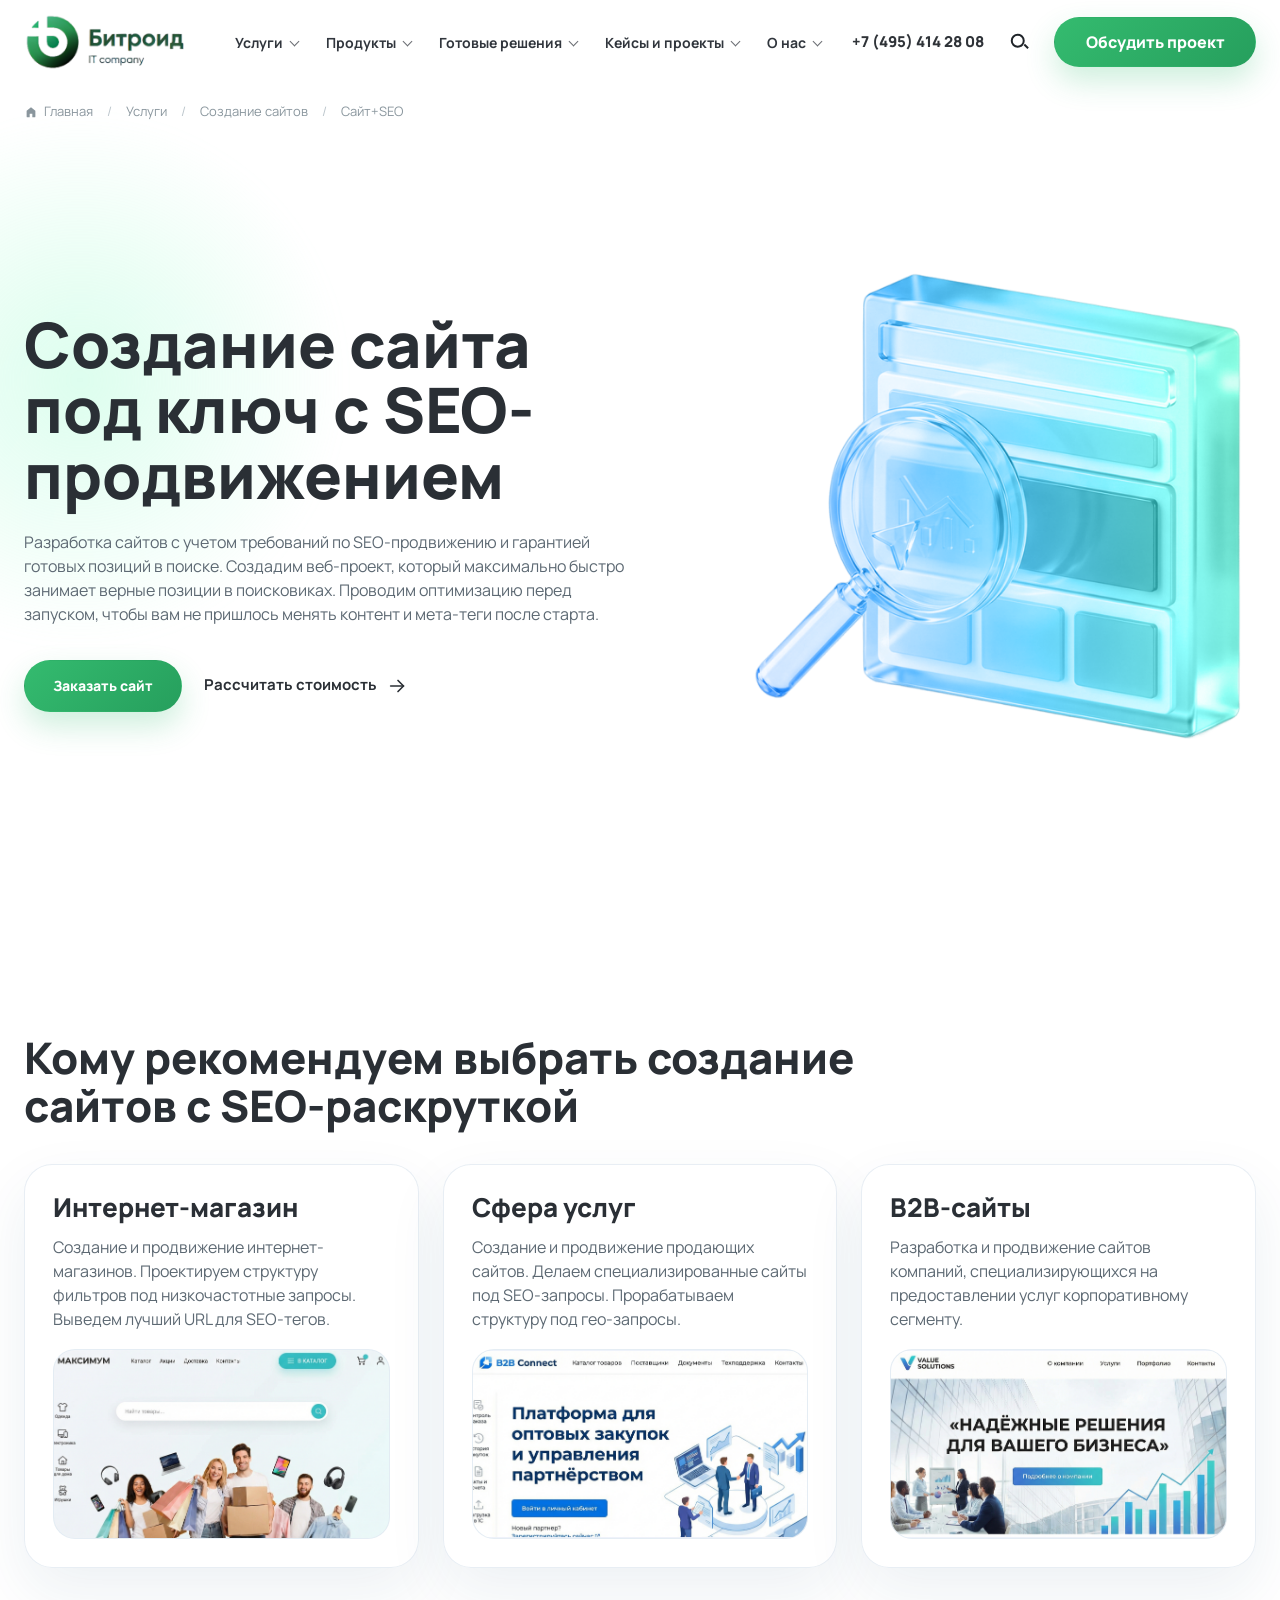
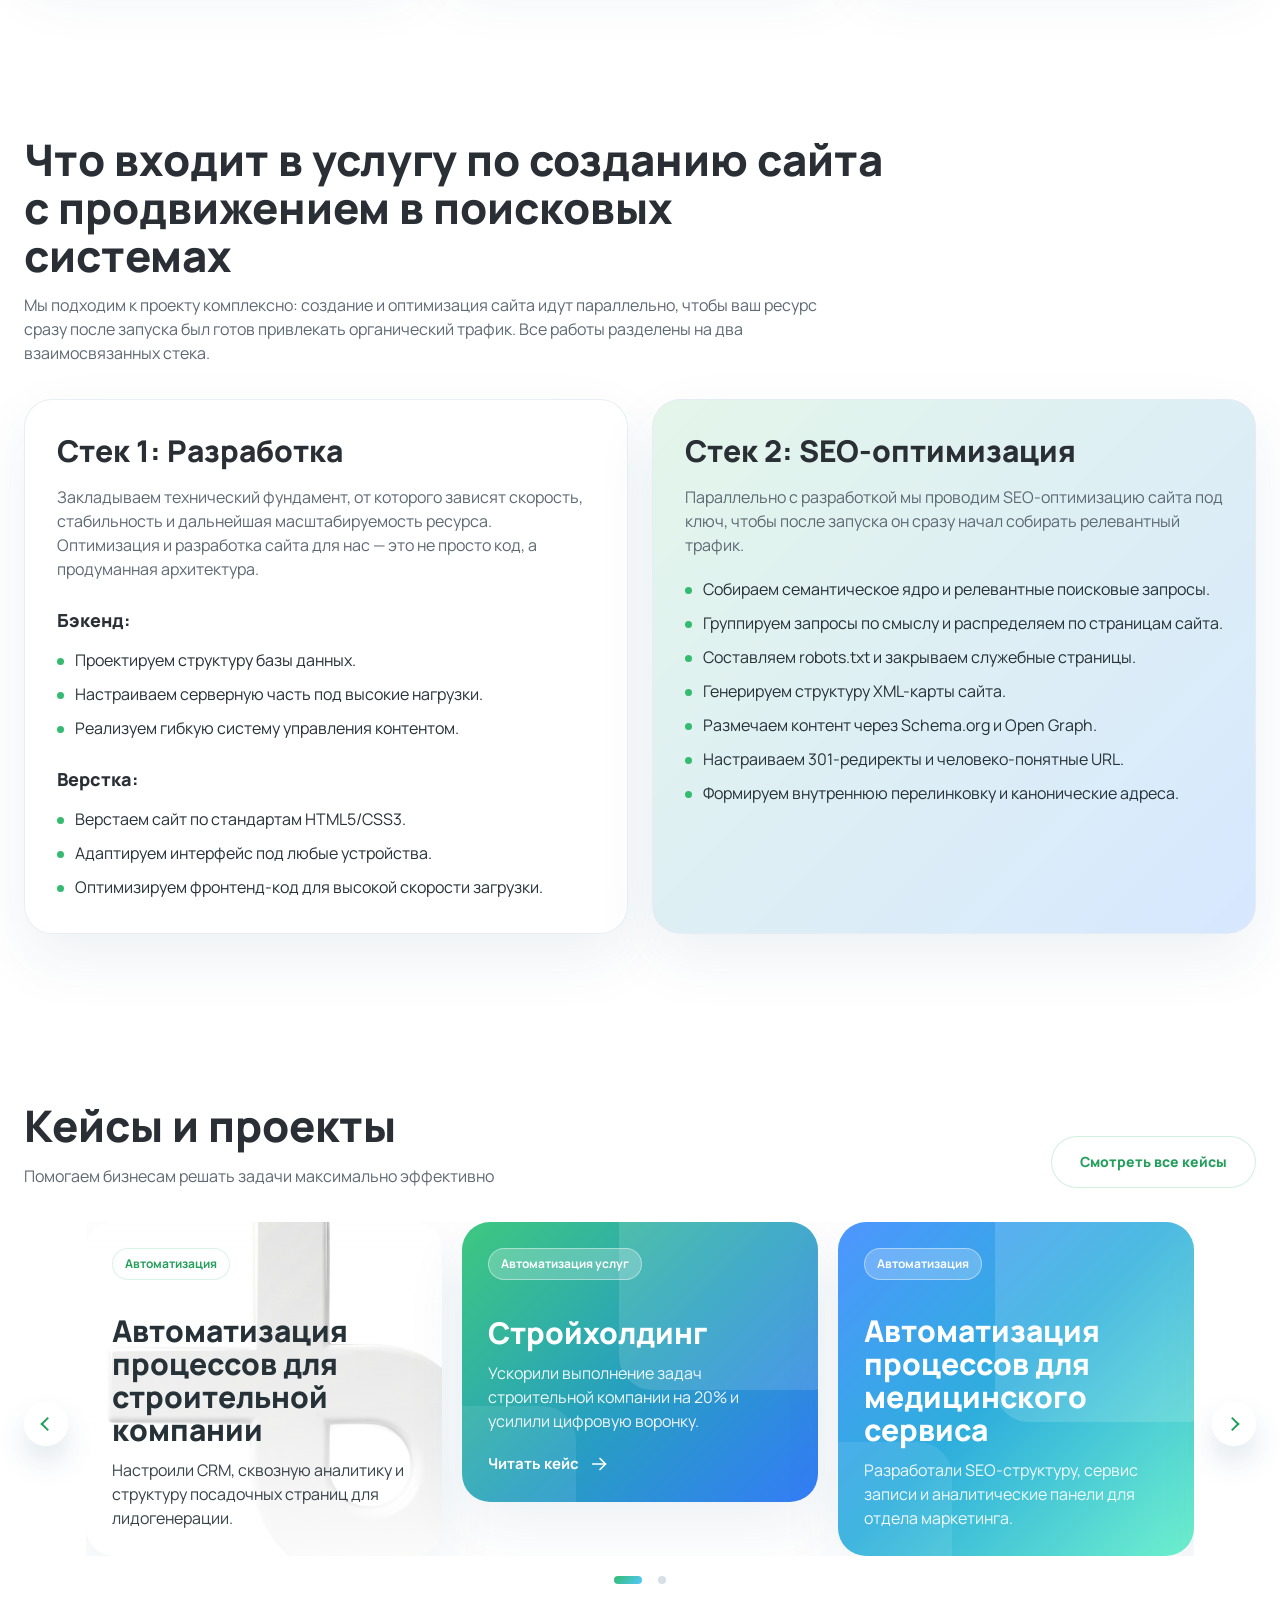
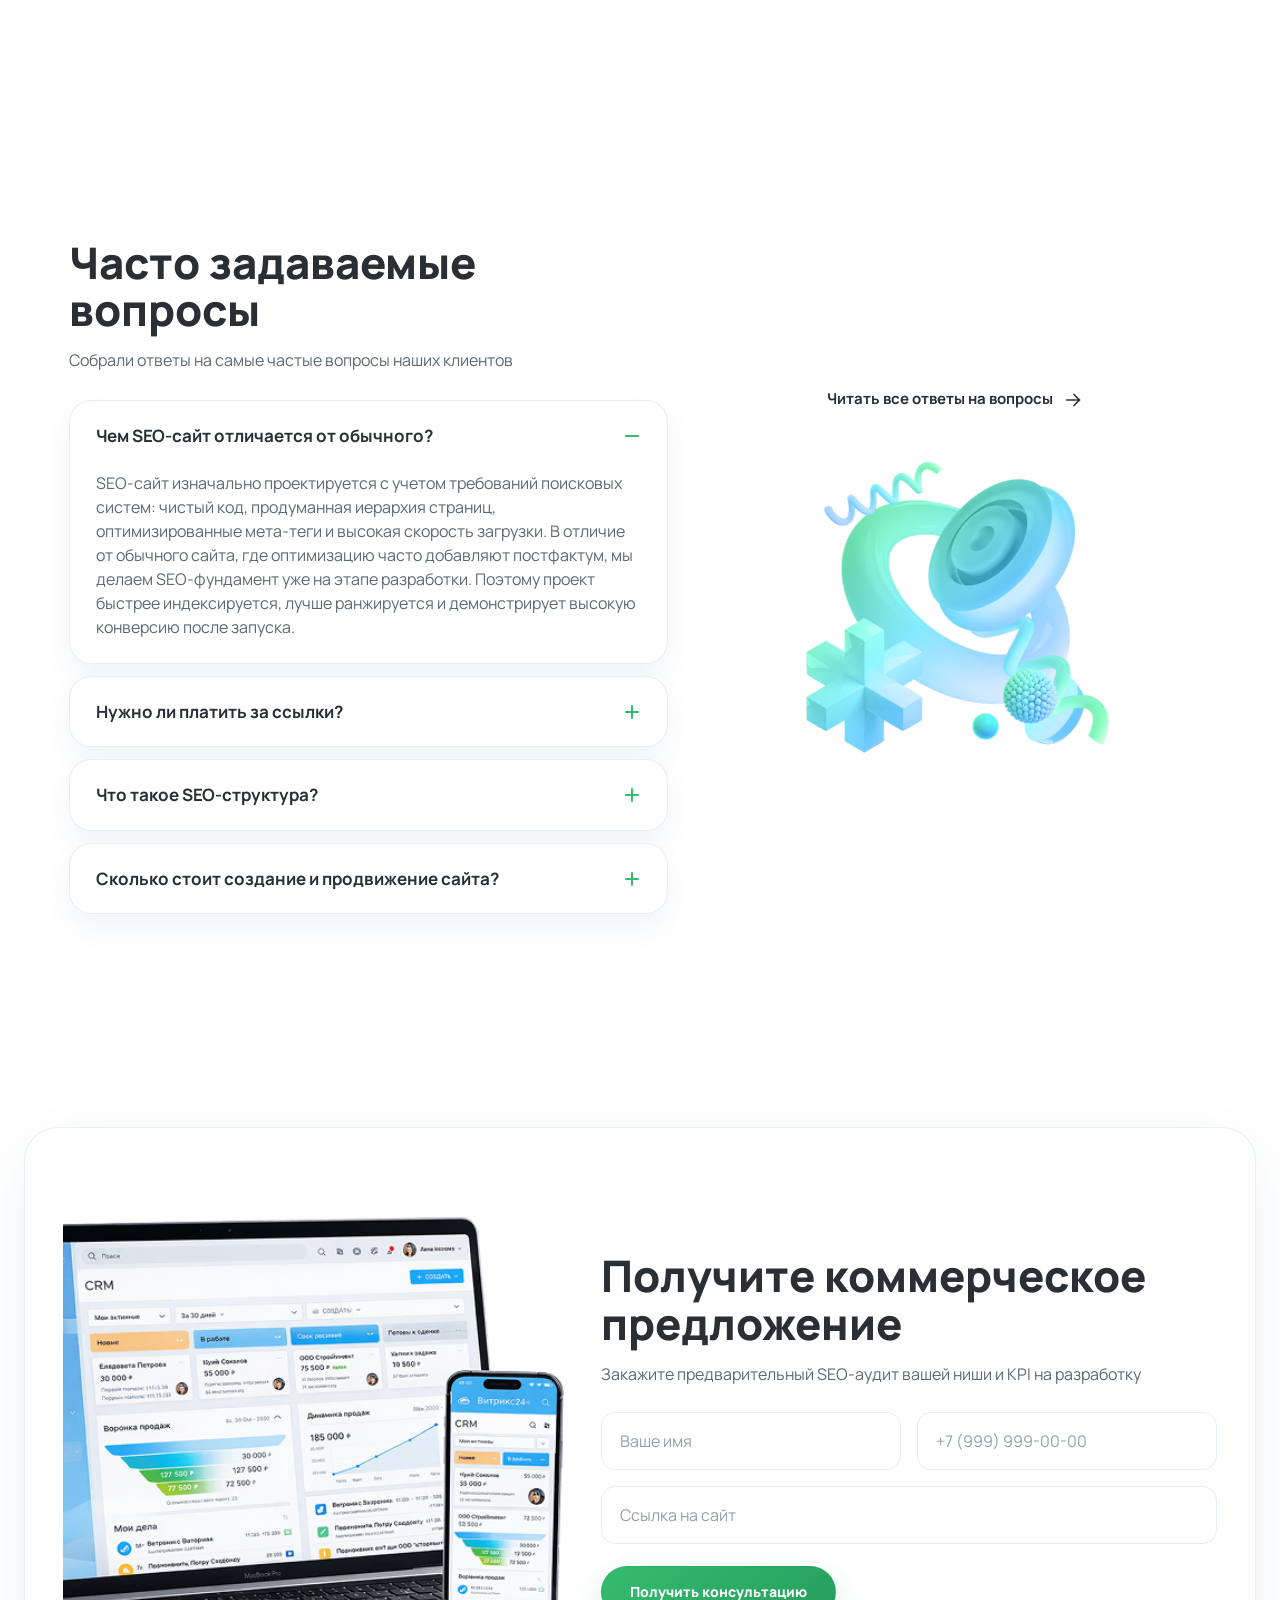
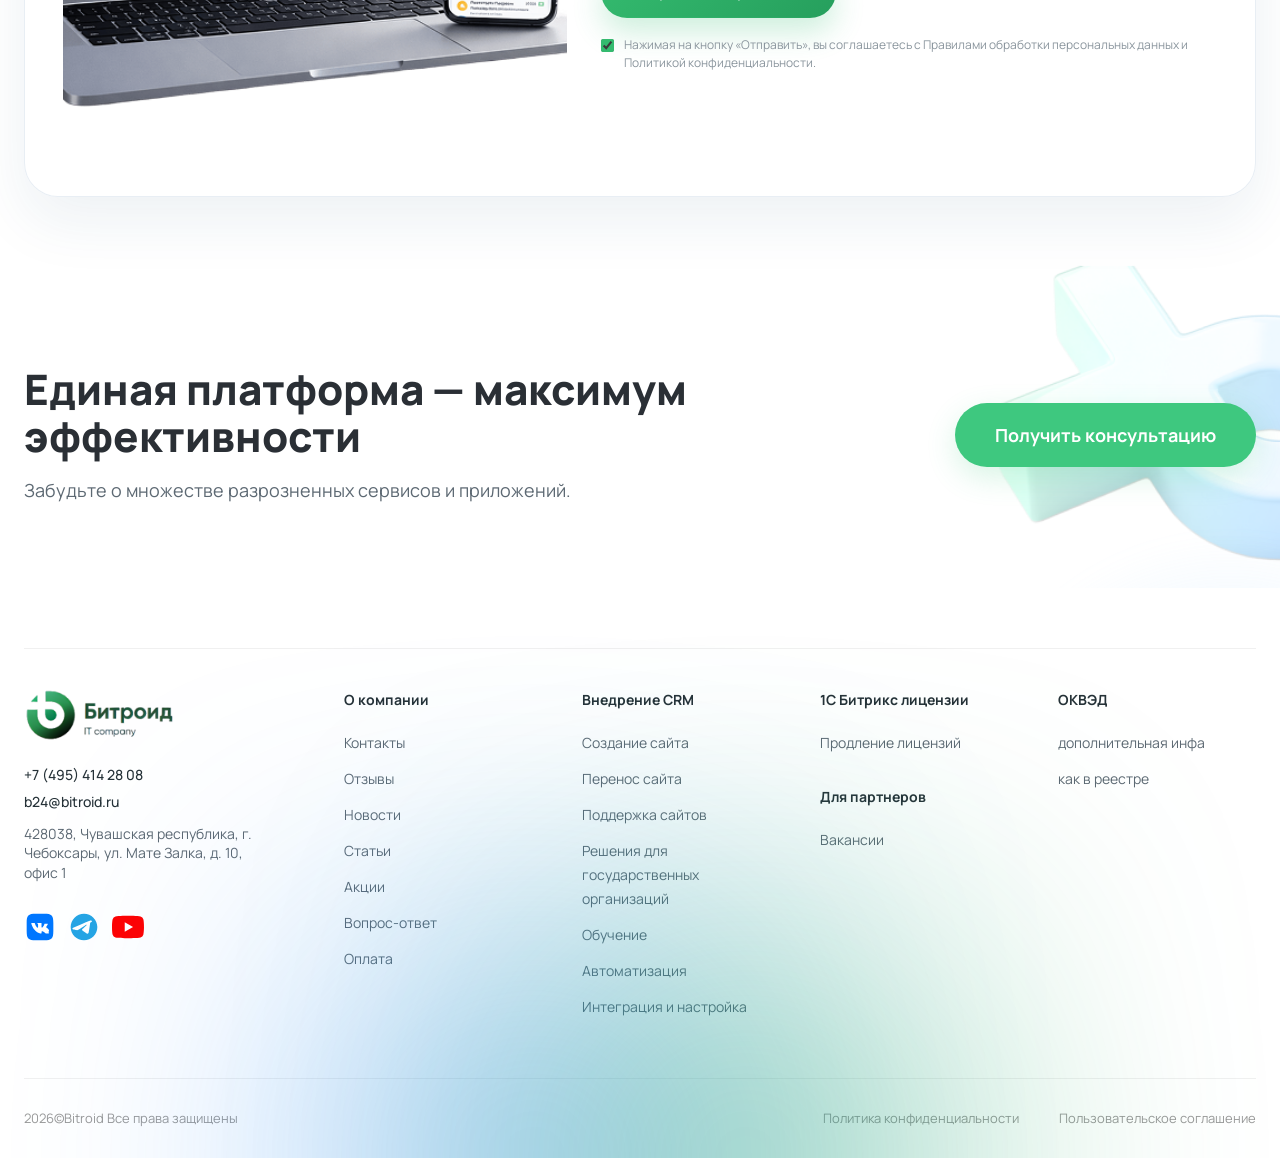
==== index.html @ 9ab9f888 "feat: redesign footer, platform section, and update decorative assets" ====
<!DOCTYPE html>
<html lang="ru">
<head>
  <meta charset="UTF-8">
  <meta http-equiv="X-UA-Compatible" content="IE=edge">
  <meta name="viewport" content="width=device-width, initial-scale=1.0">
  <meta name="description" content="Создание сайта под ключ с SEO-продвижением: аналитика, разработка, структура, контент и запуск проекта с учетом поисковой оптимизации.">
  <title>Создание сайта под ключ с SEO-продвижением</title>
  <link rel="preconnect" href="https://fonts.googleapis.com">
  <link rel="preconnect" href="https://fonts.gstatic.com" crossorigin>
  <link href="https://fonts.googleapis.com/css2?family=Manrope:wght@400;500;600;700;800&display=swap" rel="stylesheet">
  <link rel="stylesheet" href="css/normalize.css">
  <link rel="stylesheet" href="https://cdn.jsdelivr.net/npm/swiper@11/swiper-bundle.min.css">
  <link rel="stylesheet" href="css/main.css">
  <script type="application/ld+json">
    {
      "@context": "https://schema.org",
      "@type": "WebSite",
      "name": "Битроид",
      "url": "https://example.com/",
      "description": "Разработка сайтов под ключ с SEO-продвижением, аналитикой и последующей поддержкой.",
      "publisher": {
        "@type": "Organization",
        "name": "Битроид"
      }
    }
  </script>
  <script type="application/ld+json">
    {
      "@context": "https://schema.org",
      "@type": "Organization",
      "name": "Битроид",
      "url": "https://example.com/",
      "logo": "https://example.com/images/logo-bitroid.png",
      "telephone": "+7-495-414-28-08",
      "email": "b24@bitroid.ru",
      "sameAs": [
        "https://vk.com/",
        "https://t.me/",
        "https://www.youtube.com/"
      ],
      "contactPoint": [
        {
          "@type": "ContactPoint",
          "telephone": "+7-495-414-28-08",
          "contactType": "sales",
          "availableLanguage": [
            "Russian"
          ]
        }
      ]
    }
  </script>
</head>
<body>
  <div class="site-shell">
    <!-- Header -->
    <header class="site-header" id="top">
      <div class="container">
        <div class="site-header__inner">
          <a class="brand" href="#top" aria-label="Битроид">
            <img class="brand__image" src="images/logo-bitroid.png" alt="Битроид IT company">
          </a>

          <nav class="site-header__nav" aria-label="Основная навигация">
            <ul class="site-menu">
              <li class="site-menu__item"><a class="site-menu__link site-menu__link--dropdown" href="#services">Услуги</a></li>
              <li class="site-menu__item"><a class="site-menu__link site-menu__link--dropdown" href="#included">Продукты</a></li>
              <li class="site-menu__item"><a class="site-menu__link site-menu__link--dropdown" href="#included">Готовые решения</a></li>
              <li class="site-menu__item"><a class="site-menu__link site-menu__link--dropdown" href="#cases">Кейсы и проекты</a></li>
              <li class="site-menu__item"><a class="site-menu__link site-menu__link--dropdown" href="#faq">О нас</a></li>
            </ul>
          </nav>

          <div class="site-header__actions">
            <a class="site-header__phone" href="tel:+74954142808">+7 (495) 414 28 08</a>

            <button class="site-header__icon-button js-search-toggle" type="button" aria-label="Открыть поиск" aria-expanded="false" aria-controls="mobile-search">
              <svg viewBox="0 0 20 20" aria-hidden="true">
                <path d="M8.75 3.75a5 5 0 1 0 0 10a5 5 0 0 0 0-10Zm0-2a7 7 0 1 1 0 14a7 7 0 0 1 0-14Zm9.66 15.24l-3.84-3.84l1.42-1.42l3.84 3.84l-1.42 1.42Z"></path>
              </svg>
            </button>

            <a class="button button--primary site-header__cta" href="#contact">Обсудить проект</a>

            <button class="site-header__burger js-burger-toggle" type="button" aria-label="Открыть меню" aria-expanded="false" aria-controls="site-header-drawer">
              <span></span>
              <span></span>
              <span></span>
            </button>
          </div>
        </div>
      </div>

      <div class="site-header__mobile-search" id="mobile-search">
        <div class="container">
          <form class="site-header__search-form site-header__search-form--mobile" action="#" method="get">
            <label class="visually-hidden" for="mobile-search-field">Поиск по сайту</label>
            <input class="site-header__search-input" id="mobile-search-field" type="search" name="q" placeholder="Поиск по сайту" autocomplete="off">
            <button class="site-header__search-button" type="submit" aria-label="Найти">
              <svg viewBox="0 0 20 20" aria-hidden="true">
                <path d="M8.75 3.75a5 5 0 1 0 0 10a5 5 0 0 0 0-10Zm0-2a7 7 0 1 1 0 14a7 7 0 0 1 0-14Zm9.66 15.24l-3.84-3.84l1.42-1.42l3.84 3.84l-1.42 1.42Z"></path>
              </svg>
            </button>
          </form>
        </div>
      </div>

      <div class="site-header__overlay"></div>

      <div class="site-header__drawer" id="site-header-drawer">
        <div class="site-header__drawer-inner">
          <nav class="site-header__drawer-nav" aria-label="Мобильная навигация">
            <ul class="site-header__drawer-menu">
              <li><a href="#services">Услуги</a></li>
              <li><a href="#included">Продукты</a></li>
              <li><a href="#included">Готовые решения</a></li>
              <li><a href="#cases">Кейсы</a></li>
              <li><a href="#faq">FAQ</a></li>
              <li><a href="#contact">Контакты</a></li>
            </ul>
          </nav>

          <div class="site-header__drawer-bottom">
            <a class="site-header__drawer-phone" href="tel:+74954142808">+7 (495) 414 28 08</a>
            <a class="button button--primary button--full" href="#contact">Обсудить проект</a>
          </div>
        </div>
      </div>
    </header>

    <!-- Main content -->
    <main class="site-main">
      <!-- Breadcrumbs -->
      <div class="breadcrumbs">
        <div class="container">
          <ol class="breadcrumbs__list">
            <li class="breadcrumbs__item">
              <a class="breadcrumbs__link" href="#top">
                <svg viewBox="0 0 16 16" aria-hidden="true">
                  <path d="M8 2.5l5 4V13a1 1 0 0 1-1 1H9.5V10h-3v4H4a1 1 0 0 1-1-1V6.5l5-4Z"></path>
                </svg>
                Главная
              </a>
            </li>
            <li class="breadcrumbs__item"><a class="breadcrumbs__link" href="#services">Услуги</a></li>
            <li class="breadcrumbs__item"><a class="breadcrumbs__link" href="#hero">Создание сайтов</a></li>
            <li class="breadcrumbs__item"><span>Сайт+SEO</span></li>
          </ol>
        </div>
      </div>

      <!-- Hero -->
      <section class="hero section" id="hero">
        <div class="container">
          <div class="hero__grid">
            <div class="hero__content">
              <h1 class="hero__title">Создание сайта под ключ с SEO-продвижением</h1>
              <p class="hero__description">
                Разработка сайтов с учетом требований по SEO-продвижению и гарантией готовых позиций в поиске.
                Создадим веб-проект, который максимально быстро занимает верные позиции в поисковиках.
                Проводим оптимизацию перед запуском, чтобы вам не пришлось менять контент и мета-теги после старта.
              </p>
              <div class="hero__actions">
                <a class="button button--primary" href="#contact">Заказать сайт</a>
                <a class="text-link" href="#contact">
                  Рассчитать стоимость
                  <svg viewBox="0 0 24 24" aria-hidden="true">
                    <path d="M4 12h14"></path>
                    <path d="m12 6 6 6-6 6"></path>
                  </svg>
                </a>
              </div>
            </div>

            <div class="hero__visual">
              <img src="images/main.png" alt="Website showcase" class="hero__image">
            </div>
          </div>
          <div class="hero__ellipse hero__ellipse--1"></div>
          <div class="hero__ellipse hero__ellipse--2"></div>
        </div>
      </section>

      <!-- Audience -->
      <section class="audience section" id="services">
        <div class="container">
          <div class="section-heading">
            <h2 class="section-heading__title">Кому рекомендуем выбрать создание сайтов с SEO-раскруткой</h2>
          </div>

          <div class="audience__grid">
            <article class="audience-card audience-card--shop">
              <div class="audience-card__body">
                <h3 class="audience-card__title">Интернет-магазин</h3>
                <p class="audience-card__text">
                  Создание и продвижение интернет-магазинов. Проектируем структуру фильтров под
                  низкочастотные запросы. Выведем лучший URL для SEO-тегов.
                </p>
              </div>
              <div class="audience-card__screen audience-card__screen--shop"></div>
            </article>

            <article class="audience-card audience-card--service">
              <div class="audience-card__body">
                <h3 class="audience-card__title">Сфера услуг</h3>
                <p class="audience-card__text">
                  Создание и продвижение продающих сайтов. Делаем специализированные сайты под SEO-запросы.
                  Прорабатываем структуру под гео-запросы.
                </p>
              </div>
              <div class="audience-card__screen audience-card__screen--service"></div>
            </article>

            <article class="audience-card audience-card--b2b">
              <div class="audience-card__body">
                <h3 class="audience-card__title">B2B-сайты</h3>
                <p class="audience-card__text">
                  Разработка и продвижение сайтов компаний, специализирующихся на предоставлении услуг
                  корпоративному сегменту.
                </p>
              </div>
              <div class="audience-card__screen audience-card__screen--b2b"></div>
            </article>
          </div>
        </div>
      </section>

      <!-- Included -->
      <section class="included section" id="included">
        <div class="container">
          <div class="section-heading section-heading--wide">
            <h2 class="section-heading__title">Что входит в услугу по созданию сайта с продвижением в поисковых системах</h2>
            <p class="section-heading__text">
              Мы подходим к проекту комплексно: создание и оптимизация сайта идут параллельно, чтобы ваш
              ресурс сразу после запуска был готов привлекать органический трафик. Все работы разделены на два
              взаимосвязанных стека.
            </p>
          </div>

          <div class="included__grid">
            <article class="included-card">
              <h3 class="included-card__title">Стек 1: Разработка</h3>
              <p class="included-card__text">
                Закладываем технический фундамент, от которого зависят скорость, стабильность и дальнейшая
                масштабируемость ресурса. Оптимизация и разработка сайта для нас — это не просто код, а продуманная архитектура.
              </p>

              <div class="included-card__group">
                <h4 class="included-card__subtitle">Бэкенд:</h4>
                <ul class="included-card__list">
                  <li>Проектируем структуру базы данных.</li>
                  <li>Настраиваем серверную часть под высокие нагрузки.</li>
                  <li>Реализуем гибкую систему управления контентом.</li>
                </ul>
              </div>

              <div class="included-card__group">
                <h4 class="included-card__subtitle">Верстка:</h4>
                <ul class="included-card__list">
                  <li>Верстаем сайт по стандартам HTML5/CSS3.</li>
                  <li>Адаптируем интерфейс под любые устройства.</li>
                  <li>Оптимизируем фронтенд-код для высокой скорости загрузки.</li>
                </ul>
              </div>
            </article>

            <article class="included-card included-card--accent">
              <h3 class="included-card__title">Стек 2: SEO-оптимизация</h3>
              <p class="included-card__text">
                Параллельно с разработкой мы проводим SEO-оптимизацию сайта под ключ, чтобы после запуска он сразу
                начал собирать релевантный трафик.
              </p>

              <ul class="included-card__list included-card__list--dense">
                <li>Собираем семантическое ядро и релевантные поисковые запросы.</li>
                <li>Группируем запросы по смыслу и распределяем по страницам сайта.</li>
                <li>Составляем robots.txt и закрываем служебные страницы.</li>
                <li>Генерируем структуру XML-карты сайта.</li>
                <li>Размечаем контент через Schema.org и Open Graph.</li>
                <li>Настраиваем 301-редиректы и человеко-понятные URL.</li>
                <li>Формируем внутреннюю перелинковку и канонические адреса.</li>
              </ul>
            </article>
          </div>
        </div>
      </section>

      <!-- Cases -->
      <section class="cases section" id="cases">
        <div class="container">
          <div class="cases__top">
            <div class="section-heading section-heading--compact">
              <h2 class="section-heading__title">Кейсы и проекты</h2>
              <p class="section-heading__text">Помогаем бизнесам решать задачи максимально эффективно</p>
            </div>
            <a class="button button--outline cases__button" href="#contact">Смотреть все кейсы</a>
          </div>

          <div class="cases__slider-wrap">
            <button class="cases__arrow cases__arrow--prev" type="button" aria-label="Предыдущий слайд"></button>

            <div class="swiper cases-slider">
              <div class="swiper-wrapper">
                <div class="swiper-slide">
                  <article class="case-card case-card--light case-card--bg-1">
                    <span class="case-card__label">Автоматизация</span>
                    <h3 class="case-card__title">Автоматизация процессов для строительной компании</h3>
                    <p class="case-card__text">Настроили CRM, сквозную аналитику и структуру посадочных страниц для лидогенерации.</p>
                  </article>
                </div>

                <div class="swiper-slide">
                  <article class="case-card case-card--green">
                    <span class="case-card__label">Автоматизация услуг</span>
                    <h3 class="case-card__title">Стройхолдинг</h3>
                    <p class="case-card__text">Ускорили выполнение задач строительной компании на 20% и усилили цифровую воронку.</p>
                    <a class="text-link text-link--light" href="#contact">
                      Читать кейс
                      <svg viewBox="0 0 24 24" aria-hidden="true">
                        <path d="M4 12h14"></path>
                        <path d="m12 6 6 6-6 6"></path>
                      </svg>
                    </a>
                  </article>
                </div>

                <div class="swiper-slide">
                  <article class="case-card case-card--blue">
                    <span class="case-card__label">Автоматизация</span>
                    <h3 class="case-card__title">Автоматизация процессов для медицинского сервиса</h3>
                    <p class="case-card__text">Разработали SEO-структуру, сервис записи и аналитические панели для отдела маркетинга.</p>
                  </article>
                </div>

                <div class="swiper-slide">
                  <article class="case-card case-card--white">
                    <span class="case-card__label">B2B</span>
                    <h3 class="case-card__title">Корпоративный сайт для производственной компании</h3>
                    <p class="case-card__text">Объединили каталог, посадочные страницы и CRM-интеграцию в единую платформу.</p>
                  </article>
                </div>
              </div>
            </div>

            <button class="cases__arrow cases__arrow--next" type="button" aria-label="Следующий слайд"></button>
            <div class="cases__pagination"></div>
          </div>
        </div>
      </section>

      <!-- FAQ -->
      <section class="faq section" id="faq">
        <div class="container">
          <div class="faq__panel">
            <div class="faq__content">
              <div class="faq__head">
                <div class="section-heading section-heading--compact">
                  <h2 class="section-heading__title">Часто задаваемые вопросы</h2>
                  <p class="section-heading__text">Собрали ответы на самые частые вопросы наших клиентов</p>
                </div>
              </div>

              <div class="faq-list">
                <article class="faq-item is-active">
                  <button class="faq-item__question" type="button" aria-expanded="true">
                    <span>Чем SEO-сайт отличается от обычного?</span>
                    <span class="faq-item__icon" aria-hidden="true"></span>
                  </button>
                  <div class="faq-item__answer">
                    <p>
                      SEO-сайт изначально проектируется с учетом требований поисковых систем: чистый код,
                      продуманная иерархия страниц, оптимизированные мета-теги и высокая скорость загрузки.
                      В отличие от обычного сайта, где оптимизацию часто добавляют постфактум, мы делаем SEO-фундамент
                      уже на этапе разработки. Поэтому проект быстрее индексируется, лучше ранжируется и демонстрирует
                      высокую конверсию после запуска.
                    </p>
                  </div>
                </article>

                <article class="faq-item">
                  <button class="faq-item__question" type="button" aria-expanded="false">
                    <span>Нужно ли платить за ссылки?</span>
                    <span class="faq-item__icon" aria-hidden="true"></span>
                  </button>
                  <div class="faq-item__answer">
                    <p>
                      На старте мы фокусируемся на технической оптимизации, структуре, контенте и внутренней перелинковке.
                      Покупка ссылок рассматривается отдельно и только после анализа конкурентной среды и потенциала ниши.
                    </p>
                  </div>
                </article>

                <article class="faq-item">
                  <button class="faq-item__question" type="button" aria-expanded="false">
                    <span>Что такое SEO-структура?</span>
                    <span class="faq-item__icon" aria-hidden="true"></span>
                  </button>
                  <div class="faq-item__answer">
                    <p>
                      Это карта будущего сайта, где каждая страница создается под отдельную группу запросов.
                      Такая структура помогает охватить больше поискового спроса и повысить релевантность каждой посадочной страницы.
                    </p>
                  </div>
                </article>

                <article class="faq-item">
                  <button class="faq-item__question" type="button" aria-expanded="false">
                    <span>Сколько стоит создание и продвижение сайта?</span>
                    <span class="faq-item__icon" aria-hidden="true"></span>
                  </button>
                  <div class="faq-item__answer">
                    <p>
                      Стоимость зависит от объема семантики, числа шаблонов, сложности интеграций и логики каталога.
                      Мы формируем коммерческое предложение после короткого брифа и предварительного аудита ниши.
                    </p>
                  </div>
                </article>
              </div>
            </div>

            <div class="faq__art">
              <a class="text-link faq__link" href="#contact">
                Читать все ответы на вопросы
                <svg viewBox="0 0 24 24" aria-hidden="true">
                  <path d="M4 12h14"></path>
                  <path d="m12 6 6 6-6 6"></path>
                </svg>
              </a>
              <img src="images/questions.png" alt="" class="faq__image" aria-hidden="true">
            </div>
          </div>
        </div>
      </section>

      <!-- Contact -->
      <section class="contact section" id="contact">
        <div class="container">
          <div class="contact__panel">
            <div class="contact__visual" aria-hidden="true">
              <img src="images/laptop.png" alt="" class="contact__image">
            </div>

            <div class="contact__content">
              <div class="section-heading section-heading--compact">
                <h2 class="section-heading__title">Получите коммерческое предложение</h2>
                <p class="section-heading__text">Закажите предварительный SEO-аудит вашей ниши и KPI на разработку</p>
              </div>

              <form class="contact-form" action="#" method="post">
                <div class="contact-form__grid">
                  <div class="contact-form__field">
                    <label class="visually-hidden" for="contact-name">Ваше имя</label>
                    <input class="contact-form__input" id="contact-name" type="text" name="name" placeholder="Ваше имя" autocomplete="name" required>
                  </div>

                  <div class="contact-form__field">
                    <label class="visually-hidden" for="contact-phone">Телефон</label>
                    <input class="contact-form__input" id="contact-phone" type="tel" name="phone" placeholder="+7 (999) 999-00-00" autocomplete="tel" required>
                  </div>

                  <div class="contact-form__field contact-form__field--full">
                    <label class="visually-hidden" for="contact-site">Ссылка на сайт</label>
                    <input class="contact-form__input" id="contact-site" type="url" name="site" placeholder="Ссылка на сайт" autocomplete="url">
                  </div>
                </div>

                <button class="button button--primary" type="submit">Получить консультацию</button>

                <label class="contact-form__agree">
                  <input class="contact-form__checkbox" type="checkbox" name="agree" checked>
                  <span>Нажимая на кнопку «Отправить», вы соглашаетесь с Правилами обработки персональных данных и Политикой конфиденциальности.</span>
                </label>
              </form>
            </div>
          </div>
        </div>
      </section>

      <!-- Platform CTA -->
      <section class="platform section">
        <div class="container">
          <div class="platform__grid">
            <div class="platform__content">
              <h2 class="platform__title">Единая платформа — максимум эффективности</h2>
              <p class="platform__text">Забудьте о множестве разрозненных сервисов и приложений.</p>
            </div>

            <div class="platform__action">
              <a class="button button--primary" href="#contact">Получить консультацию</a>
              <div class="platform__art" aria-hidden="true">
                <img src="images/logotp.png" alt="" class="platform__graphic">
              </div>
            </div>
          </div>
        </div>
      </section>
    </main>

    <!-- Footer -->
    <footer class="site-footer" id="contacts">
      <div class="container">
        <div class="site-footer__top">
          <div class="site-footer__info">
            <a class="brand" href="#top" aria-label="Битроид">
              <img class="brand__image" src="images/logo-bitroid.png" alt="Битроид IT company">
            </a>

            <div class="site-footer__contacts">
              <a href="tel:+74954142808">+7 (495) 414 28 08</a>
              <a href="mailto:b24@bitroid.ru">b24@bitroid.ru</a>
              <p>428038, Чувашская республика, г. Чебоксары, ул. Мате Залка, д. 10, офис 1</p>
            </div>

            <div class="socials" aria-label="Социальные сети">
              <a class="socials__link socials__link--vk" href="https://vk.com/" target="_blank" rel="noopener noreferrer">
                <img src="images/vk.svg" alt="VK">
              </a>
              <a class="socials__link socials__link--tg" href="https://t.me/" target="_blank" rel="noopener noreferrer">
                <img src="images/tg.svg" alt="Telegram">
              </a>
              <a class="socials__link socials__link--yt" href="https://youtube.com/" target="_blank" rel="noopener noreferrer">
                <img src="images/yt.svg" alt="YouTube">
              </a>
            </div>
          </div>

          <div class="site-footer__nav">
            <div class="site-footer__column">
              <h3 class="site-footer__title">О компании</h3>
              <ul class="site-footer__list">
                <li><a href="#top">Контакты</a></li>
                <li><a href="#hero">Отзывы</a></li>
                <li><a href="#cases">Новости</a></li>
                <li><a href="#faq">Статьи</a></li>
                <li><a href="#contact">Акции</a></li>
                <li><a href="#faq">Вопрос-ответ</a></li>
                <li><a href="#contact">Оплата</a></li>
              </ul>
            </div>

            <div class="site-footer__column">
              <h3 class="site-footer__title">Внедрение CRM</h3>
              <ul class="site-footer__list">
                <li><a href="#hero">Создание сайта</a></li>
                <li><a href="#included">Перенос сайта</a></li>
                <li><a href="#included">Поддержка сайтов</a></li>
                <li><a href="#included">Решения для государственных организаций</a></li>
                <li><a href="#included">Обучение</a></li>
                <li><a href="#included">Автоматизация</a></li>
                <li><a href="#included">Интеграция и настройка</a></li>
              </ul>
            </div>

            <div class="site-footer__column">
              <div class="site-footer__group">
                <h3 class="site-footer__title">1С Битрикс лицензии</h3>
                <ul class="site-footer__list">
                  <li><a href="#services">Продление лицензий</a></li>
                </ul>
              </div>
              <div class="site-footer__group" style="margin-top: 32px;">
                <h3 class="site-footer__title">Для партнеров</h3>
                <ul class="site-footer__list">
                  <li><a href="#contact">Вакансии</a></li>
                </ul>
              </div>
            </div>

            <div class="site-footer__column">
              <h3 class="site-footer__title">ОКВЭД</h3>
              <ul class="site-footer__list">
                <li><a href="#services">дополнительная инфа</a></li>
                <li><a href="#services">как в реестре</a></li>
              </ul>
            </div>
          </div>
        </div>

        <div class="site-footer__bottom">
          <p>2026©Bitroid Все права защищены</p>
          <div class="site-footer__legal">
            <a href="#contact">Политика конфиденциальности</a>
            <a href="#contact">Пользовательское соглашение</a>
          </div>
        </div>
      </div>
      <div class="footer__ellipse footer__ellipse--1"></div>
      <div class="footer__ellipse footer__ellipse--2"></div>
    </footer>
  </div>

  <!-- Scripts -->
  <script src="https://code.jquery.com/jquery-3.7.1.min.js" defer></script>
  <script src="https://cdn.jsdelivr.net/npm/bootstrap@5.3.3/dist/js/bootstrap.bundle.min.js" defer></script>
  <script src="https://cdn.jsdelivr.net/npm/swiper@11/swiper-bundle.min.js" defer></script>
  <script src="js/main.js" defer></script>
</body>
</html>
---- css/main.css ----
/* Base */
:root {
  --color-text: #263238;
  --color-title: #2a2f35;
  --color-muted: #5d6973;
  --color-line: #e6edf3;
  --color-white: #ffffff;
  --color-primary: #34bb6f;
  --color-primary-dark: #269f5d;
  --color-primary-soft: #dff8e8;
  --color-blue-soft: #deefff;
  --color-blue: #3f8cff;
  --color-shadow: 0 24px 60px rgba(30, 78, 118, 0.08);
  --radius-xs: 12px;
  --radius-sm: 18px;
  --radius-md: 24px;
  --radius-lg: 32px;
  --radius-xl: 40px;
  --container: 1240px;
  --transition: 0.25s ease;
}

*,
*::before,
*::after {
  box-sizing: border-box;
}

html {
  scroll-behavior: smooth;
}

body {
  min-width: 320px;
  font-family: "Manrope", "Segoe UI", Arial, sans-serif;
  font-size: 16px;
  line-height: 1.5;
  color: var(--color-text);
  background: #ffffff;
}

body.body--menu-open {
  overflow: hidden;
}

img,
svg {
  display: block;
  max-width: 100%;
}

a {
  color: inherit;
  text-decoration: none;
}

button,
input,
textarea {
  font: inherit;
}

button {
  cursor: pointer;
}

ul,
ol {
  margin: 0;
  padding: 0;
  list-style: none;
}

p,
h2,
h3,
h4 {
  margin: 0;
}

.site-shell {
  position: relative;
  overflow: hidden;
}

.site-shell::before,
.site-shell::after {
  content: "";
  position: absolute;
  z-index: -2;
  border-radius: 50%;
  filter: blur(10px);
  pointer-events: none;
}

.site-shell::before {
  top: 120px;
  left: -180px;
  width: 520px;
  height: 520px;
  background: radial-gradient(circle, rgba(161, 252, 207, 0.38) 0%, rgba(161, 252, 207, 0) 72%);
}

.site-shell::after {
  right: -220px;
  bottom: 80px;
  width: 540px;
  height: 540px;
  background: radial-gradient(circle, rgba(155, 207, 255, 0.34) 0%, rgba(155, 207, 255, 0) 72%);
}

.container {
  width: min(calc(100% - 48px), var(--container));
  margin: 0 auto;
}

.section {
  position: relative;
  padding: 84px 0;
}

.visually-hidden {
  position: absolute;
  width: 1px;
  height: 1px;
  padding: 0;
  margin: -1px;
  overflow: hidden;
  clip: rect(0, 0, 0, 0);
  white-space: nowrap;
  border: 0;
}

.button {
  display: inline-flex;
  align-items: center;
  justify-content: center;
  gap: 10px;
  min-height: 52px;
  padding: 13px 28px;
  border: 1px solid transparent;
  border-radius: 999px;
  font-size: 14px;
  font-weight: 800;
  line-height: 1;
  transition: transform var(--transition), box-shadow var(--transition), background-color var(--transition), border-color var(--transition), color var(--transition);
}

.button:hover {
  transform: translateY(-1px);
}

.button--primary {
  color: var(--color-white);
  background: linear-gradient(135deg, var(--color-primary) 0%, var(--color-primary-dark) 100%);
  box-shadow: 0 14px 30px rgba(52, 187, 111, 0.24);
}

.button--primary:hover {
  box-shadow: 0 18px 32px rgba(52, 187, 111, 0.3);
}

.button--outline {
  color: var(--color-primary-dark);
  background: rgba(255, 255, 255, 0.8);
  border-color: rgba(52, 187, 111, 0.22);
}

.button--outline:hover {
  background: rgba(223, 248, 232, 0.82);
}

.button--full {
  width: 100%;
}

.text-link {
  display: inline-flex;
  align-items: center;
  gap: 10px;
  font-size: 15px;
  font-weight: 700;
  color: var(--color-title);
  transition: color var(--transition), transform var(--transition);
}

.text-link svg {
  width: 22px;
  height: 22px;
  fill: none;
  stroke: currentColor;
  stroke-width: 1.8;
  stroke-linecap: round;
  stroke-linejoin: round;
}

.text-link:hover {
  color: var(--color-primary-dark);
}

.text-link--light {
  color: var(--color-white);
}

.section-heading {
  margin-bottom: 34px;
}

.section-heading--compact {
  margin-bottom: 0;
}

.section-heading--wide {
  max-width: 880px;
}

.section-heading__title {
  max-width: 860px;
  font-size: clamp(32px, 3.4vw, 52px);
  font-weight: 800;
  line-height: 1.1;
  color: var(--color-title);
}

.section-heading__text {
  margin-top: 14px;
  max-width: 820px;
  color: var(--color-muted);
}

/* Brand */
.brand {
  display: inline-flex;
  align-items: center;
  gap: 0;
  flex-shrink: 0;
  max-width: 100%;
}

.brand__image {
  display: block;
  width: auto;
  max-width: 100%;
  height: 56px;
  object-fit: contain;
}

.site-header .brand__image {
  height: 56px;
}

.site-footer .brand__image {
  height: 68px;
}

/* Header */
.site-header {
  position: sticky;
  top: 0;
  z-index: 50;
  background: rgba(255, 255, 255, 0.97);
  -webkit-backdrop-filter: blur(14px);
  backdrop-filter: blur(14px);
}

.site-header__inner {
  display: flex;
  align-items: center;
  gap: 28px;
  min-height: 84px;
}

.site-header__nav {
  margin-left: 10px;
}

.site-menu {
  display: flex;
  align-items: center;
  gap: 28px;
}

.site-menu__link {
  position: relative;
  display: inline-flex;
  align-items: center;
  gap: 8px;
  font-size: 14px;
  font-weight: 700;
  color: #31363d;
  transition: color var(--transition);
}

.site-menu__link::after {
  content: "";
  position: absolute;
  left: 0;
  bottom: -6px;
  width: 100%;
  height: 2px;
  border-radius: 999px;
  background: var(--color-primary);
  transform: scaleX(0);
  transform-origin: center;
  transition: transform var(--transition);
}

.site-menu__link--dropdown::before {
  content: "";
  width: 7px;
  height: 7px;
  margin-top: -3px;
  border-right: 1.8px solid currentColor;
  border-bottom: 1.8px solid currentColor;
  transform: rotate(45deg);
  order: 2;
  opacity: 0.72;
  transition: transform var(--transition), opacity var(--transition);
}

.site-menu__link:hover {
  color: var(--color-primary-dark);
}

.site-menu__link:hover::after {
  transform: scaleX(1);
}

.site-menu__link--dropdown:hover::before {
  opacity: 1;
  transform: rotate(45deg) translateY(1px);
}

.site-header__actions {
  display: flex;
  align-items: center;
  gap: 18px;
  margin-left: auto;
}

.site-header__phone {
  font-size: 15px;
  font-weight: 800;
  color: #2f3338;
  white-space: nowrap;
  transition: color var(--transition);
}

.site-header__search-form {
  position: relative;
  width: 100%;
}

.site-header__search-input {
  width: 100%;
  height: 46px;
  padding: 0 48px 0 16px;
  border: 1px solid var(--color-line);
  border-radius: 999px;
  background: rgba(255, 255, 255, 0.92);
  transition: border-color var(--transition), box-shadow var(--transition);
}

.site-header__search-input:focus,
.contact-form__input:focus {
  outline: none;
  border-color: rgba(52, 187, 111, 0.54);
  box-shadow: 0 0 0 4px rgba(52, 187, 111, 0.12);
}

.site-header__search-input::placeholder,
.contact-form__input::placeholder {
  color: #94a0a8;
}

.site-header__search-button,
.site-header__icon-button {
  display: inline-flex;
  align-items: center;
  justify-content: center;
  border: 0;
  background: transparent;
}

.site-header__search-button {
  position: absolute;
  top: 50%;
  right: 8px;
  width: 32px;
  height: 32px;
  transform: translateY(-50%);
  color: var(--color-title);
}

.site-header__search-button svg,
.site-header__icon-button svg {
  width: 20px;
  height: 20px;
  fill: currentColor;
}

.site-header__icon-button {
  display: inline-flex;
  width: 34px;
  height: 34px;
  padding: 0;
  border-radius: 0;
  color: #1f2429;
  background: transparent;
  transition: color var(--transition), transform var(--transition);
}

.site-header__icon-button:hover,
.site-header__phone:hover {
  color: var(--color-primary-dark);
}

.site-header__burger {
  display: none;
  width: 44px;
  height: 44px;
  padding: 0;
  border: 0;
  border-radius: 50%;
  background: rgba(245, 248, 250, 0.9);
}

.site-header__burger span {
  display: block;
  width: 18px;
  height: 2px;
  margin: 4px auto;
  border-radius: 999px;
  background: var(--color-title);
  transition: transform var(--transition), opacity var(--transition);
}

.site-header__mobile-search {
  display: none;
  padding-bottom: 16px;
}

.site-header__search-form--mobile {
  min-width: 100%;
}

.site-header__overlay {
  position: fixed;
  inset: 0;
  z-index: 39;
  background: rgba(26, 41, 53, 0.32);
  opacity: 0;
  visibility: hidden;
  transition: opacity var(--transition), visibility var(--transition);
}

.site-header__drawer {
  position: fixed;
  top: 0;
  right: -100%;
  z-index: 40;
  width: min(88vw, 390px);
  height: 100vh;
  padding: 112px 28px 28px;
  background: rgba(255, 255, 255, 0.98);
  box-shadow: -18px 0 50px rgba(39, 70, 99, 0.14);
  transition: right var(--transition);
}

.site-header__drawer-inner {
  display: flex;
  flex-direction: column;
  justify-content: space-between;
  gap: 40px;
  height: 100%;
}

.site-header__drawer-menu {
  display: grid;
  gap: 18px;
}

.site-header__drawer-menu a,
.site-header__drawer-phone {
  font-size: 18px;
  font-weight: 700;
  color: var(--color-title);
}

.site-header__cta {
  min-width: 202px;
  min-height: 50px;
  padding-inline: 28px;
  font-size: 16px;
}

.site-header__drawer-bottom {
  display: grid;
  gap: 18px;
}

.site-header.is-open .site-header__overlay {
  opacity: 1;
  visibility: visible;
}

.site-header.is-open .site-header__drawer {
  right: 0;
}

.site-header.is-open .site-header__burger span:nth-child(1) {
  transform: translateY(6px) rotate(45deg);
}

.site-header.is-open .site-header__burger span:nth-child(2) {
  opacity: 0;
}

.site-header.is-open .site-header__burger span:nth-child(3) {
  transform: translateY(-6px) rotate(-45deg);
}

/* Breadcrumbs */
.breadcrumbs {
  padding-top: 18px;
}

.breadcrumbs__list {
  display: flex;
  flex-wrap: wrap;
  gap: 10px 14px;
  color: #8a959d;
}

.breadcrumbs__item {
  display: inline-flex;
  align-items: center;
  gap: 14px;
  font-size: 13px;
}

.breadcrumbs__item:not(:last-child)::after {
  content: "/";
  color: #bcc5cc;
}

.breadcrumbs__link {
  display: inline-flex;
  align-items: center;
  gap: 6px;
  transition: color var(--transition);
}

.breadcrumbs__link:hover {
  color: var(--color-primary-dark);
}

.breadcrumbs__link svg {
  width: 14px;
  height: 14px;
  fill: currentColor;
}

/* Hero */
.hero {
  position: relative;
  padding-top: 44px;
  padding-bottom: 92px;
}

.hero__grid {
  position: relative;
  z-index: 2;
  display: grid;
  grid-template-columns: minmax(0, 1.05fr) minmax(360px, 0.95fr);
  align-items: center;
  gap: 36px;
}

.hero__title {
  max-width: 720px;
  font-size: clamp(42px, 4.9vw, 72px);
  font-weight: 800;
  line-height: 1.04;
  color: var(--color-title);
}

.hero__description {
  max-width: 620px;
  margin-top: 22px;
  color: var(--color-muted);
}

.hero__actions {
  display: flex;
  flex-wrap: wrap;
  align-items: center;
  gap: 22px;
  margin-top: 34px;
}

.hero__visual {
  display: flex;
  justify-content: flex-end;
}

.glass-figure {
  position: relative;
  width: min(100%, 540px);
  aspect-ratio: 1 / 0.9;
}

.hero__ellipse {
  position: absolute;
  border-radius: 50%;
  z-index: 0;
  pointer-events: none;
  mix-blend-mode: screen;
  opacity: 0.3;
}

.hero__ellipse--1 {
  width: 300px;
  height: 300px;
  top: 473px;
  left: 440px;
  opacity: 1;
  transform: rotate(0deg);
  background: rgba(37, 135, 249, 1);
  filter: blur(150px);
}

.hero__ellipse--2 {
  width: 300px;
  height: 300px;
  top: 273px;
  left: 105px;
  opacity: 1;
  transform: rotate(0deg);
  background: rgba(43, 172, 104, 1);
  filter: blur(150px);
}

.glass-figure__panel {
  position: absolute;
  inset: 8% 7% 16% 18%;
  border: 1px solid rgba(255, 255, 255, 0.68);
  border-radius: 48px;
  background: linear-gradient(135deg, rgba(234, 251, 255, 0.98) 0%, rgba(120, 210, 255, 0.4) 58%, rgba(115, 255, 213, 0.42) 100%);
  box-shadow: 0 26px 60px rgba(64, 170, 255, 0.2), inset 0 0 0 1px rgba(255, 255, 255, 0.26);
  transform: rotate(6deg);
  overflow: hidden;
}

.glass-figure__panel::before,
.glass-figure__panel::after {
  content: "";
  position: absolute;
  inset: 12%;
  border-radius: 28px;
}

.glass-figure__panel::before {
  background:
    linear-gradient(to bottom, rgba(255, 255, 255, 0.78) 0 17%, transparent 17% 100%),
    linear-gradient(to right, rgba(255, 255, 255, 0.24) 1px, transparent 1px),
    linear-gradient(to bottom, rgba(255, 255, 255, 0.24) 1px, transparent 1px),
    linear-gradient(135deg, rgba(255, 255, 255, 0.34), rgba(255, 255, 255, 0) 66%);
  background-size: 100% 100%, 22% 100%, 100% 23%, 100% 100%;
}

.glass-figure__panel::after {
  inset: auto auto 10% 10%;
  width: 34%;
  height: 12%;
  border-radius: 999px;
  background: rgba(255, 255, 255, 0.28);
  filter: blur(6px);
}

.glass-figure__lens {
  position: absolute;
  left: 20%;
  top: 27%;
  width: 36%;
  aspect-ratio: 1;
  border: 6px solid rgba(76, 177, 255, 0.48);
  border-radius: 50%;
  background: radial-gradient(circle at 34% 30%, rgba(255, 255, 255, 0.96) 0%, rgba(214, 247, 255, 0.58) 34%, rgba(92, 184, 255, 0.18) 100%);
  box-shadow: inset 0 0 0 1px rgba(255, 255, 255, 0.8), 0 24px 48px rgba(51, 159, 255, 0.18);
  backdrop-filter: blur(8px);
}

.glass-figure__lens::before {
  content: "";
  position: absolute;
  inset: 18%;
  border: 2px solid rgba(255, 255, 255, 0.74);
  border-radius: 50%;
}

.glass-figure__handle {
  position: absolute;
  left: 42%;
  top: 57%;
  width: 12%;
  height: 30%;
  border-radius: 999px;
  background: linear-gradient(180deg, rgba(214, 248, 255, 0.9) 0%, rgba(122, 209, 255, 0.68) 100%);
  box-shadow: inset 0 0 0 1px rgba(255, 255, 255, 0.72);
  transform: rotate(39deg);
}

/* Audience */
.audience__grid {
  display: grid;
  grid-template-columns: repeat(3, minmax(0, 1fr));
  gap: 24px;
}

.audience-card {
  display: flex;
  flex-direction: column;
  gap: 18px;
  min-height: 100%;
  padding: 28px;
  border: 1px solid rgba(230, 237, 243, 0.9);
  border-radius: 28px;
  background: rgba(255, 255, 255, 0.92);
  box-shadow: var(--color-shadow);
}

.audience-card__title {
  font-size: 26px;
  font-weight: 800;
  line-height: 1.15;
  color: var(--color-title);
}

.audience-card__text {
  margin-top: 12px;
  color: var(--color-muted);
}

.audience-card__screen {
  position: relative;
  min-height: 190px;
  margin-top: auto;
  border-radius: 22px;
  border: 1px solid rgba(227, 235, 243, 0.9);
  background: linear-gradient(180deg, rgba(246, 250, 252, 0.98) 0%, rgba(230, 240, 251, 0.9) 100%);
  overflow: hidden;
}

.audience-card__screen::before,
.audience-card__screen::after {
  content: "";
  position: absolute;
}

.audience-card__screen::before {
  top: 18px;
  left: 18px;
  right: 18px;
  height: 10px;
  border-radius: 999px;
  background: linear-gradient(90deg, rgba(110, 183, 255, 0.45) 0 35%, rgba(116, 245, 211, 0.42) 35% 62%, rgba(110, 183, 255, 0.16) 62% 100%);
}

.audience-card__screen::after {
  top: 46px;
  left: 18px;
  right: 18px;
  bottom: 18px;
  border-radius: 18px;
  background:
    linear-gradient(90deg, rgba(255, 255, 255, 0.92) 0 62%, rgba(164, 214, 255, 0.32) 62% 100%),
    linear-gradient(180deg, rgba(205, 230, 255, 0.42) 0 46%, rgba(255, 255, 255, 0) 46% 100%);
  box-shadow: inset 0 0 0 1px rgba(255, 255, 255, 0.6);
}

.audience-card__screen--shop {
  background: url("../images/whom.png") center/cover no-repeat;
}

.audience-card__screen--shop::before,
.audience-card__screen--shop::after {
  display: none;
}

.audience-card__screen--service {
  background: url("../images/services.png") center/cover no-repeat;
}

.audience-card__screen--service::before,
.audience-card__screen--service::after {
  display: none;
}

.audience-card__screen--b2b {
  background: url("../images/b2b.png") center/cover no-repeat;
}

.audience-card__screen--b2b::before,
.audience-card__screen--b2b::after {
  display: none;
}

/* Included */
.included__grid {
  display: grid;
  grid-template-columns: repeat(2, minmax(0, 1fr));
  gap: 24px;
}

.included-card {
  min-height: 100%;
  padding: 34px 32px;
  border: 1px solid rgba(230, 237, 243, 0.9);
  border-radius: 28px;
  background: rgba(255, 255, 255, 0.95);
  box-shadow: var(--color-shadow);
}

.included-card--accent {
  background: linear-gradient(135deg, rgba(226, 245, 232, 0.94) 0%, rgba(214, 231, 255, 0.98) 100%);
}

.included-card__title {
  font-size: 30px;
  font-weight: 800;
  line-height: 1.14;
  color: var(--color-title);
}

.included-card__text {
  margin-top: 16px;
  color: var(--color-muted);
}

.included-card__group {
  margin-top: 26px;
}

.included-card__subtitle {
  font-size: 18px;
  font-weight: 800;
  color: var(--color-title);
}

.included-card__list {
  display: grid;
  gap: 10px;
  margin-top: 14px;
}

.included-card__list--dense {
  margin-top: 20px;
}

.included-card__list li {
  position: relative;
  padding-left: 18px;
  color: var(--color-text);
}

.included-card__list li::before {
  content: "";
  position: absolute;
  top: 10px;
  left: 0;
  width: 7px;
  height: 7px;
  border-radius: 50%;
  background: var(--color-primary);
}

/* Cases */
.cases__top {
  display: flex;
  align-items: flex-end;
  justify-content: space-between;
  gap: 24px;
  margin-bottom: 34px;
}

.cases__slider-wrap {
  position: relative;
  padding: 0 62px 42px;
}

.cases-slider {
  overflow: hidden;
}

.cases-slider .swiper-slide {
  height: auto;
}

.case-card {
  position: relative;
  display: flex;
  flex-direction: column;
  justify-content: flex-end;
  min-height: 280px;
  padding: 26px;
  border-radius: 28px;
  overflow: hidden;
  box-shadow: var(--color-shadow);
}

.case-card::before,
.case-card::after {
  content: "";
  position: absolute;
  border-radius: 34px;
  opacity: 0.72;
}

.case-card::before {
  right: -8%;
  top: -12%;
  width: 64%;
  height: 72%;
}

.case-card::after {
  left: -16%;
  bottom: -20%;
  width: 48%;
  height: 54%;
}

.case-card--light {
  background: linear-gradient(135deg, #ffffff 0%, #eaf7ff 62%, #dffcf1 100%);
}

.case-card--light::before {
  background: linear-gradient(135deg, rgba(120, 237, 221, 0.28), rgba(81, 176, 255, 0.1));
}

.case-card--light::after {
  background: linear-gradient(135deg, rgba(96, 185, 255, 0.24), rgba(111, 255, 221, 0.18));
}

.case-card--bg-1 {
  background: linear-gradient(to bottom, rgba(255, 255, 255, 0) 0%, rgba(255, 255, 255, 0.9) 100%), url("../images/case 1.png") center/cover no-repeat;
}

.case-card--bg-1::before,
.case-card--bg-1::after {
  display: none;
}

.case-card--green {
  color: #ffffff;
  background: linear-gradient(135deg, #3ec87f 0%, #279fc0 52%, #347cf7 100%);
}

.case-card--green::before {
  background: rgba(255, 255, 255, 0.18);
}

.case-card--green::after {
  background: rgba(255, 255, 255, 0.12);
}

.case-card--blue {
  color: #ffffff;
  background: linear-gradient(135deg, #4e96ff 0%, #2eaedc 48%, #6ef0cd 100%);
}

.case-card--blue::before {
  background: rgba(255, 255, 255, 0.2);
}

.case-card--blue::after {
  background: rgba(255, 255, 255, 0.12);
}

.case-card--white {
  background: linear-gradient(135deg, #ffffff 0%, #eff7ff 52%, #e4fff5 100%);
}

.case-card--white::before {
  background: rgba(92, 185, 255, 0.16);
}

.case-card--white::after {
  background: rgba(111, 255, 221, 0.18);
}

.case-card__label {
  position: relative;
  z-index: 1;
  display: inline-flex;
  width: max-content;
  margin-bottom: auto;
  padding: 6px 12px;
  border-radius: 999px;
  border: 1px solid rgba(255, 255, 255, 0.42);
  background: rgba(255, 255, 255, 0.22);
  font-size: 12px;
  font-weight: 700;
}

.case-card--light .case-card__label,
.case-card--white .case-card__label {
  border-color: rgba(52, 187, 111, 0.18);
  background: rgba(255, 255, 255, 0.78);
  color: var(--color-primary-dark);
}

.case-card__title,
.case-card__text,
.case-card .text-link {
  position: relative;
  z-index: 1;
}

.case-card__title {
  max-width: 280px;
  margin-top: 34px;
  font-size: 30px;
  font-weight: 800;
  line-height: 1.1;
}

.case-card__text {
  max-width: 300px;
  margin-top: 12px;
  opacity: 0.92;
}

.case-card .text-link {
  margin-top: 20px;
}

.cases__arrow {
  position: absolute;
  top: 50%;
  z-index: 4;
  width: 44px;
  height: 44px;
  border: 0;
  border-radius: 50%;
  background: rgba(255, 255, 255, 0.95);
  box-shadow: 0 16px 30px rgba(25, 84, 126, 0.14);
  transform: translateY(-50%);
  transition: transform var(--transition), box-shadow var(--transition);
}

.cases__arrow::before {
  content: "";
  position: absolute;
  top: 50%;
  left: 50%;
  width: 10px;
  height: 10px;
  border-top: 2px solid var(--color-primary-dark);
  border-right: 2px solid var(--color-primary-dark);
}

.cases__arrow:hover {
  transform: translateY(-50%) scale(1.04);
  box-shadow: 0 20px 36px rgba(25, 84, 126, 0.18);
}

.cases__arrow--prev {
  left: 0;
}

.cases__arrow--prev::before {
  transform: translate(-35%, -50%) rotate(-135deg);
}

.cases__arrow--next {
  right: 0;
}

.cases__arrow--next::before {
  transform: translate(-65%, -50%) rotate(45deg);
}

.cases__pagination {
  display: flex;
  justify-content: center;
  gap: 8px;
  margin-top: 20px;
}

.cases__pagination .swiper-pagination-bullet {
  width: 8px;
  height: 8px;
  margin: 0;
  border-radius: 999px;
  background: rgba(62, 113, 146, 0.22);
  opacity: 1;
}

.cases__pagination .swiper-pagination-bullet-active {
  width: 28px;
  background: linear-gradient(135deg, var(--color-primary) 0%, #53c9ff 100%);
}

/* FAQ */
.faq__panel {
  position: relative;
  display: grid;
  grid-template-columns: minmax(0, 1.08fr) minmax(260px, 0.92fr);
  gap: 32px;
  padding: 44px;
  border-radius: 40px;
  background: rgba(255, 255, 255, 0.72);
  backdrop-filter: blur(24px);
  border: 1px solid rgba(255, 255, 255, 0.5);
  overflow: hidden;
}



.faq__head {
  display: flex;
  align-items: flex-start;
  justify-content: space-between;
  gap: 24px;
  margin-bottom: 28px;
}

.faq__link {
  flex-shrink: 0;
  margin-top: 10px;
}

.faq-list {
  display: grid;
  gap: 12px;
}

.faq-item {
  border: 1px solid rgba(230, 237, 243, 0.9);
  border-radius: 22px;
  background: rgba(255, 255, 255, 0.9);
  box-shadow: 0 14px 30px rgba(24, 76, 124, 0.06);
  overflow: hidden;
}

.faq-item__question {
  display: flex;
  align-items: center;
  justify-content: space-between;
  gap: 18px;
  width: 100%;
  padding: 22px 26px;
  border: 0;
  background: transparent;
  text-align: left;
  font-size: 17px;
  font-weight: 700;
  color: var(--color-title);
}

.faq-item__icon {
  position: relative;
  width: 18px;
  height: 18px;
  flex-shrink: 0;
}

.faq-item__icon::before,
.faq-item__icon::after {
  content: "";
  position: absolute;
  top: 50%;
  left: 50%;
  border-radius: 999px;
  background: var(--color-primary);
  transform: translate(-50%, -50%);
  transition: transform var(--transition), opacity var(--transition);
}

.faq-item__icon::before {
  width: 14px;
  height: 2px;
}

.faq-item__icon::after {
  width: 2px;
  height: 14px;
}

.faq-item__answer {
  display: none;
  padding: 0 26px 24px;
  color: var(--color-muted);
}

.faq-item.is-active .faq-item__icon::after {
  opacity: 0;
  transform: translate(-50%, -50%) scaleY(0.2);
}

.faq__art {
  display: flex;
  flex-direction: column;
  align-items: center;
  justify-content: center;
  gap: 24px;
}

.faq__image {
  width: min(100%, 340px);
  height: auto;
  display: block;
  object-fit: contain;
}

/* Contact */
.contact__panel {
  display: grid;
  grid-template-columns: minmax(0, 0.9fr) minmax(0, 1.1fr);
  gap: 34px;
  align-items: center;
  padding: 38px;
  margin-bottom: 45px;
  border: 1px solid rgba(230, 237, 243, 0.9);
  border-radius: 34px;
  background: rgba(255, 255, 255, 0.96);
  box-shadow: var(--color-shadow);
}

.contact__visual {
  position: relative;
  min-height: 340px;
}

.contact__image {
  width: 100%;
  height: auto;
  display: block;
  object-fit: contain;
}

.contact-form {
  margin-top: 26px;
}

.contact-form__grid {
  display: grid;
  grid-template-columns: repeat(2, minmax(0, 1fr));
  gap: 16px;
}

.contact-form__field--full {
  grid-column: 1 / -1;
}

.contact-form__input {
  width: 100%;
  height: 58px;
  padding: 0 18px;
  border: 1px solid var(--color-line);
  border-radius: 14px;
  background: #ffffff;
}

.contact-form .button {
  margin-top: 22px;
}

.contact-form__agree {
  display: flex;
  align-items: flex-start;
  gap: 10px;
  margin-top: 18px;
  color: #8a959d;
  font-size: 12px;
}

.contact-form__checkbox {
  margin-top: 3px;
  accent-color: var(--color-primary);
}

/* Platform */
.platform {
  padding-top: 40px;
}

.platform__grid {
  display: grid;
  grid-template-columns: minmax(0, 0.9fr) minmax(260px, 0.8fr);
  align-items: center;
  gap: 24px;
}

.platform__title {
  max-width: 680px;
  font-size: clamp(32px, 3vw, 48px);
  font-weight: 800;
  line-height: 1.1;
  color: var(--color-title);
}

.platform__text {
  margin-top: 14px;
  color: var(--color-muted);
}

.platform__grid {
  display: flex;
  align-items: center;
  justify-content: space-between;
  gap: 60px;
}

.platform__content {
  flex: 1;
}

.platform__title {
  font-size: 42px;
  font-weight: 800;
  line-height: 1.1;
  color: var(--color-title);
}

.platform__text {
  margin-top: 18px;
  font-size: 18px;
  color: var(--color-muted);
}

.platform__action {
  position: relative;
  display: flex;
  flex-direction: column;
  align-items: center;
  gap: 24px;
  justify-content: center;
}

.platform__action .button {
  position: relative;
  z-index: 5;
  min-width: 280px;
  height: 64px;
  padding: 0 40px;
  border-radius: 999px;
  background: #3ec87f;
  font-size: 18px;
  font-weight: 700;
  color: #fff;
  border: none;
  box-shadow: 0 10px 30px rgba(62, 200, 127, 0.2);
}



.platform__art {
  position: absolute;
  left: 80%;
  top: 50%;
  transform: translate(-30%, -55%);
  /* Fine-tuned vertical alignment */
  width: 680px;
  /* Made it significantly larger */
  z-index: 1;
  pointer-events: none;
}

.platform__graphic {
  width: 60%;
  height: auto;
  display: block;
}

/* Footer */
.site-footer {
  position: relative;
  padding: 60px 0 30px;
  background: #ffffff;
  overflow: hidden;
}

.footer__ellipse {
  position: absolute;
  width: 300px;
  height: 300px;
  border-radius: 50%;
  z-index: 0;
  pointer-events: none;
  filter: blur(150px);
  opacity: 1;
}

.footer__ellipse--1 {
  background: rgba(37, 135, 249, 1);
  bottom: -150px;
  left: 30%;
}

.footer__ellipse--2 {
  background: rgba(43, 172, 104, 1);
  bottom: -150px;
  right: 30%;
}

.site-footer__top {
  display: flex;
  gap: 80px;
  padding-top: 40px;
  border-top: 1px solid #f0f0f0;
}

.site-footer__info {
  flex: 0 0 240px;
  display: flex;
  flex-direction: column;
  gap: 24px;
}

.site-footer .brand__image {
  height: 52px;
}

.site-footer__contacts {
  display: flex;
  flex-direction: column;
  gap: 8px;
  font-size: 14px;
  line-height: 1.4;
  color: var(--color-muted);
}

.site-footer__contacts a {
  font-weight: 500;
  color: var(--color-text);
  transition: color var(--transition);
}

.site-footer__contacts p {
  margin-top: 4px;
}

.socials {
  display: flex;
  gap: 12px;
  margin-top: 4px;
}

.socials__link {
  display: flex;
  align-items: center;
  justify-content: center;
  width: 32px;
  height: 32px;
  transition: transform var(--transition);
}

.socials__link:hover {
  transform: translateY(-2px);
}

.socials__link img {
  width: 100%;
  height: 100%;
  object-fit: contain;
}

.site-footer__nav {
  flex: 1;
  display: grid;
  grid-template-columns: repeat(4, 1fr);
  gap: 40px;
}

.site-footer__title {
  margin-bottom: 20px;
  font-size: 14px;
  font-weight: 700;
  color: var(--color-text);
}

.site-footer__list {
  display: flex;
  flex-direction: column;
  gap: 12px;
}

.site-footer__list a {
  font-size: 14px;
  color: var(--color-muted);
  transition: color var(--transition);
}

.site-footer__list a:hover {
  color: var(--color-primary);
}

.site-footer__bottom {
  display: flex;
  justify-content: space-between;
  align-items: center;
  margin-top: 60px;
  padding-top: 30px;
  border-top: 1px solid #f0f0f0;
  font-size: 13px;
  color: #999;
}

.site-footer__legal {
  display: flex;
  gap: 40px;
}

.site-footer__legal a {
  color: #999;
  transition: color var(--transition);
}

.site-footer__legal a:hover {
  color: var(--color-text);
}

/* Responsive */
@media (max-width: 1180px) {

  .site-header__phone,
  .site-header__cta,
  .site-header__nav {
    display: none;
  }

  .site-header__burger {
    display: inline-flex;
  }

  .site-header__actions {
    margin-left: auto;
  }

  .hero__grid,
  .faq__panel,
  .contact__panel,
  .platform__grid {
    grid-template-columns: 1fr;
  }

  .hero__visual {
    justify-content: center;
  }

  .audience__grid,
  .included__grid {
    grid-template-columns: 1fr;
  }

  .site-footer__top {
    grid-template-columns: 1fr;
  }

  .site-footer__nav {
    grid-template-columns: repeat(2, minmax(0, 1fr));
  }
}

@media (max-width: 640px) {
  .container {
    width: min(calc(100% - 32px), var(--container));
  }

  .section {
    padding: 60px 0;
  }

  .site-header__inner {
    min-height: 76px;
    gap: 14px;
  }

  .site-header .brand__image {
    height: 50px;
  }

  .site-footer .brand__image {
    height: 62px;
  }

  .breadcrumbs {
    padding-top: 12px;
  }

  .breadcrumbs__list {
    gap: 6px 10px;
  }

  .breadcrumbs__item {
    gap: 10px;
    font-size: 12px;
  }

  .hero {
    padding-top: 26px;
    padding-bottom: 48px;
  }

  .hero__title {
    font-size: clamp(34px, 11vw, 52px);
  }

  .hero__description {
    margin-top: 16px;
    font-size: 14px;
  }

  .hero__actions {
    gap: 16px;
    margin-top: 24px;
  }

  .glass-figure {
    max-width: 420px;
  }

  .section-heading {
    margin-bottom: 24px;
  }

  .section-heading__title,
  .platform__title {
    font-size: clamp(28px, 9vw, 38px);
  }

  .audience-card {
    display: grid;
    grid-template-columns: minmax(0, 1fr) 118px;
    align-items: center;
    gap: 16px;
    padding: 20px;
  }

  .audience-card__screen {
    min-height: 96px;
  }

  .audience-card__title {
    font-size: 22px;
  }

  .included-card,
  .faq__panel,
  .contact__panel {
    padding: 24px 20px;
  }

  .included-card__title,
  .case-card__title {
    font-size: 24px;
  }

  .cases__top,
  .faq__head {
    align-items: flex-start;
    flex-direction: column;
  }

  .cases__slider-wrap {
    padding: 0 0 36px;
  }

  .cases__arrow {
    display: none;
  }

  .case-card {
    min-height: 240px;
    padding: 22px;
  }

  .faq__art {
    order: -1;
    min-height: 220px;
  }

  .faq__image {
    width: 230px;
  }

  .contact__visual {
    min-height: 240px;
  }

  .contact-form__grid {
    grid-template-columns: 1fr;
  }

  .contact-form__field--full {
    grid-column: auto;
  }

  .platform {
    padding-top: 16px;
  }

  .platform__action {
    position: relative;
    z-index: 1;
  }

  .platform__art {
    position: absolute;
    top: 50%;
    left: 50%;
    transform: translate(-50%, -50%);
    z-index: -1;
    width: 100%;
    display: flex;
    justify-content: center;
  }

  .platform__graphic {
    width: 400px;
    max-width: 100%;
  }

  .platform-figure {
    width: 220px;
  }

  .site-footer__nav {
    grid-template-columns: 1fr 1fr;
  }

  .site-footer__bottom {
    justify-content: flex-start;
  }
}

@media (max-width: 320px) {
  .container {
    width: calc(100% - 24px);
  }

  .button,
  .text-link {
    width: 100%;
    justify-content: center;
  }

  .hero__actions {
    flex-direction: column;
    align-items: stretch;
  }

  .audience-card {
    grid-template-columns: 1fr;
  }

  .site-footer__nav {
    grid-template-columns: 1fr;
  }
}
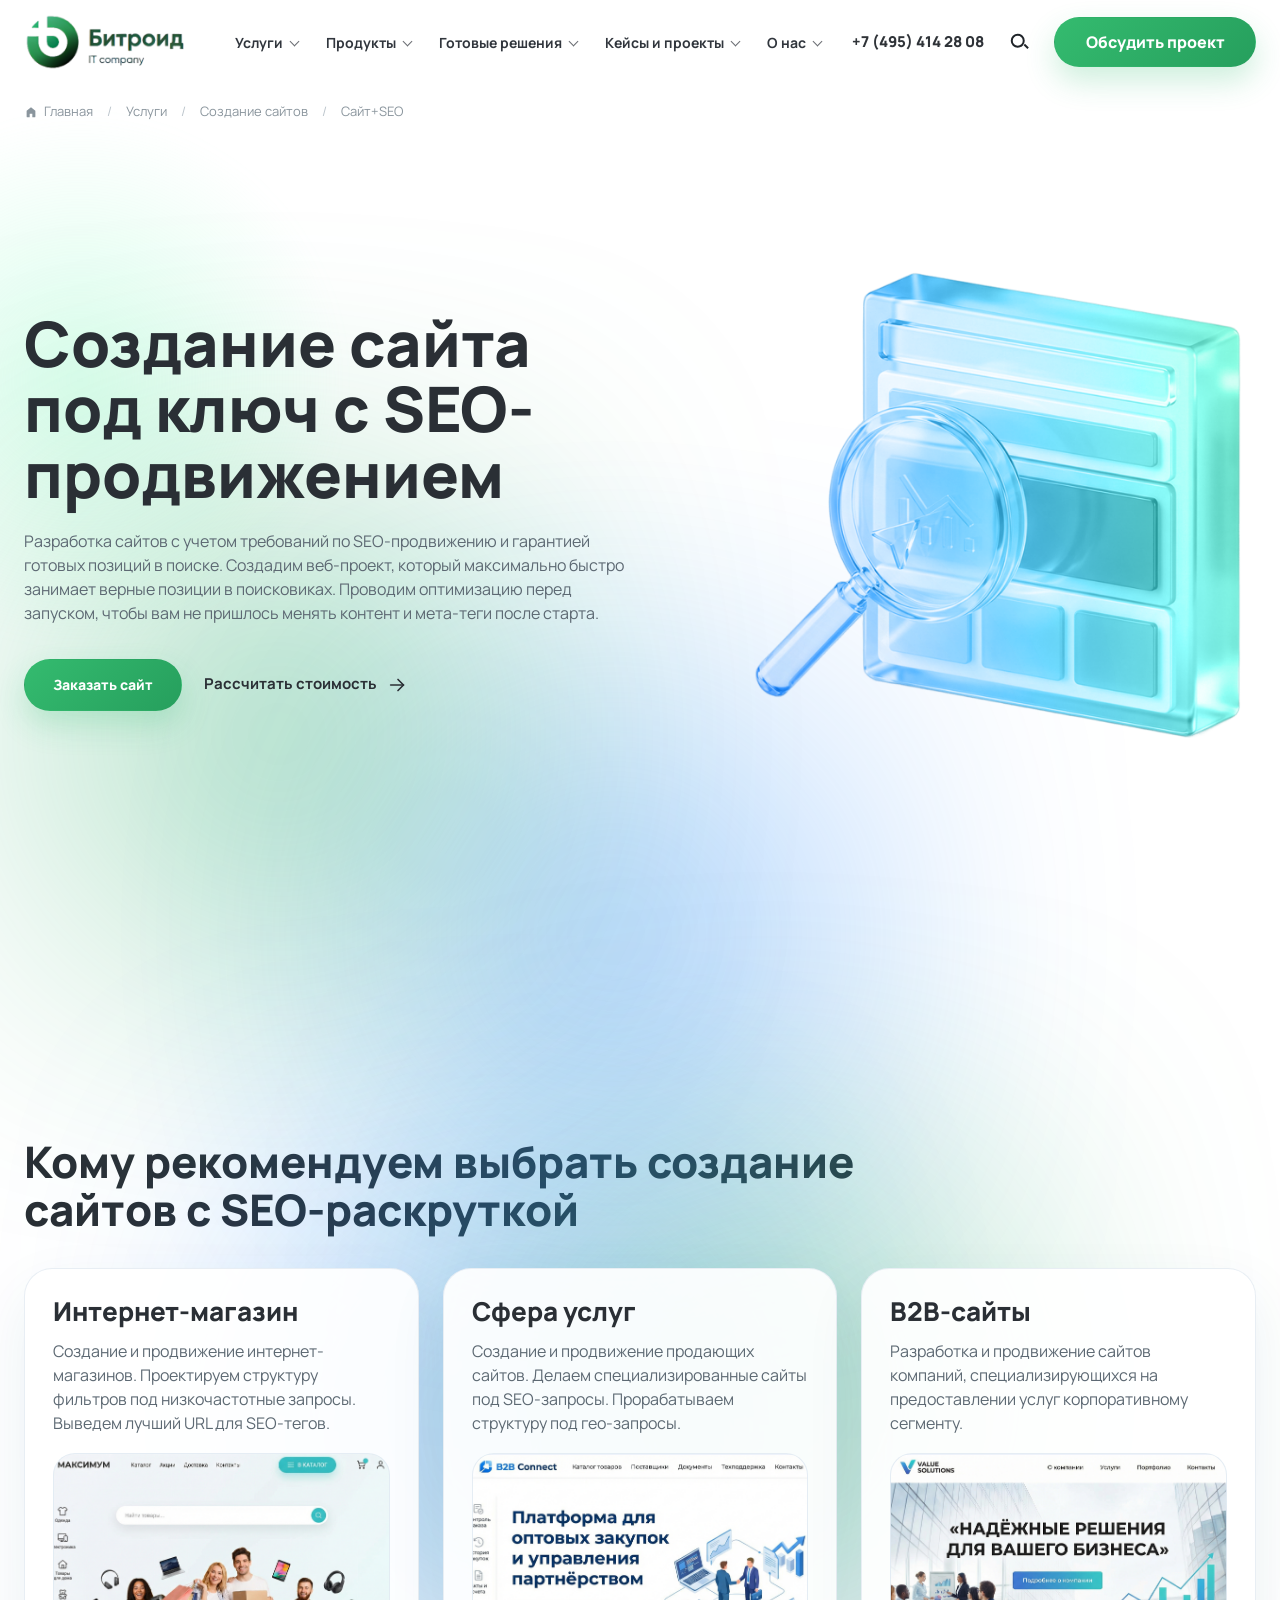
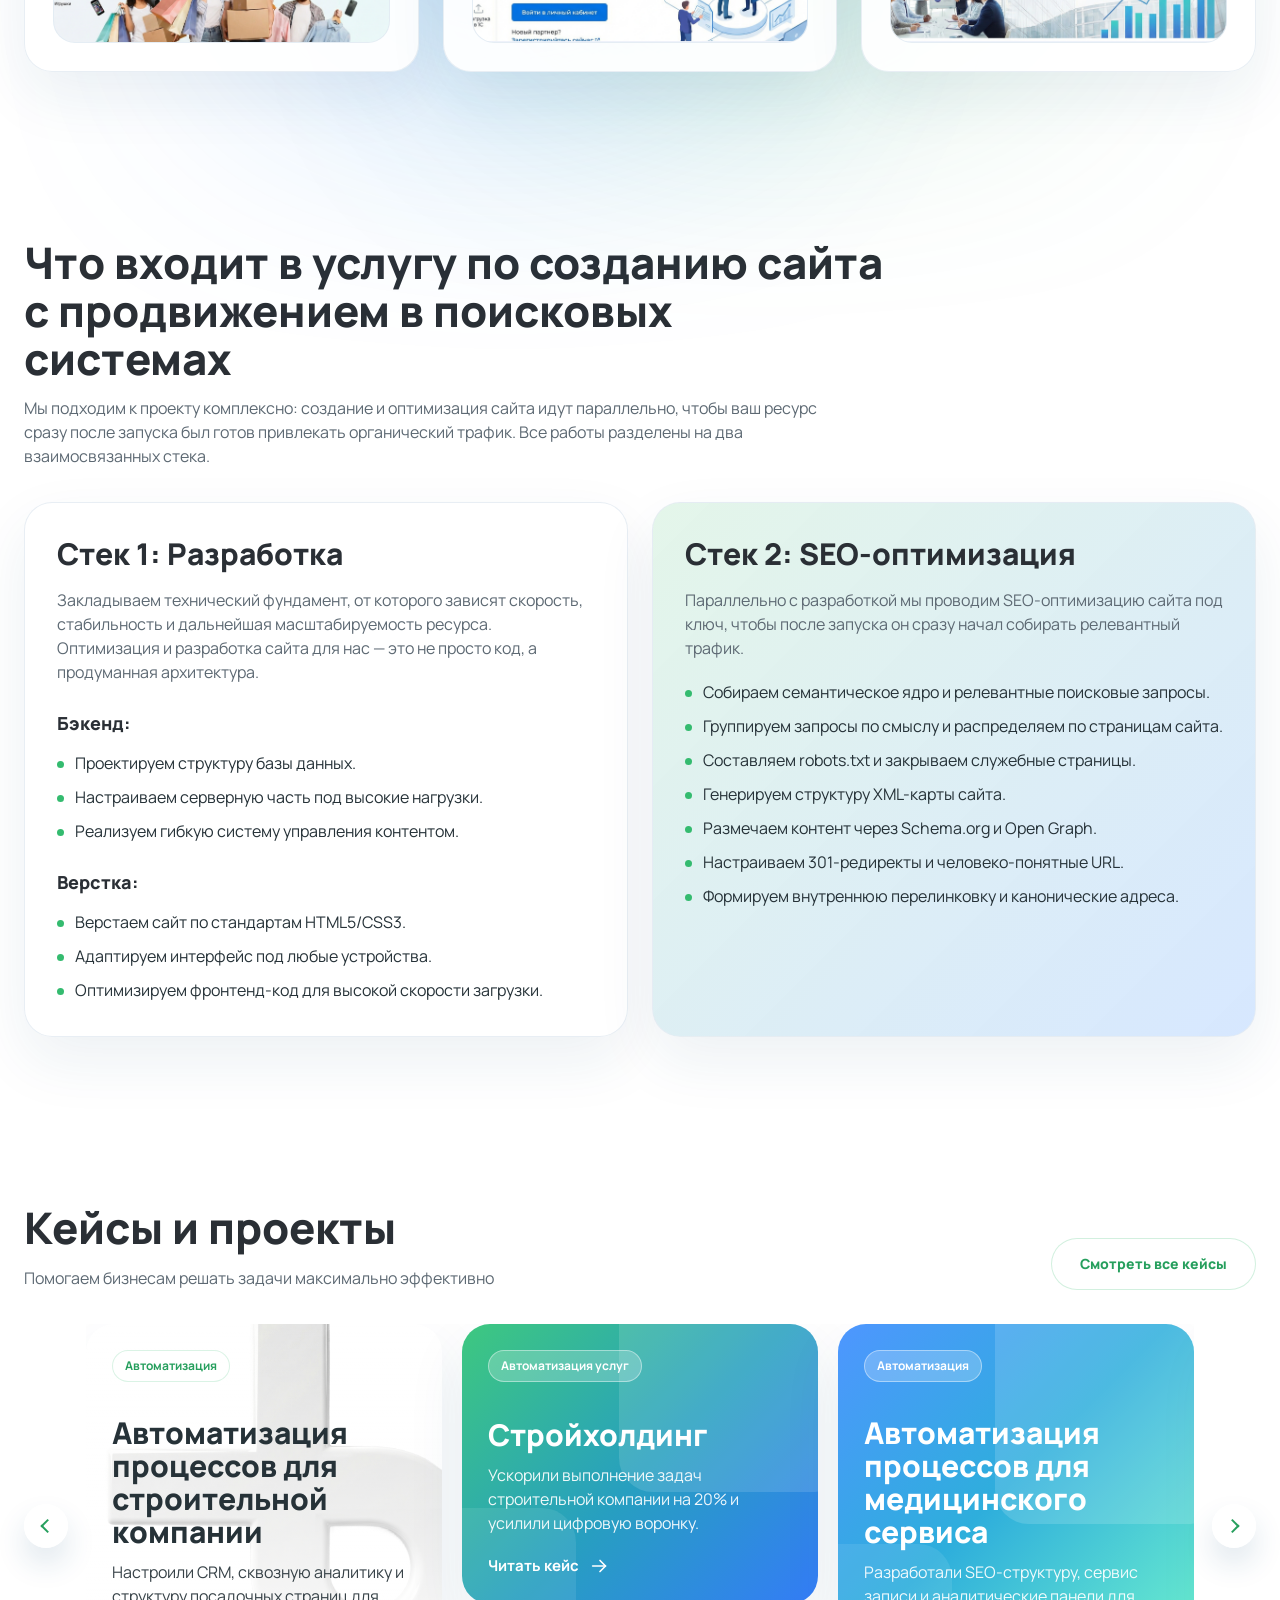
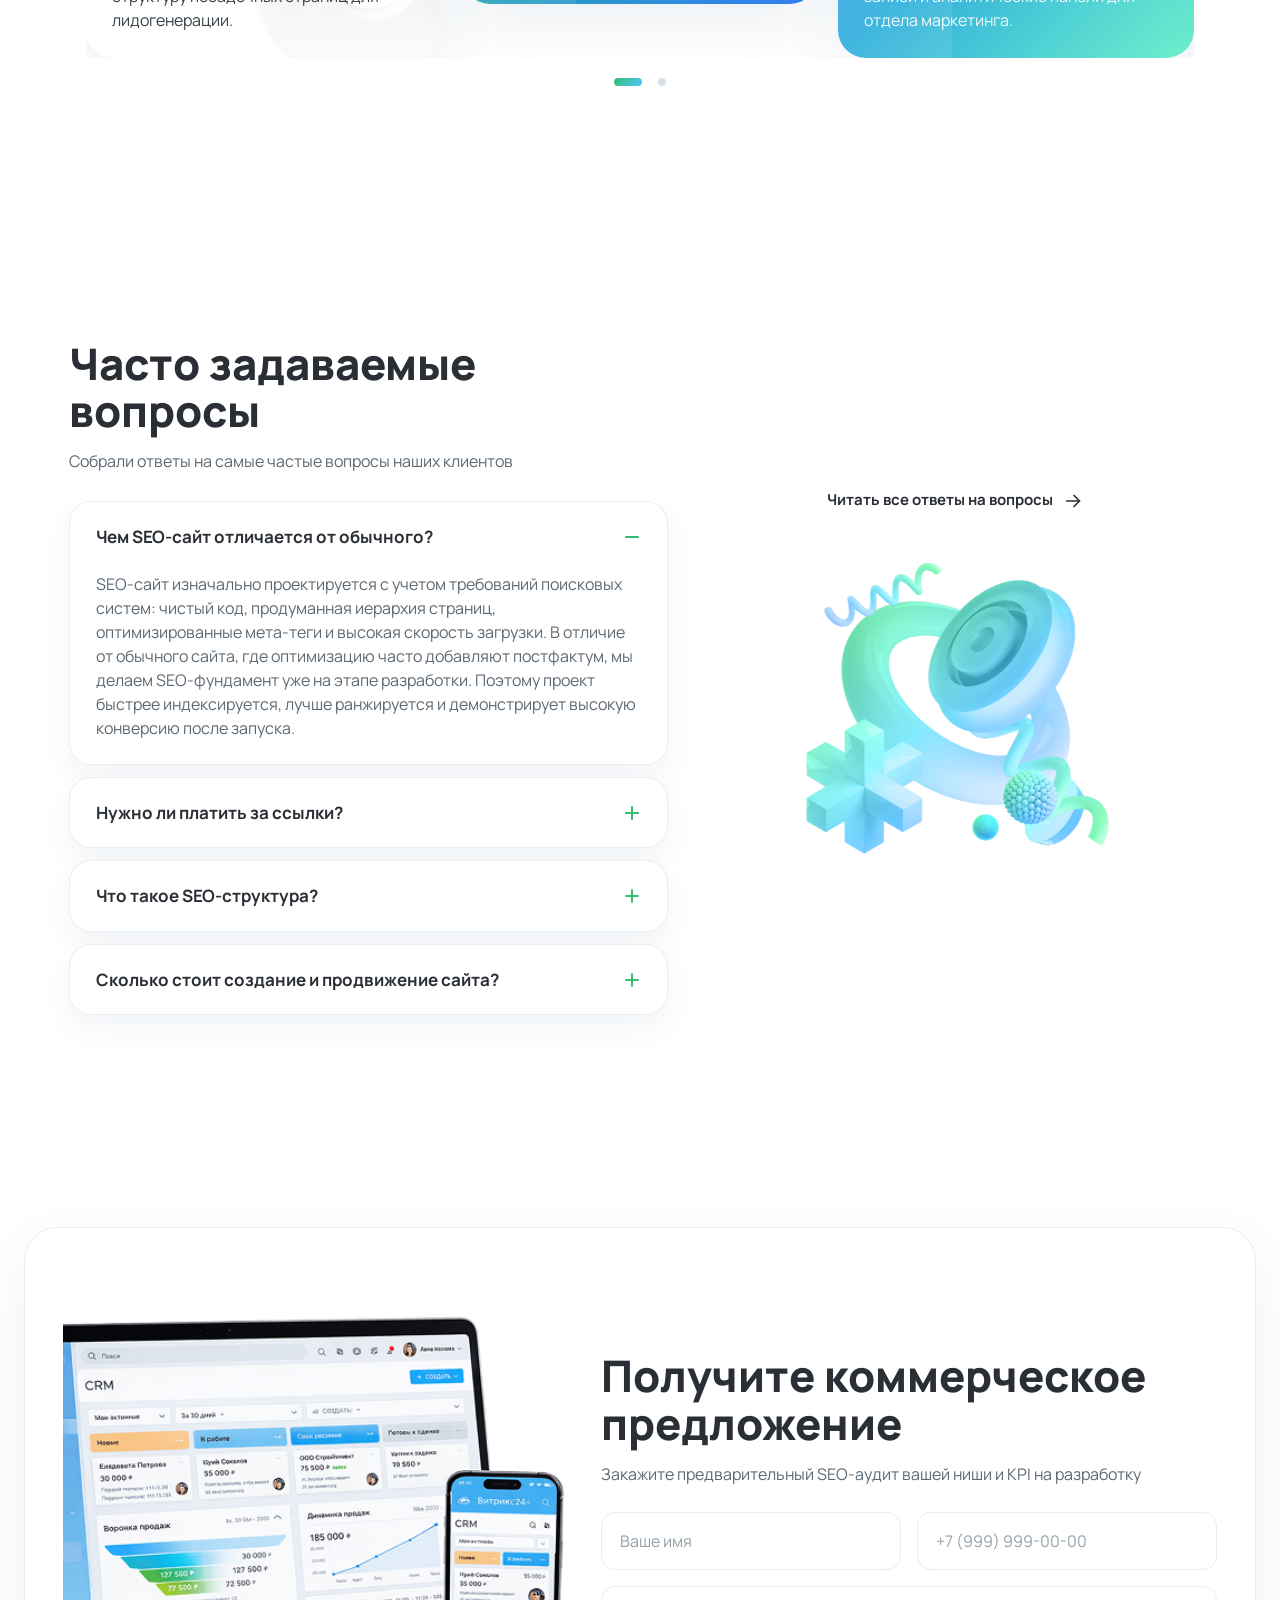
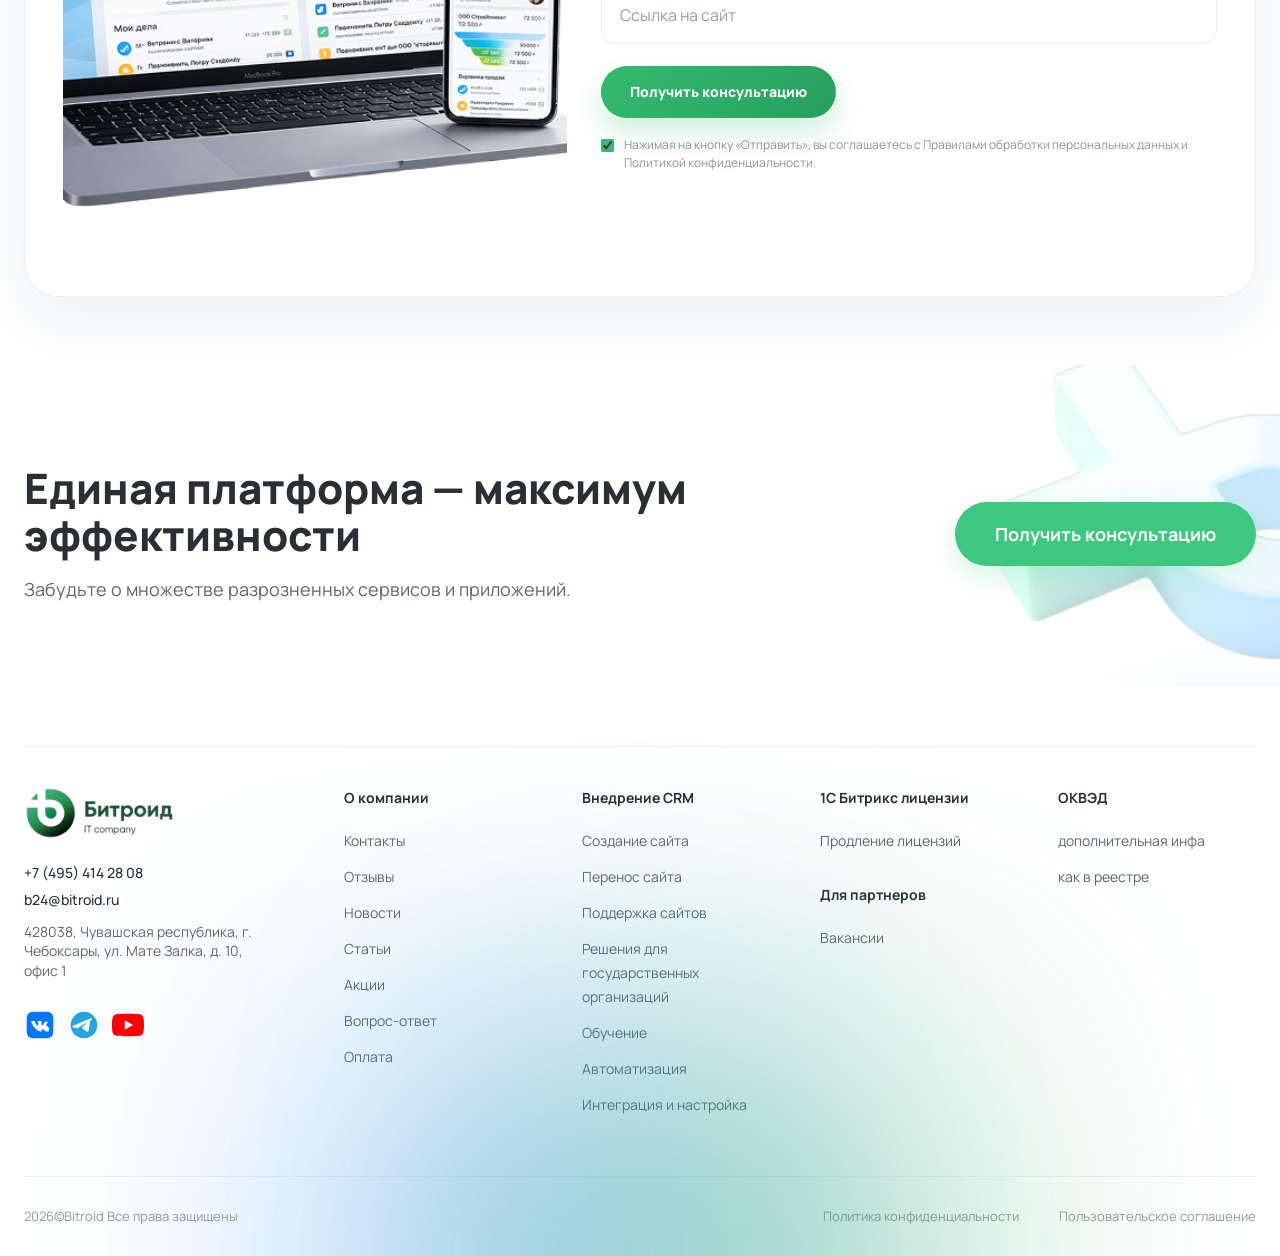
==== commit dfa8d1f3: "feat: refine glowing blobs, center audience ellipses, and implement subpixel gap fixes" ====
--- a/index.html
+++ b/index.html
@@ -171,14 +171,14 @@
                   </svg>
                 </a>
               </div>
+              <div class="hero__ellipse hero__ellipse--1"></div>
+              <div class="hero__ellipse hero__ellipse--2"></div>
             </div>
 
             <div class="hero__visual">
               <img src="images/main.png" alt="Website showcase" class="hero__image">
             </div>
           </div>
-          <div class="hero__ellipse hero__ellipse--1"></div>
-          <div class="hero__ellipse hero__ellipse--2"></div>
         </div>
       </section>
 
@@ -223,6 +223,8 @@
               <div class="audience-card__screen audience-card__screen--b2b"></div>
             </article>
           </div>
+          <div class="audience__ellipse audience__ellipse--1"></div>
+          <div class="audience__ellipse audience__ellipse--2"></div>
         </div>
       </section>
 
--- a/css/main.css
+++ b/css/main.css
@@ -117,6 +117,10 @@
 .section {
   position: relative;
   padding: 84px 0;
+  margin-top: -1px;
+  background-clip: padding-box;
+  outline: 1px solid transparent;
+  backface-visibility: hidden;
 }
 
 .visually-hidden {
@@ -261,6 +265,7 @@
   background: rgba(255, 255, 255, 0.97);
   -webkit-backdrop-filter: blur(14px);
   backdrop-filter: blur(14px);
+  background-clip: padding-box;
 }
 
 .site-header__inner {
@@ -565,7 +570,7 @@
 .hero {
   position: relative;
   padding-top: 44px;
-  padding-bottom: 92px;
+  padding-bottom: 242px;
 }
 
 .hero__grid {
@@ -599,24 +604,17 @@
   margin-top: 34px;
 }
 
-.hero__visual {
-  display: flex;
-  justify-content: flex-end;
-}
-
-.glass-figure {
-  position: relative;
-  width: min(100%, 540px);
-  aspect-ratio: 1 / 0.9;
+.hero__content {
+  position: relative;
+  z-index: 10;
 }
 
 .hero__ellipse {
   position: absolute;
   border-radius: 50%;
-  z-index: 0;
+  z-index: -1;
   pointer-events: none;
-  mix-blend-mode: screen;
-  opacity: 0.3;
+  opacity: 1;
 }
 
 .hero__ellipse--1 {
@@ -624,8 +622,6 @@
   height: 300px;
   top: 473px;
   left: 440px;
-  opacity: 1;
-  transform: rotate(0deg);
   background: rgba(37, 135, 249, 1);
   filter: blur(150px);
 }
@@ -635,10 +631,13 @@
   height: 300px;
   top: 273px;
   left: 105px;
-  opacity: 1;
-  transform: rotate(0deg);
   background: rgba(43, 172, 104, 1);
   filter: blur(150px);
+}
+
+.hero__visual {
+  display: flex;
+  justify-content: flex-end;
 }
 
 .glass-figure__panel {
@@ -712,13 +711,21 @@
 }
 
 /* Audience */
+.audience {
+  position: relative;
+  padding-top: 40px;
+}
+
 .audience__grid {
+  position: relative;
+  z-index: 2;
   display: grid;
   grid-template-columns: repeat(3, minmax(0, 1fr));
   gap: 24px;
 }
 
 .audience-card {
+  position: relative;
   display: flex;
   flex-direction: column;
   gap: 18px;
@@ -728,6 +735,66 @@
   border-radius: 28px;
   background: rgba(255, 255, 255, 0.92);
   box-shadow: var(--color-shadow);
+  overflow: hidden;
+}
+
+.audience__ellipse {
+  position: absolute;
+  width: 300px;
+  height: 300px;
+  border-radius: 50%;
+  z-index: 1;
+  pointer-events: none;
+  filter: blur(150px);
+}
+
+.audience__ellipse--1 {
+  background: rgba(37, 135, 249, 1);
+  top: 50%;
+  left: 40%;
+  transform: translate(-50%, -50%);
+}
+
+.audience__ellipse--2 {
+  background: rgba(43, 172, 104, 1);
+  top: 45%;
+  left: 60%;
+  transform: translate(-50%, -50%);
+}
+
+.audience-card__body,
+.audience-card__screen {
+  position: relative;
+  z-index: 2;
+}
+
+.audience-blob {
+  position: absolute;
+  width: 240px;
+  height: 240px;
+  border-radius: 50%;
+  filter: blur(100px);
+  z-index: 1;
+  pointer-events: none;
+  opacity: 0.8;
+}
+
+.audience-card--shop .audience-blob {
+  background: rgba(37, 135, 249, 0.3);
+  bottom: -80px;
+  right: -60px;
+}
+
+.audience-card--service .audience-blob {
+  background: rgba(43, 172, 104, 0.3);
+  bottom: -80px;
+  left: -60px;
+}
+
+.audience-card--b2b .audience-blob {
+  background: rgba(37, 135, 249, 0.3);
+  top: -80px;
+  right: -60px;
 }
 
 .audience-card__title {
@@ -743,7 +810,6 @@
 }
 
 .audience-card__screen {
-  position: relative;
   min-height: 190px;
   margin-top: auto;
   border-radius: 22px;
@@ -1381,6 +1447,8 @@
   padding: 60px 0 30px;
   background: #ffffff;
   overflow: hidden;
+  margin-top: -1px;
+  background-clip: padding-box;
 }
 
 .footer__ellipse {
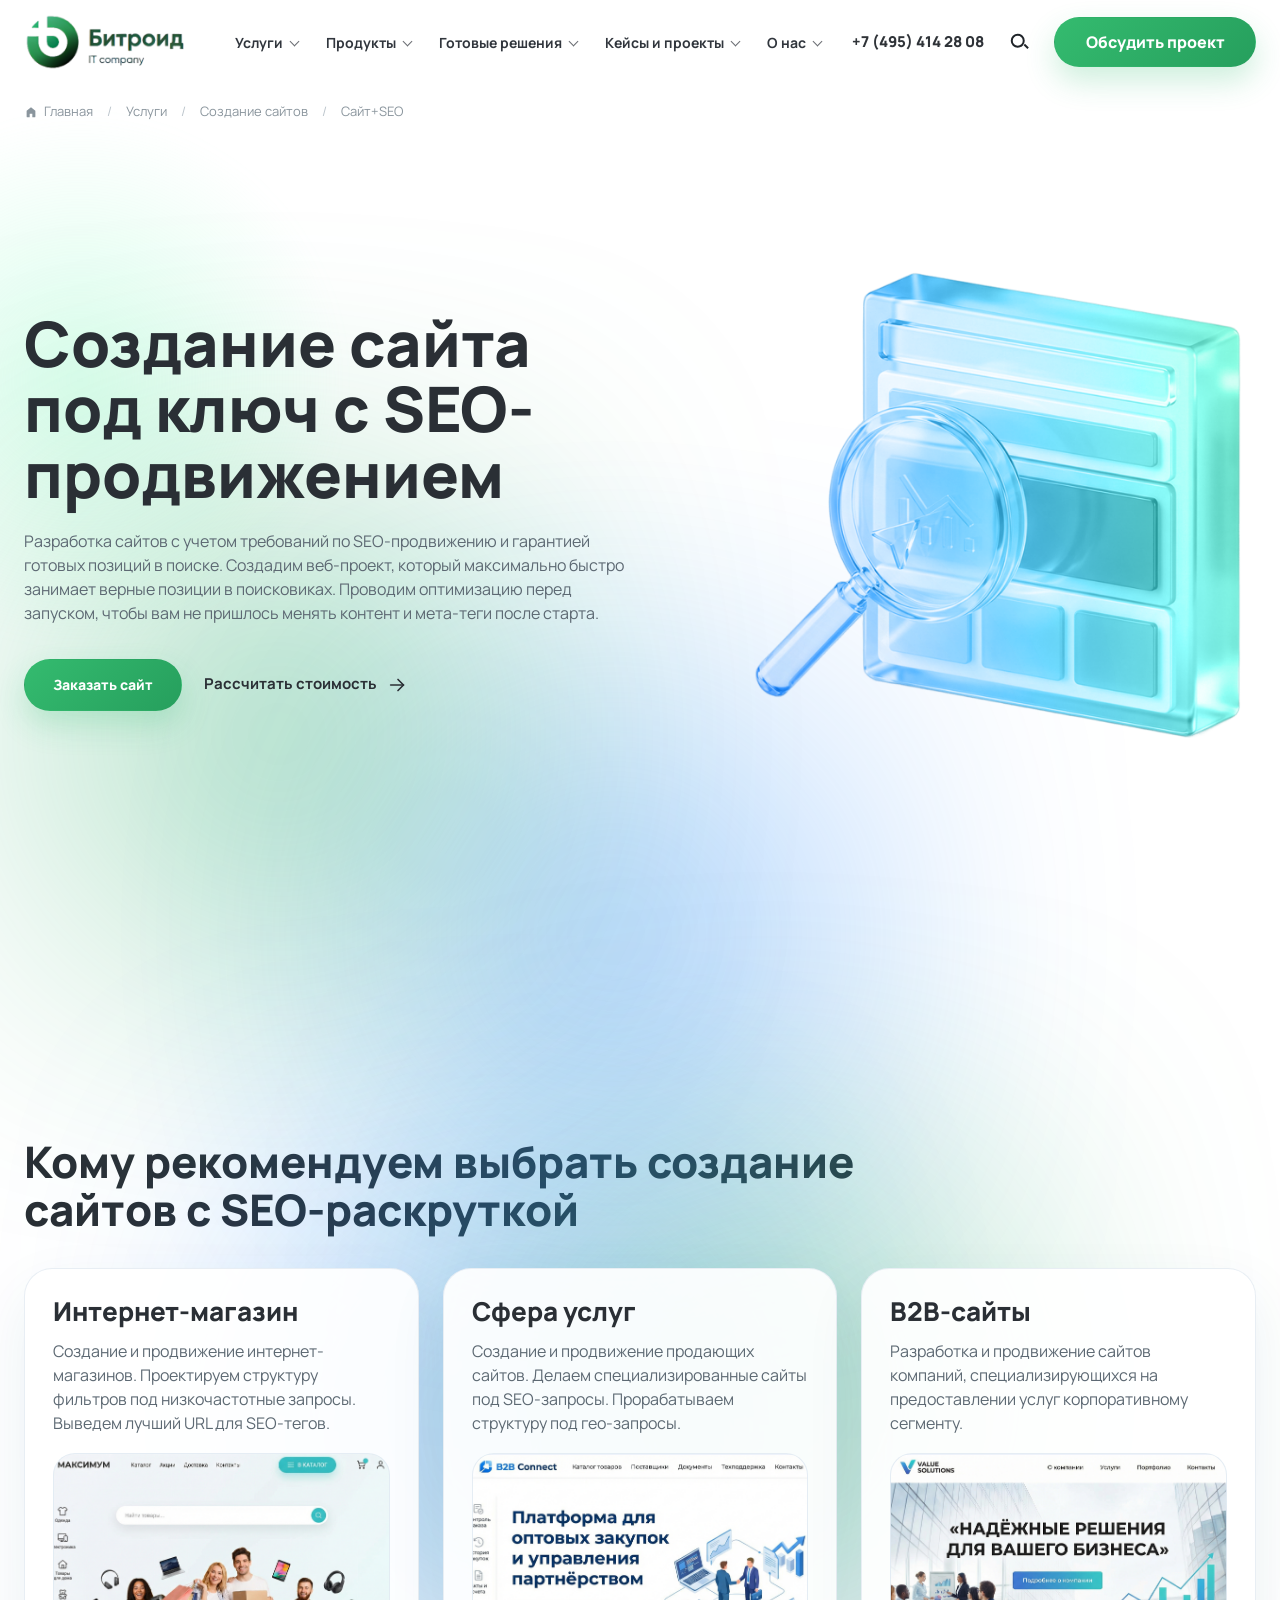
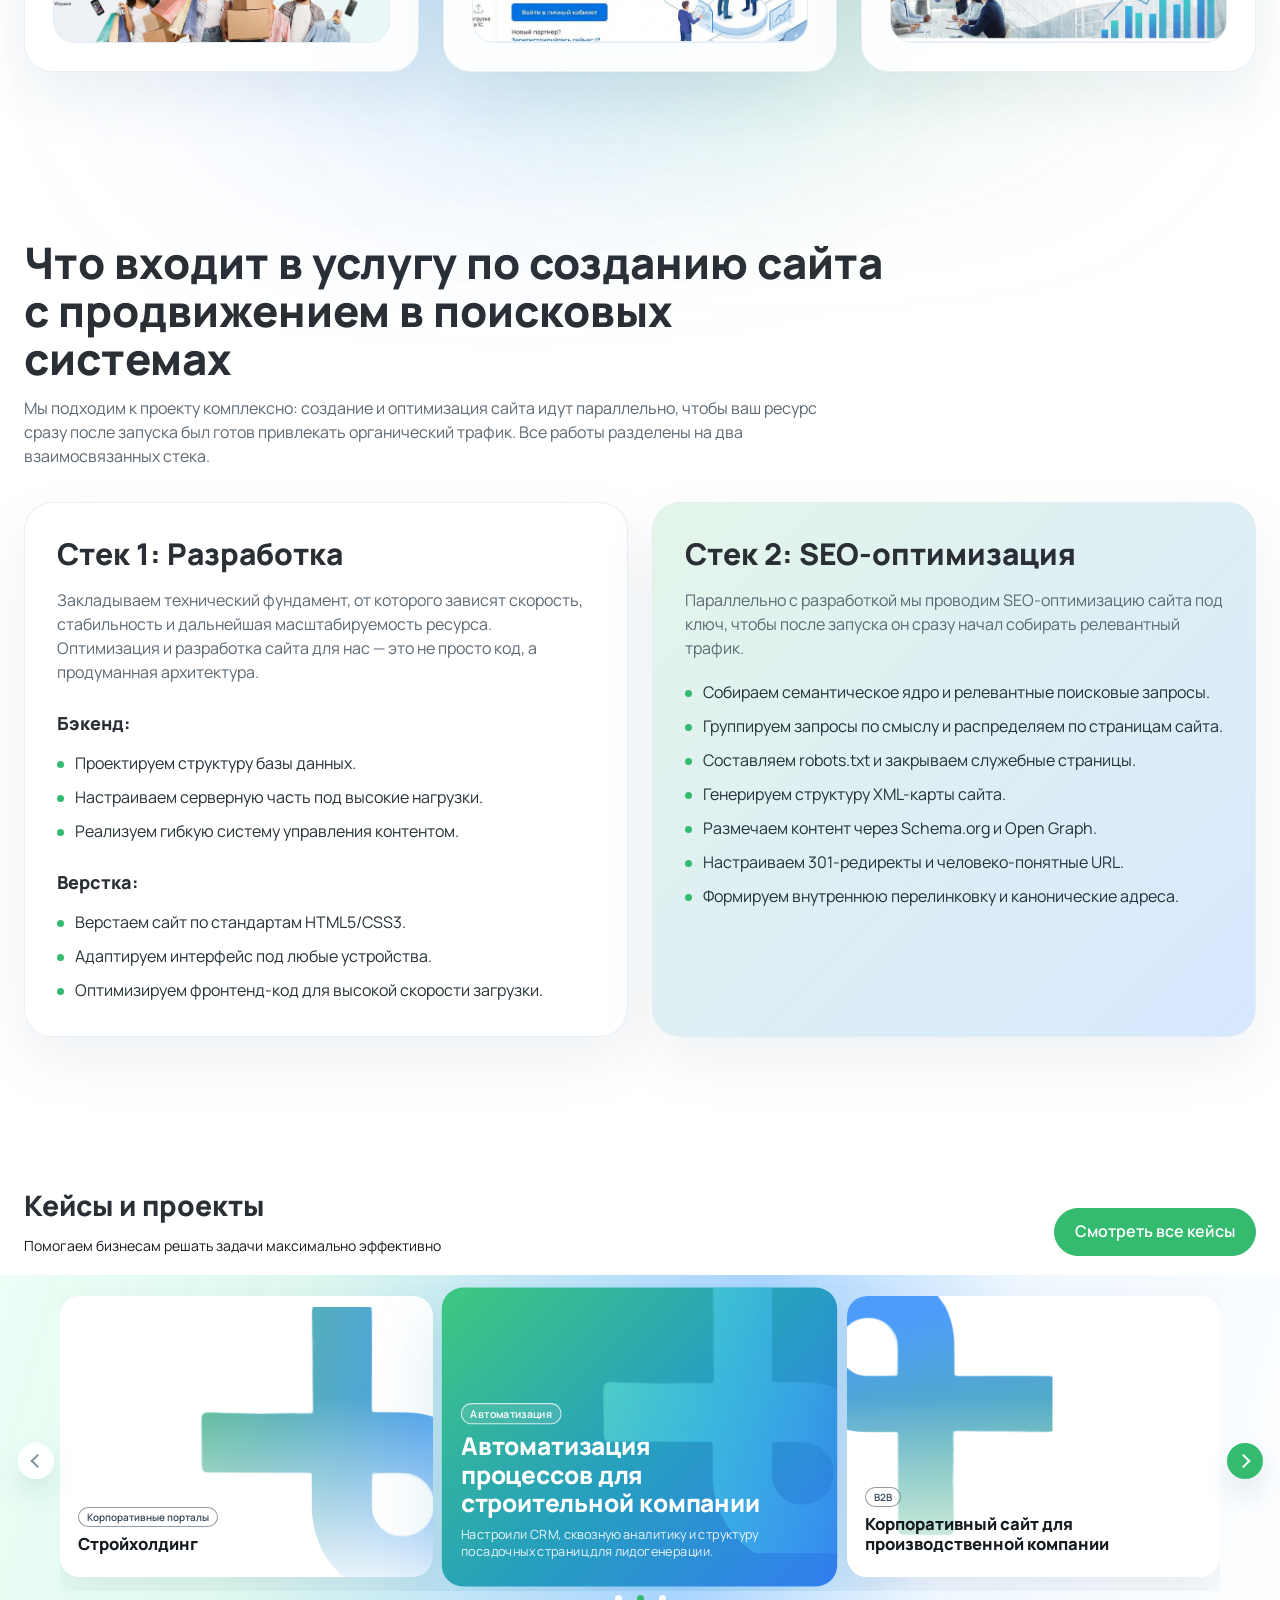
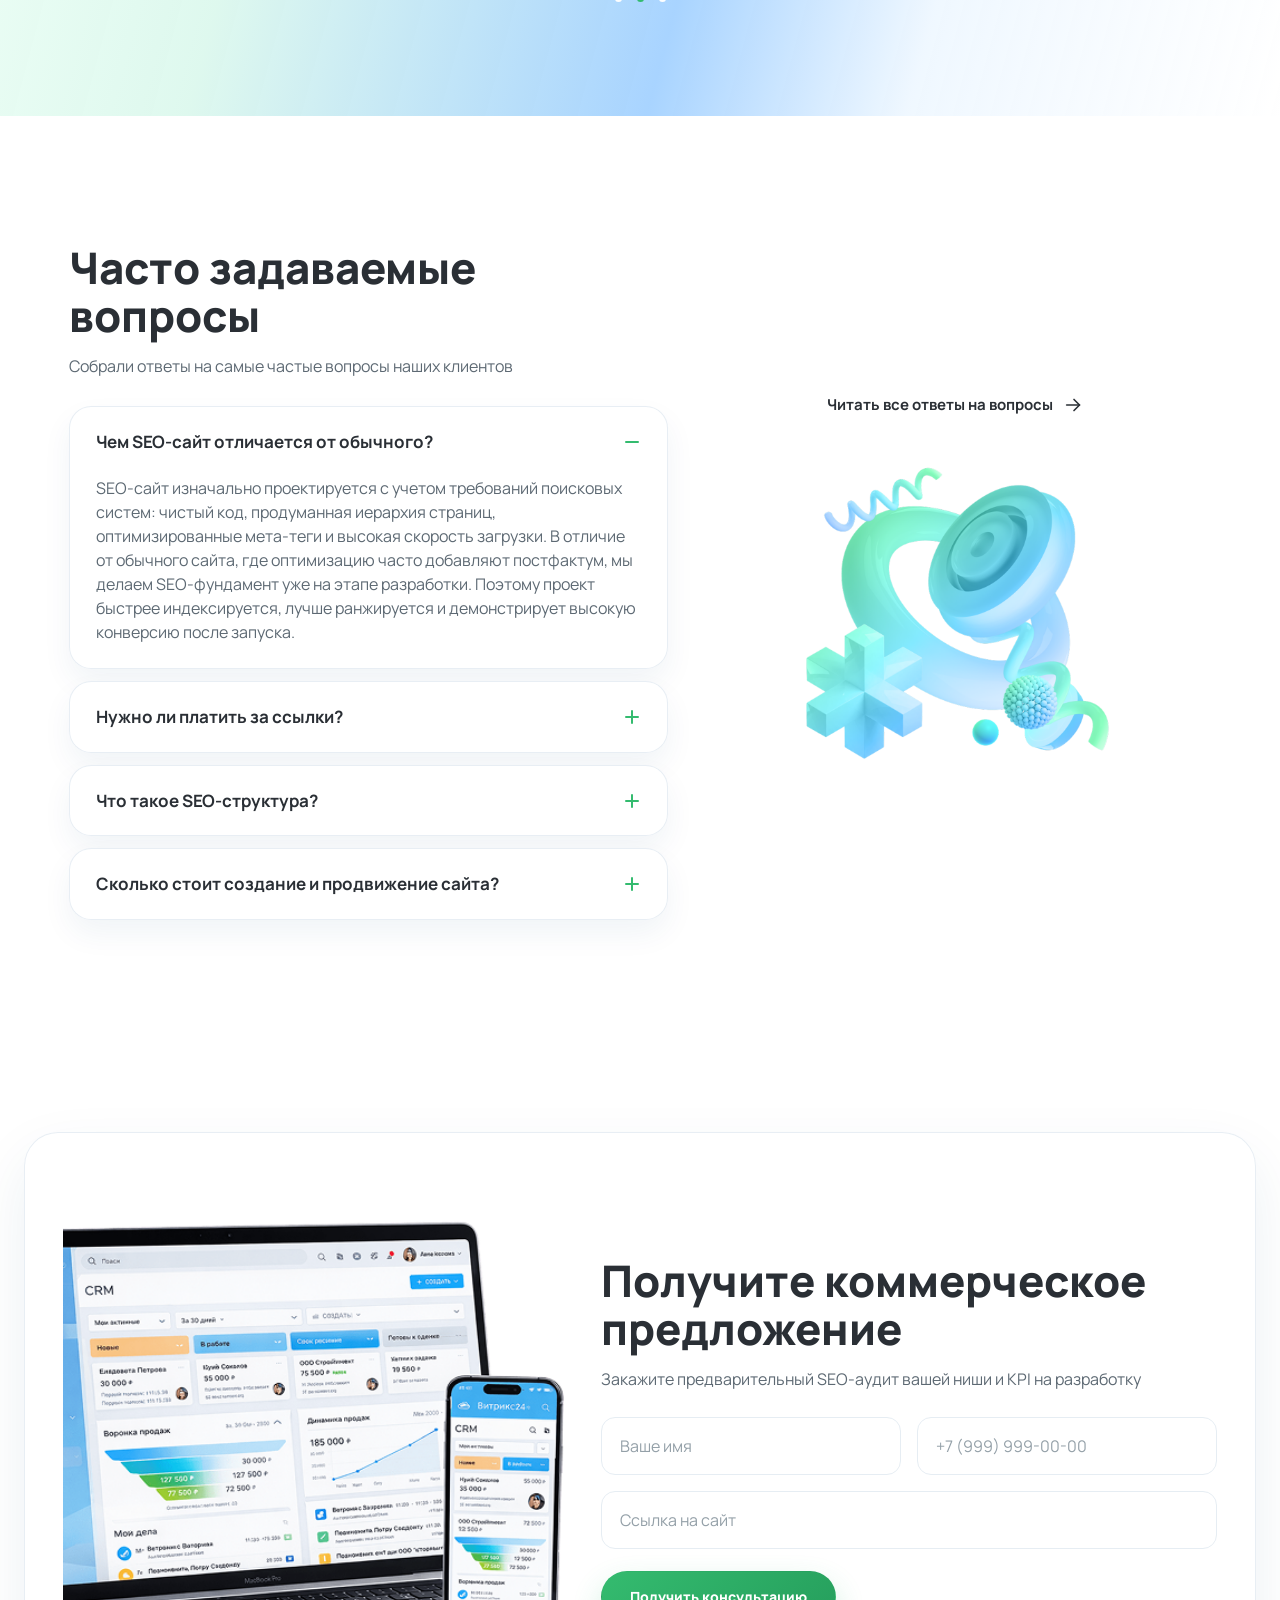
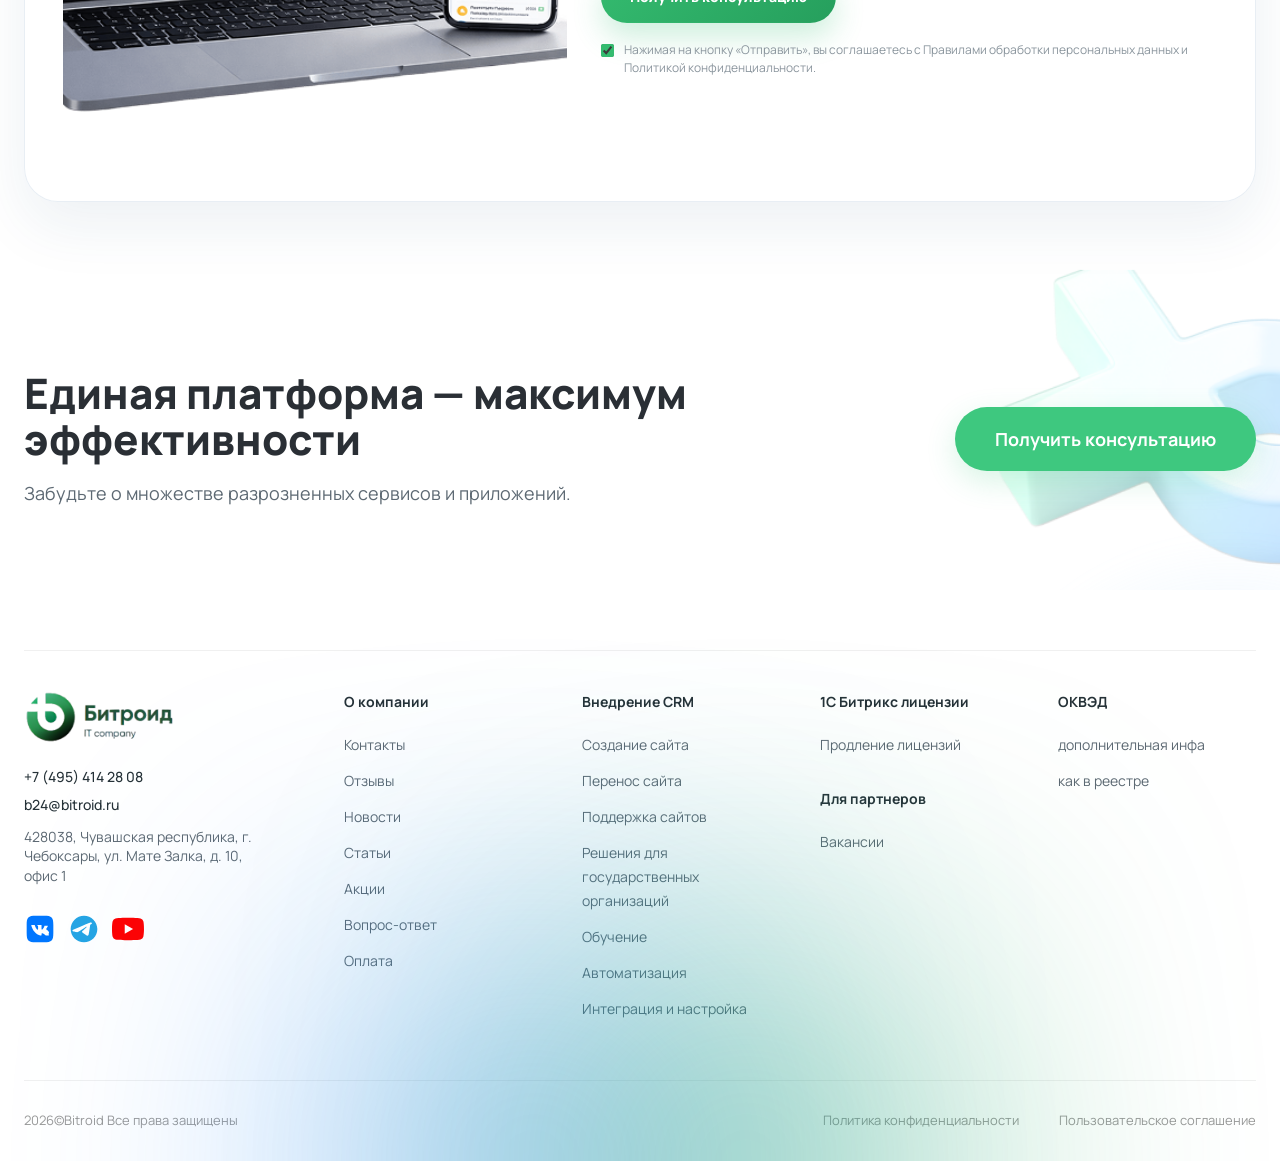
==== commit 2b1a488b: "Update project files" ====
--- a/index.html
+++ b/index.html
@@ -305,41 +305,39 @@
             <div class="swiper cases-slider">
               <div class="swiper-wrapper">
                 <div class="swiper-slide">
-                  <article class="case-card case-card--light case-card--bg-1">
-                    <span class="case-card__label">Автоматизация</span>
-                    <h3 class="case-card__title">Автоматизация процессов для строительной компании</h3>
-                    <p class="case-card__text">Настроили CRM, сквозную аналитику и структуру посадочных страниц для лидогенерации.</p>
+                  <article class="case-card case-card--green">
+                    <div class="case-card__body">
+                      <span class="case-card__label">Корпоративные порталы</span>
+                      <h3 class="case-card__title">Стройхолдинг</h3>
+                      <p class="case-card__text">Ускорили выполнение задач строительной компании на 20%.</p>
+                      <a class="text-link text-link--light" href="#contact">
+                        Читать кейс
+                        <svg viewBox="0 0 24 24" aria-hidden="true">
+                          <path d="M4 12h14"></path>
+                          <path d="m12 6 6 6-6 6"></path>
+                        </svg>
+                      </a>
+                    </div>
                   </article>
                 </div>
 
                 <div class="swiper-slide">
-                  <article class="case-card case-card--green">
-                    <span class="case-card__label">Автоматизация услуг</span>
-                    <h3 class="case-card__title">Стройхолдинг</h3>
-                    <p class="case-card__text">Ускорили выполнение задач строительной компании на 20% и усилили цифровую воронку.</p>
-                    <a class="text-link text-link--light" href="#contact">
-                      Читать кейс
-                      <svg viewBox="0 0 24 24" aria-hidden="true">
-                        <path d="M4 12h14"></path>
-                        <path d="m12 6 6 6-6 6"></path>
-                      </svg>
-                    </a>
+                  <article class="case-card case-card--blue">
+                    <div class="case-card__body">
+                      <span class="case-card__label">Автоматизация</span>
+                      <h3 class="case-card__title">Автоматизация процессов для строительной компании</h3>
+                      <p class="case-card__text">Настроили CRM, сквозную аналитику и структуру посадочных страниц для лидогенерации.</p>
+                    </div>
                   </article>
                 </div>
 
                 <div class="swiper-slide">
-                  <article class="case-card case-card--blue">
-                    <span class="case-card__label">Автоматизация</span>
-                    <h3 class="case-card__title">Автоматизация процессов для медицинского сервиса</h3>
-                    <p class="case-card__text">Разработали SEO-структуру, сервис записи и аналитические панели для отдела маркетинга.</p>
-                  </article>
-                </div>
-
-                <div class="swiper-slide">
                   <article class="case-card case-card--white">
-                    <span class="case-card__label">B2B</span>
-                    <h3 class="case-card__title">Корпоративный сайт для производственной компании</h3>
-                    <p class="case-card__text">Объединили каталог, посадочные страницы и CRM-интеграцию в единую платформу.</p>
+                    <div class="case-card__body">
+                      <span class="case-card__label">B2B</span>
+                      <h3 class="case-card__title">Корпоративный сайт для производственной компании</h3>
+                      <p class="case-card__text">Объединили каталог, посадочные страницы и CRM-интеграцию в единую платформу.</p>
+                    </div>
                   </article>
                 </div>
               </div>
--- a/css/main.css
+++ b/css/main.css
@@ -942,178 +942,264 @@
 }
 
 /* Cases */
+.cases {
+  overflow: hidden;
+  padding: 70px 0 78px;
+  background:
+    linear-gradient(180deg, #ffffff 0 155px, rgba(255, 255, 255, 0) 155px),
+    linear-gradient(105deg, rgba(238, 255, 246, 0.96) 0%, rgba(220, 248, 237, 0.94) 24%, rgba(159, 207, 255, 0.9) 56%, rgba(238, 247, 255, 0.92) 74%, #ffffff 100%);
+}
+
 .cases__top {
+  position: relative;
+  z-index: 2;
   display: flex;
   align-items: flex-end;
   justify-content: space-between;
   gap: 24px;
-  margin-bottom: 34px;
+  margin-bottom: 28px;
+}
+
+.cases .section-heading__title {
+  font-size: clamp(28px, 2.2vw, 38px);
+}
+
+.cases .section-heading__text {
+  margin-top: 14px;
+  font-size: 14px;
+  color: #151b21;
+}
+
+.cases__button {
+  width: auto;
+  min-width: 156px;
+  min-height: 48px;
+  padding: 14px 20px;
+  font-family: "Roboto", "Manrope", "Segoe UI", Arial, sans-serif;
+  font-size: 16px;
+  font-weight: 600;
+  line-height: 1.1;
+  letter-spacing: 0;
+  color: #ffffff;
+  background: var(--color-primary);
+  border-color: var(--color-primary);
+  border-radius: 999px;
+  box-shadow: none;
+  opacity: 1;
+  white-space: nowrap;
+}
+
+.cases__button:hover {
+  color: #ffffff;
+  background: var(--color-primary-dark);
+  border-color: var(--color-primary-dark);
 }
 
 .cases__slider-wrap {
   position: relative;
-  padding: 0 62px 42px;
+  z-index: 2;
+  padding: 0 36px 36px;
 }
 
 .cases-slider {
   overflow: hidden;
+  padding: 0 0 2px;
 }
 
 .cases-slider .swiper-slide {
   height: auto;
+  padding: 12px 0;
+  transition: transform 0.35s ease, opacity 0.35s ease;
 }
 
 .case-card {
   position: relative;
+  width: 100%;
+  min-height: clamp(196px, 22vw, 284px);
+  border-radius: 20px;
+  overflow: hidden;
+  background: #ffffff;
+  box-shadow: 0 14px 36px rgba(25, 55, 79, 0.08);
+  transition: transform 0.4s ease, box-shadow 0.4s ease, background 0.4s ease;
+}
+
+.case-card__body {
+  position: absolute;
+  right: 18px;
+  bottom: 24px;
+  left: 18px;
   display: flex;
   flex-direction: column;
-  justify-content: flex-end;
-  min-height: 280px;
-  padding: 26px;
-  border-radius: 28px;
-  overflow: hidden;
-  box-shadow: var(--color-shadow);
-}
-
-.case-card::before,
+  align-items: flex-start;
+  gap: 7px;
+  z-index: 5;
+  text-align: left;
+}
+
+.case-card::before {
+  content: "";
+ position: absolute;
+   top: 11px;
+    right: -54px;
+    width: 331px;
+    height: 279px;
+background: linear-gradient(98.54deg, #34AE6B 3.22%, #2587F9 86.86%);
+  -webkit-mask: url("../images/case\ 1.png") center / contain no-repeat;
+  mask: url("../images/case\ 1.png ") center / contain no-repeat;
+  opacity: 0.82;
+  pointer-events: none;
+  z-index: 1;
+  transition: transform 0.6s ease;
+}
+
 .case-card::after {
   content: "";
   position: absolute;
-  border-radius: 34px;
-  opacity: 0.72;
-}
-
-.case-card::before {
-  right: -8%;
-  top: -12%;
-  width: 64%;
-  height: 72%;
-}
-
-.case-card::after {
-  left: -16%;
-  bottom: -20%;
-  width: 48%;
-  height: 54%;
-}
-
-.case-card--light {
-  background: linear-gradient(135deg, #ffffff 0%, #eaf7ff 62%, #dffcf1 100%);
-}
-
-.case-card--light::before {
-  background: linear-gradient(135deg, rgba(120, 237, 221, 0.28), rgba(81, 176, 255, 0.1));
-}
-
-.case-card--light::after {
-  background: linear-gradient(135deg, rgba(96, 185, 255, 0.24), rgba(111, 255, 221, 0.18));
-}
-
-.case-card--bg-1 {
-  background: linear-gradient(to bottom, rgba(255, 255, 255, 0) 0%, rgba(255, 255, 255, 0.9) 100%), url("../images/case 1.png") center/cover no-repeat;
-}
-
-.case-card--bg-1::before,
-.case-card--bg-1::after {
-  display: none;
-}
-
-.case-card--green {
+  inset: 0;
+  background: linear-gradient(180deg, rgba(255, 255, 255, 0) 36%, rgba(255, 255, 255, 0.88) 100%);
+  pointer-events: none;
+  z-index: 2;
+}
+
+.swiper-slide-next .case-card::before {
+    right: auto;
+    left: -51px;
+    top: -4px;
+    width: 254px;
+    height: 261px;
+    transform: rotate(-90deg) scaleY(-1);
+    background: linear-gradient(98.54deg, #34AE6B 3.22%, #2587F9 86.86%);
+    -webkit-mask: url("../images/case 1.png") center / contain no-repeat;
+    mask: url("../images/case 1.png") center / contain no-repeat;
+
+}
+
+.swiper-slide-active .case-card {
   color: #ffffff;
   background: linear-gradient(135deg, #3ec87f 0%, #279fc0 52%, #347cf7 100%);
-}
-
-.case-card--green::before {
-  background: rgba(255, 255, 255, 0.18);
-}
-
-.case-card--green::after {
-  background: rgba(255, 255, 255, 0.12);
-}
-
-.case-card--blue {
-  color: #ffffff;
-  background: linear-gradient(135deg, #4e96ff 0%, #2eaedc 48%, #6ef0cd 100%);
-}
-
-.case-card--blue::before {
-  background: rgba(255, 255, 255, 0.2);
-}
-
-.case-card--blue::after {
-  background: rgba(255, 255, 255, 0.12);
-}
-
-.case-card--white {
-  background: linear-gradient(135deg, #ffffff 0%, #eff7ff 52%, #e4fff5 100%);
-}
-
-.case-card--white::before {
-  background: rgba(92, 185, 255, 0.16);
-}
-
-.case-card--white::after {
-  background: rgba(111, 255, 221, 0.18);
+  transform: scale(1.06);
+  box-shadow: 0 28px 70px rgba(48, 156, 197, 0.22);
+}
+
+.swiper-slide-active .case-card::before {
+      content: "";
+    position: absolute;
+    top: -9px;
+    right: -39px;
+    width: 295px;
+    height: 260px;
+    background: linear-gradient(96deg, rgba(126, 255, 225, 0.56) 4%, rgba(84, 218, 255, 0.54) 48%, rgba(61, 141, 255, 0.42) 100%);
+    -webkit-mask: url(../images/case\ 1.png ) center / contain no-repeat;
+    mask: url(../images/case\ 1.png ) center / contain no-repeat;
+    opacity: 0.82;
+    pointer-events: none;
+    z-index: 1;
+    transition: transform 0.6s ease;
+}
+
+.swiper-slide-active .case-card::after {
+  background: linear-gradient(180deg, rgba(255, 255, 255, 0) 20%, rgba(28, 153, 155, 0.08) 100%);
+}
+
+.case-card--bg-1::before,
+.swiper-slide-next .case-card--bg-1::before,
+.swiper-slide-active .case-card--bg-1::before {
+  top: -28px;
+  right: auto;
+  left: -69px;
+  width: 348px;
+  height: 348px;
+  background: linear-gradient(98.54deg, rgba(52, 174, 107, 0.32) 3.22%, rgba(37, 135, 249, 0.38) 86.86%);
+  -webkit-mask: url("../images/case 1.png") center / contain no-repeat;
+  mask: url("../images/case 1.png") center / contain no-repeat;
+  mix-blend-mode: normal;
+  opacity: 1;
+  transform: rotate(90deg);
 }
 
 .case-card__label {
   position: relative;
-  z-index: 1;
+  z-index: 5;
   display: inline-flex;
   width: max-content;
-  margin-bottom: auto;
-  padding: 6px 12px;
+  max-width: 100%;
+  padding: 3px 8px;
   border-radius: 999px;
-  border: 1px solid rgba(255, 255, 255, 0.42);
-  background: rgba(255, 255, 255, 0.22);
+  border: 1px solid rgba(52, 72, 89, 0.54);
+  background: rgba(255, 255, 255, 0.28);
+  font-size: 10px;
+  font-weight: 600;
+  line-height: 1.2;
+  color: #344859;
+}
+
+.swiper-slide-active .case-card__label {
+  border-color: rgba(255, 255, 255, 0.72);
+  background: rgba(255, 255, 255, 0.1);
+  color: #ffffff;
+}
+
+.case-card__title {
+  position: relative;
+  z-index: 5;
+  max-width: 300px;
+  margin-top: 0;
+  font-size: clamp(15.5px, 1.3vw, 21px);
+  font-weight: 800;
+  line-height: 1.18;
+  color: #151b21;
+}
+
+.swiper-slide-active .case-card__title {
+  color: #ffffff;
+  font-size: clamp(20px, 1.8vw, 26px);
+}
+
+.case-card__text {
+  position: relative;
+  z-index: 5;
+  max-width: 310px;
+  margin-top: 0;
   font-size: 12px;
-  font-weight: 700;
-}
-
-.case-card--light .case-card__label,
-.case-card--white .case-card__label {
-  border-color: rgba(52, 187, 111, 0.18);
-  background: rgba(255, 255, 255, 0.78);
-  color: var(--color-primary-dark);
-}
-
-.case-card__title,
-.case-card__text,
+  line-height: 1.38;
+  opacity: 0.9;
+  display: none;
+}
+
+.swiper-slide-active .case-card__text {
+  display: block;
+}
+
 .case-card .text-link {
   position: relative;
-  z-index: 1;
-}
-
-.case-card__title {
-  max-width: 280px;
-  margin-top: 34px;
-  font-size: 30px;
-  font-weight: 800;
-  line-height: 1.1;
-}
-
-.case-card__text {
-  max-width: 300px;
-  margin-top: 12px;
-  opacity: 0.92;
-}
-
-.case-card .text-link {
-  margin-top: 20px;
+  z-index: 5;
+  margin-top: 4px;
+  font-size: 13px;
+  color: inherit;
+  display: none;
+}
+
+.case-card .text-link svg {
+  width: 18px;
+  height: 18px;
+}
+
+.swiper-slide-active .case-card .text-link {
+  display: inline-flex;
 }
 
 .cases__arrow {
   position: absolute;
   top: 50%;
   z-index: 4;
-  width: 44px;
-  height: 44px;
+  width: 36px;
+  height: 36px;
   border: 0;
   border-radius: 50%;
   background: rgba(255, 255, 255, 0.95);
-  box-shadow: 0 16px 30px rgba(25, 84, 126, 0.14);
+  box-shadow: 0 14px 28px rgba(25, 84, 126, 0.12);
   transform: translateY(-50%);
-  transition: transform var(--transition), box-shadow var(--transition);
+  transition: transform var(--transition), box-shadow var(--transition), background-color var(--transition);
 }
 
 .cases__arrow::before {
@@ -1123,8 +1209,8 @@
   left: 50%;
   width: 10px;
   height: 10px;
-  border-top: 2px solid var(--color-primary-dark);
-  border-right: 2px solid var(--color-primary-dark);
+  border-top: 2px solid #7f939d;
+  border-right: 2px solid #7f939d;
 }
 
 .cases__arrow:hover {
@@ -1133,7 +1219,7 @@
 }
 
 .cases__arrow--prev {
-  left: 0;
+  left: -6px;
 }
 
 .cases__arrow--prev::before {
@@ -1141,32 +1227,34 @@
 }
 
 .cases__arrow--next {
-  right: 0;
+  right: -7px;
+  background: var(--color-primary);
 }
 
 .cases__arrow--next::before {
+  border-color: #ffffff;
   transform: translate(-65%, -50%) rotate(45deg);
 }
 
 .cases__pagination {
   display: flex;
   justify-content: center;
-  gap: 8px;
-  margin-top: 20px;
+  gap: 7px;
+  margin-top: 4px;
 }
 
 .cases__pagination .swiper-pagination-bullet {
-  width: 8px;
-  height: 8px;
+  width: 7px;
+  height: 7px;
   margin: 0;
   border-radius: 999px;
-  background: rgba(62, 113, 146, 0.22);
+  background: rgba(255, 255, 255, 0.96);
   opacity: 1;
 }
 
 .cases__pagination .swiper-pagination-bullet-active {
-  width: 28px;
-  background: linear-gradient(135deg, var(--color-primary) 0%, #53c9ff 100%);
+  width: 7px;
+  background: var(--color-primary);
 }
 
 /* FAQ */
@@ -1722,9 +1810,16 @@
     padding: 24px 20px;
   }
 
-  .included-card__title,
+  .included-card__title {
+    font-size: 24px;
+  }
+
   .case-card__title {
-    font-size: 24px;
+    font-size: 20px;
+  }
+
+  .swiper-slide-active .case-card__title {
+    font-size: 22px;
   }
 
   .cases__top,
@@ -1735,6 +1830,7 @@
 
   .cases__slider-wrap {
     padding: 0 0 36px;
+    gap: 20px;
   }
 
   .cases__arrow {
@@ -1743,7 +1839,7 @@
 
   .case-card {
     min-height: 240px;
-    padding: 22px;
+    padding: 0;
   }
 
   .faq__art {
@@ -1828,4 +1924,4 @@
   .site-footer__nav {
     grid-template-columns: 1fr;
   }
-}+}
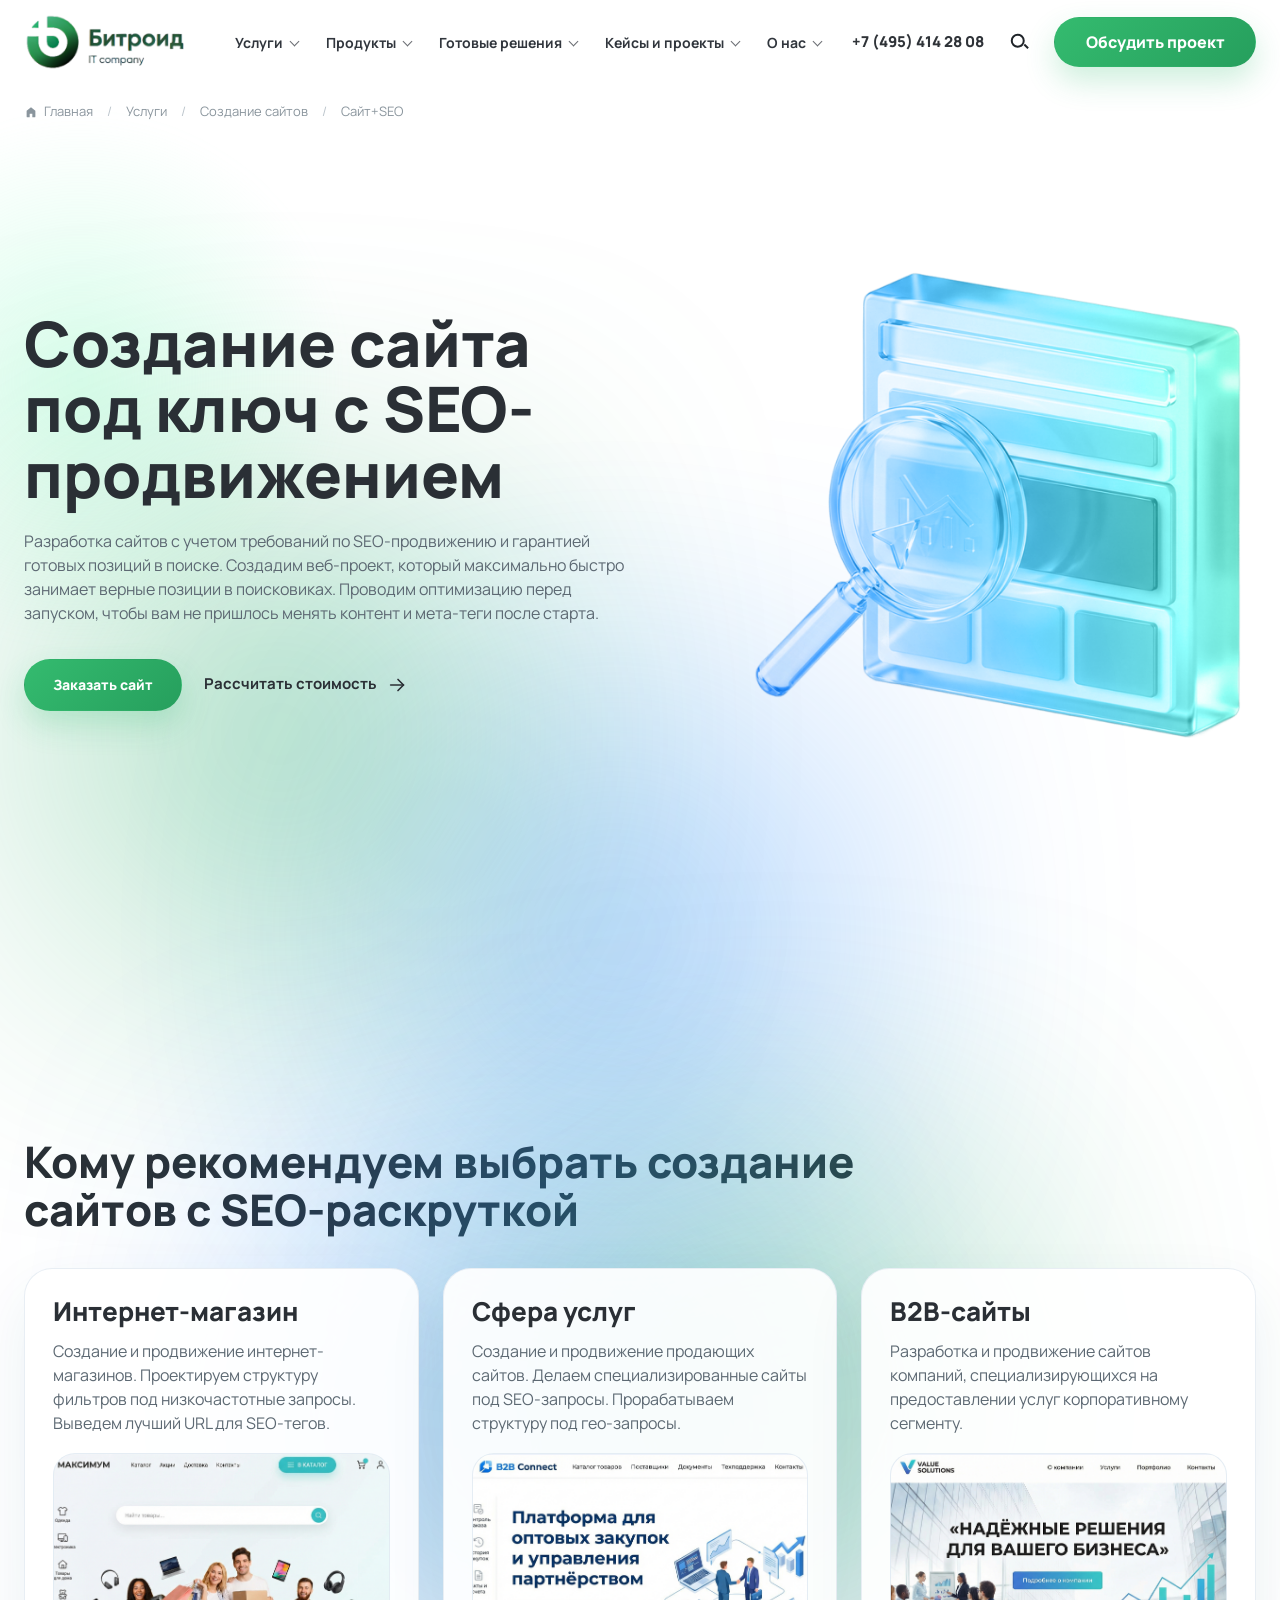
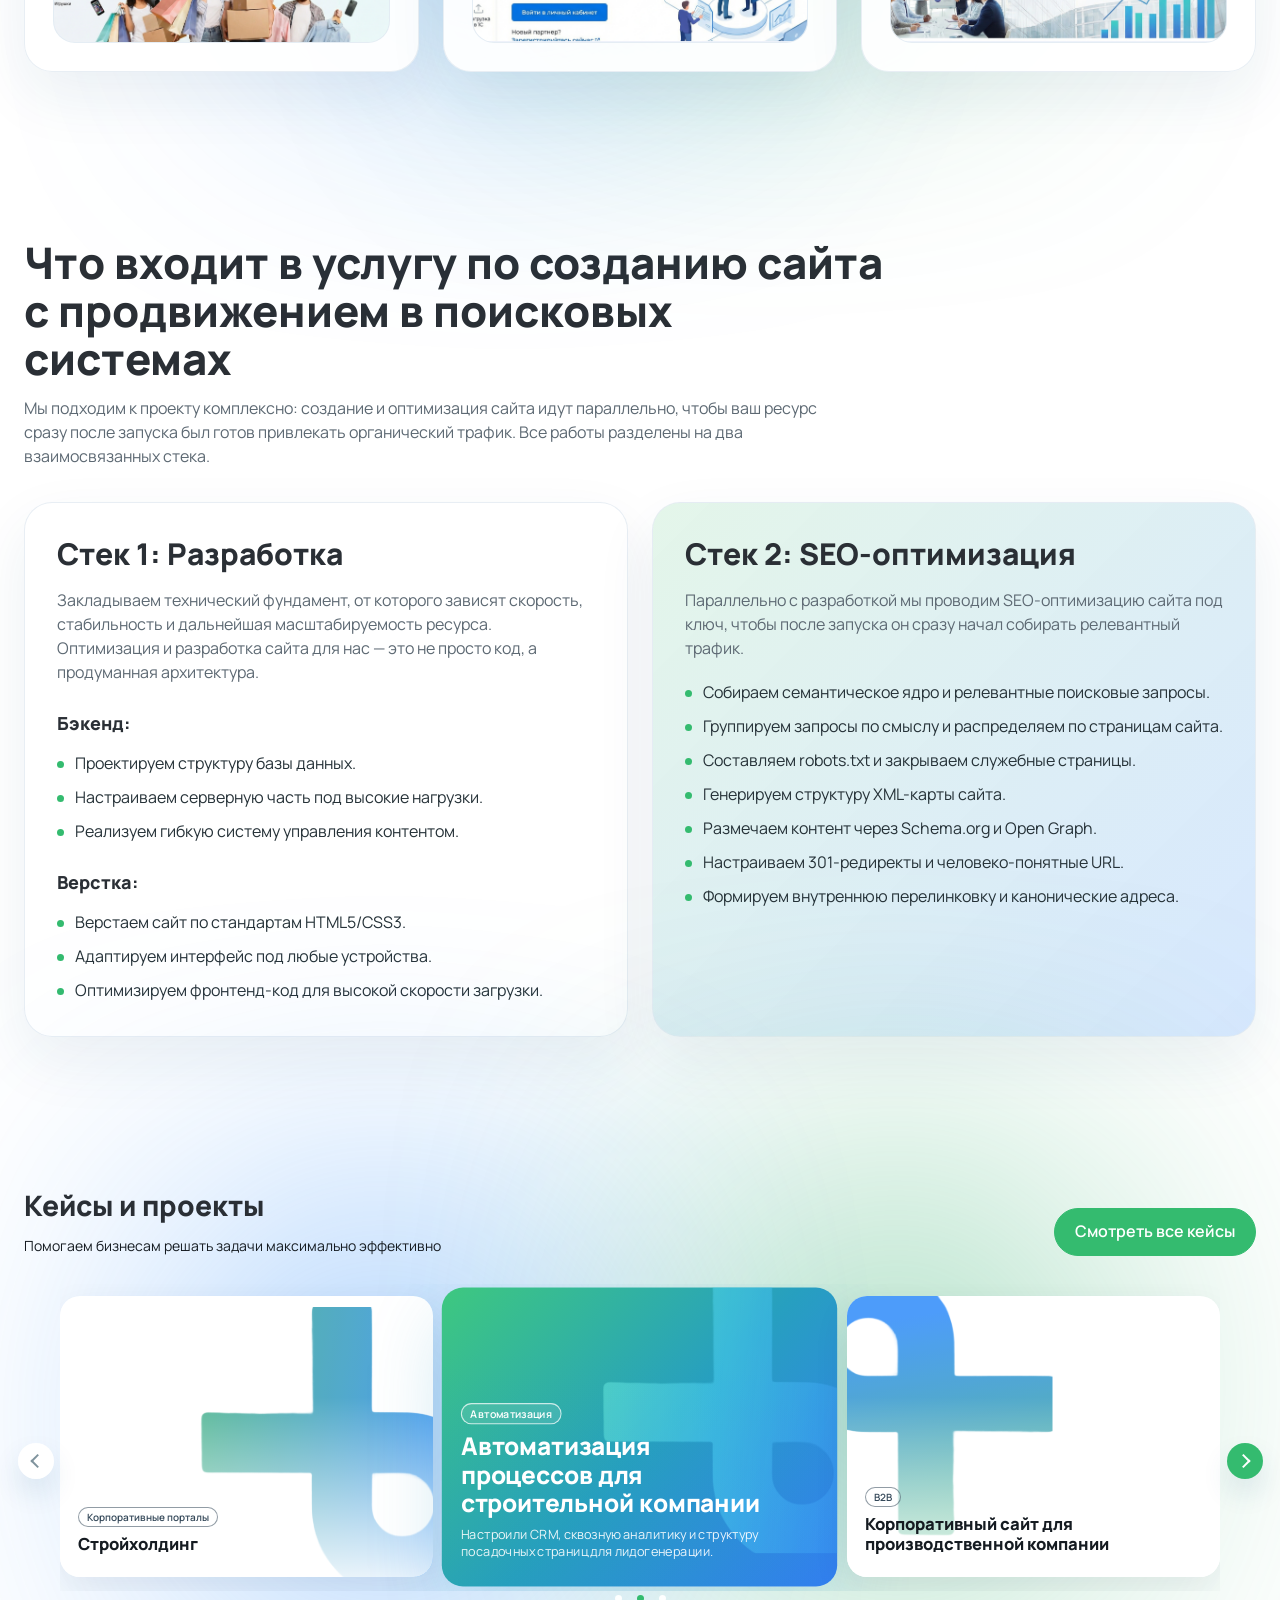
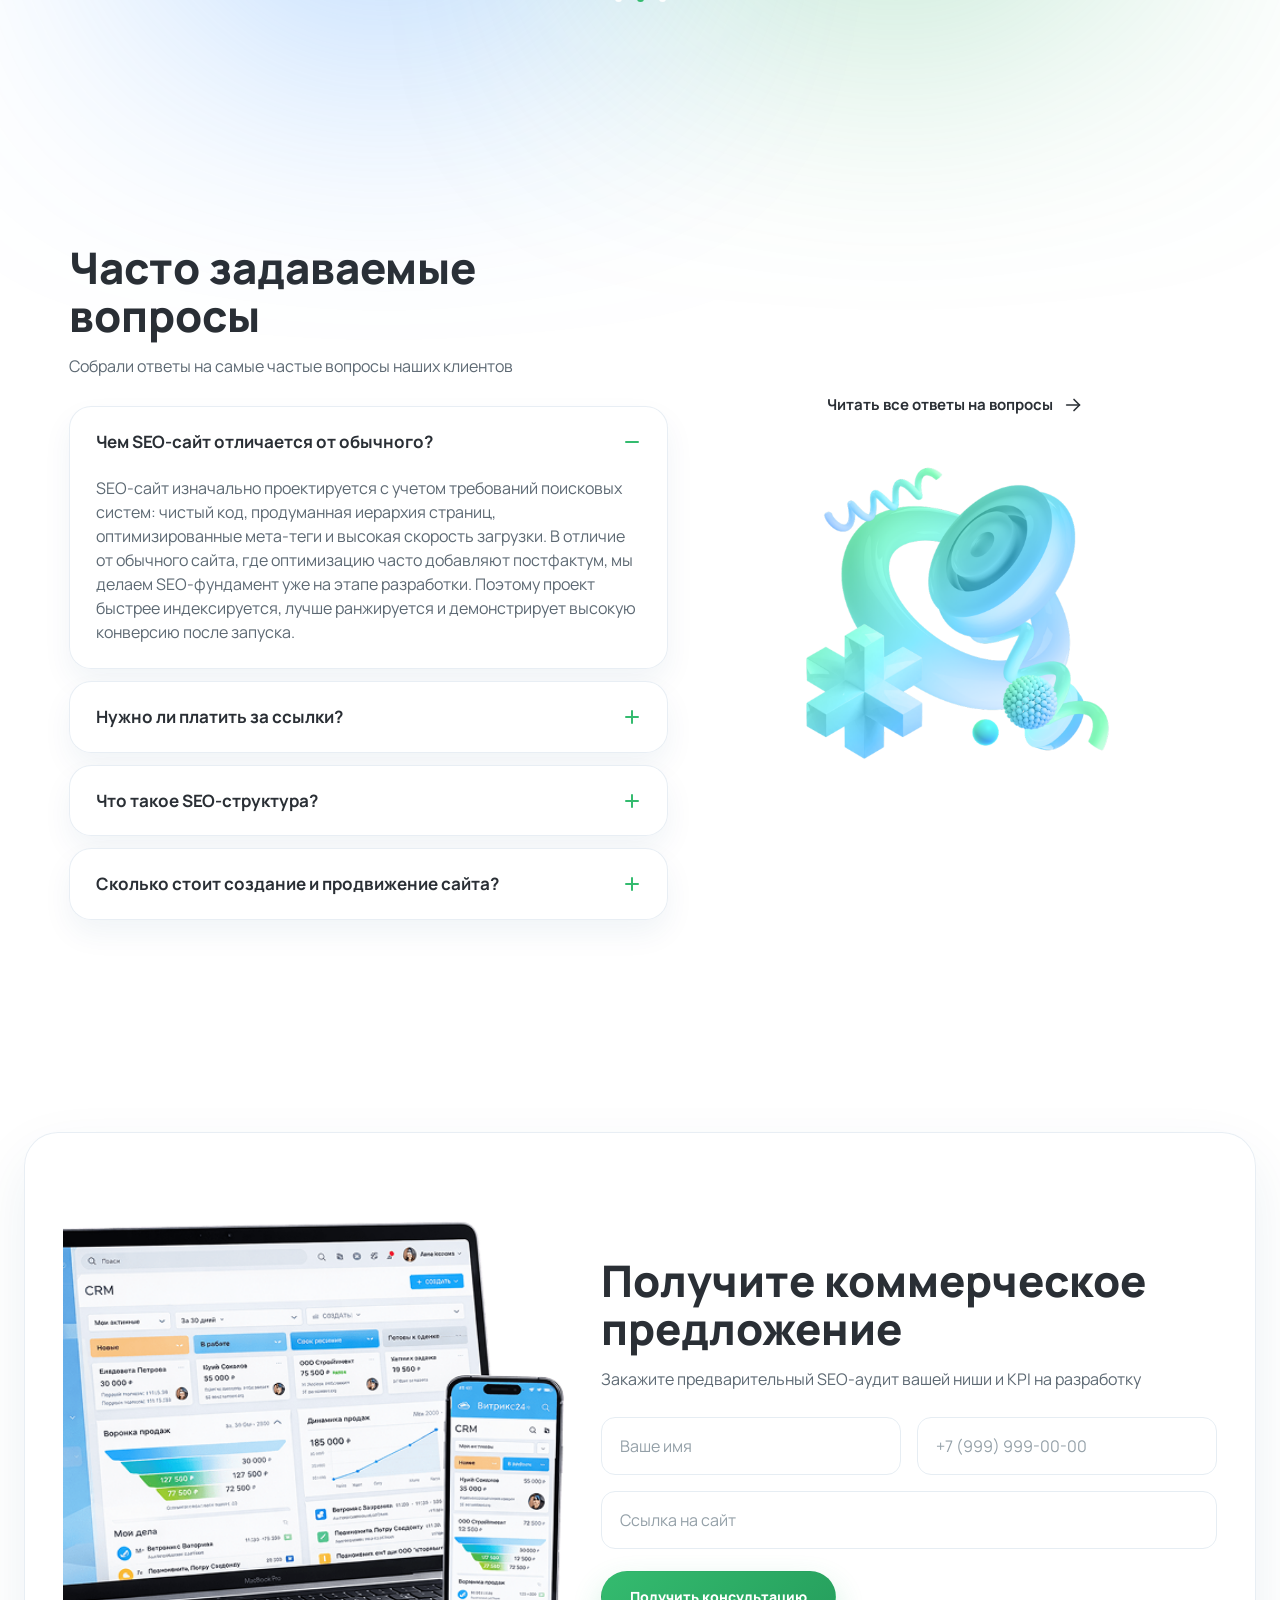
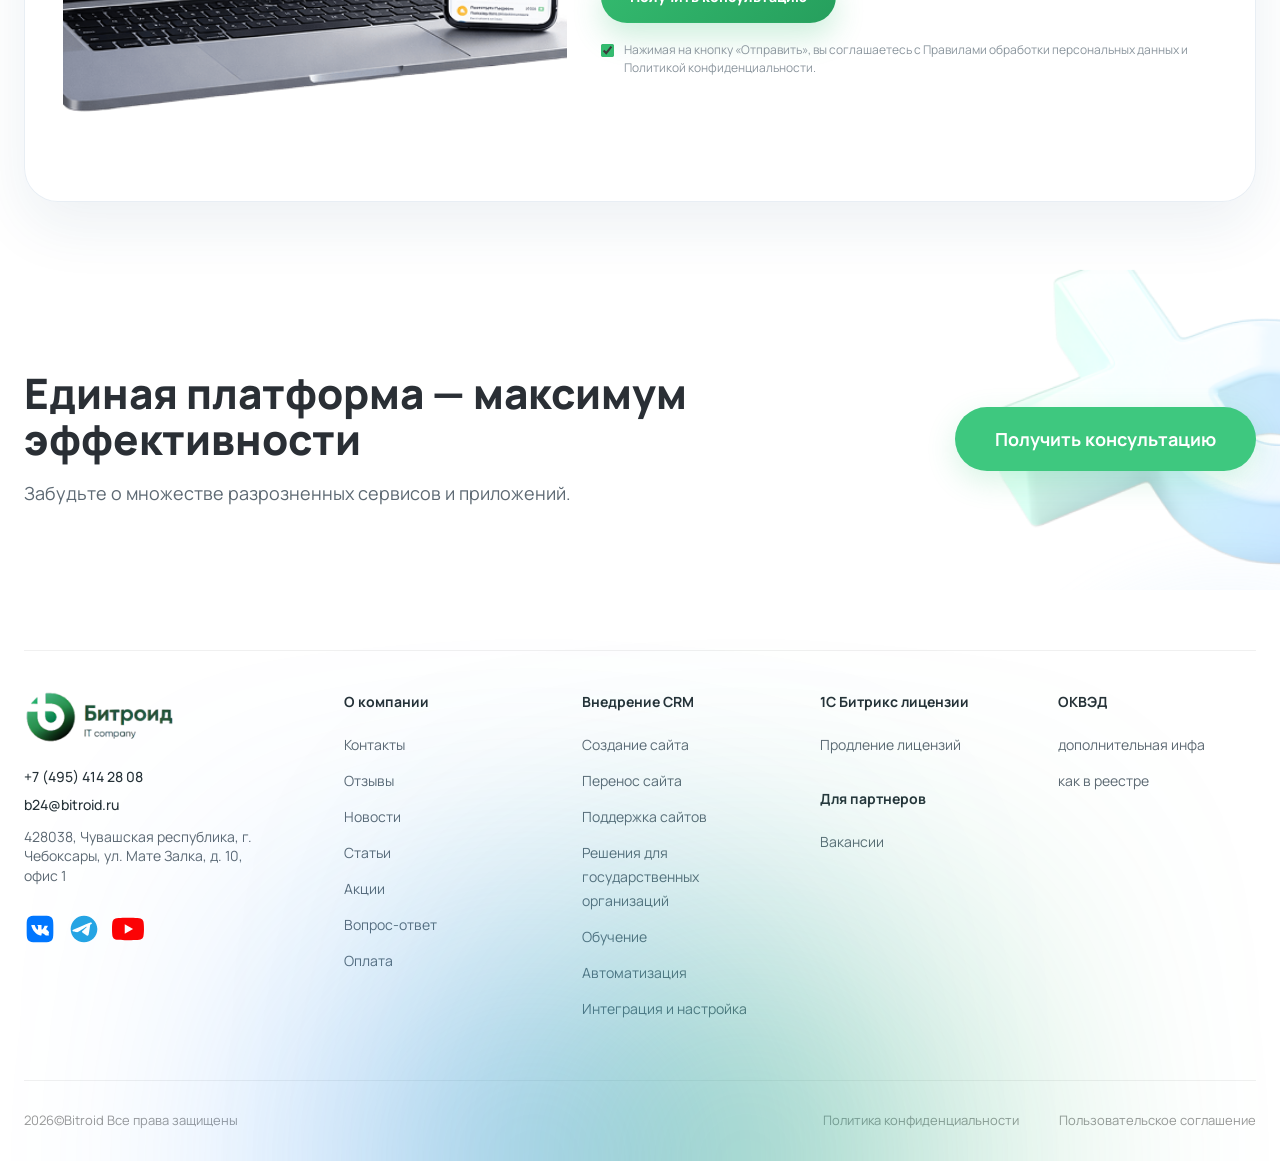
==== commit c0cec294: "Update cases section background ellipses and remove overflow" ====
--- a/index.html
+++ b/index.html
@@ -1,10 +1,12 @@
 <!DOCTYPE html>
 <html lang="ru">
+
 <head>
   <meta charset="UTF-8">
   <meta http-equiv="X-UA-Compatible" content="IE=edge">
   <meta name="viewport" content="width=device-width, initial-scale=1.0">
-  <meta name="description" content="Создание сайта под ключ с SEO-продвижением: аналитика, разработка, структура, контент и запуск проекта с учетом поисковой оптимизации.">
+  <meta name="description"
+    content="Создание сайта под ключ с SEO-продвижением: аналитика, разработка, структура, контент и запуск проекта с учетом поисковой оптимизации.">
   <title>Создание сайта под ключ с SEO-продвижением</title>
   <link rel="preconnect" href="https://fonts.googleapis.com">
   <link rel="preconnect" href="https://fonts.gstatic.com" crossorigin>
@@ -52,6 +54,7 @@
     }
   </script>
 </head>
+
 <body>
   <div class="site-shell">
     <!-- Header -->
@@ -64,26 +67,35 @@
 
           <nav class="site-header__nav" aria-label="Основная навигация">
             <ul class="site-menu">
-              <li class="site-menu__item"><a class="site-menu__link site-menu__link--dropdown" href="#services">Услуги</a></li>
-              <li class="site-menu__item"><a class="site-menu__link site-menu__link--dropdown" href="#included">Продукты</a></li>
-              <li class="site-menu__item"><a class="site-menu__link site-menu__link--dropdown" href="#included">Готовые решения</a></li>
-              <li class="site-menu__item"><a class="site-menu__link site-menu__link--dropdown" href="#cases">Кейсы и проекты</a></li>
-              <li class="site-menu__item"><a class="site-menu__link site-menu__link--dropdown" href="#faq">О нас</a></li>
+              <li class="site-menu__item"><a class="site-menu__link site-menu__link--dropdown"
+                  href="#services">Услуги</a></li>
+              <li class="site-menu__item"><a class="site-menu__link site-menu__link--dropdown"
+                  href="#included">Продукты</a></li>
+              <li class="site-menu__item"><a class="site-menu__link site-menu__link--dropdown" href="#included">Готовые
+                  решения</a></li>
+              <li class="site-menu__item"><a class="site-menu__link site-menu__link--dropdown" href="#cases">Кейсы и
+                  проекты</a></li>
+              <li class="site-menu__item"><a class="site-menu__link site-menu__link--dropdown" href="#faq">О нас</a>
+              </li>
             </ul>
           </nav>
 
           <div class="site-header__actions">
             <a class="site-header__phone" href="tel:+74954142808">+7 (495) 414 28 08</a>
 
-            <button class="site-header__icon-button js-search-toggle" type="button" aria-label="Открыть поиск" aria-expanded="false" aria-controls="mobile-search">
+            <button class="site-header__icon-button js-search-toggle" type="button" aria-label="Открыть поиск"
+              aria-expanded="false" aria-controls="mobile-search">
               <svg viewBox="0 0 20 20" aria-hidden="true">
-                <path d="M8.75 3.75a5 5 0 1 0 0 10a5 5 0 0 0 0-10Zm0-2a7 7 0 1 1 0 14a7 7 0 0 1 0-14Zm9.66 15.24l-3.84-3.84l1.42-1.42l3.84 3.84l-1.42 1.42Z"></path>
+                <path
+                  d="M8.75 3.75a5 5 0 1 0 0 10a5 5 0 0 0 0-10Zm0-2a7 7 0 1 1 0 14a7 7 0 0 1 0-14Zm9.66 15.24l-3.84-3.84l1.42-1.42l3.84 3.84l-1.42 1.42Z">
+                </path>
               </svg>
             </button>
 
             <a class="button button--primary site-header__cta" href="#contact">Обсудить проект</a>
 
-            <button class="site-header__burger js-burger-toggle" type="button" aria-label="Открыть меню" aria-expanded="false" aria-controls="site-header-drawer">
+            <button class="site-header__burger js-burger-toggle" type="button" aria-label="Открыть меню"
+              aria-expanded="false" aria-controls="site-header-drawer">
               <span></span>
               <span></span>
               <span></span>
@@ -96,10 +108,13 @@
         <div class="container">
           <form class="site-header__search-form site-header__search-form--mobile" action="#" method="get">
             <label class="visually-hidden" for="mobile-search-field">Поиск по сайту</label>
-            <input class="site-header__search-input" id="mobile-search-field" type="search" name="q" placeholder="Поиск по сайту" autocomplete="off">
+            <input class="site-header__search-input" id="mobile-search-field" type="search" name="q"
+              placeholder="Поиск по сайту" autocomplete="off">
             <button class="site-header__search-button" type="submit" aria-label="Найти">
               <svg viewBox="0 0 20 20" aria-hidden="true">
-                <path d="M8.75 3.75a5 5 0 1 0 0 10a5 5 0 0 0 0-10Zm0-2a7 7 0 1 1 0 14a7 7 0 0 1 0-14Zm9.66 15.24l-3.84-3.84l1.42-1.42l3.84 3.84l-1.42 1.42Z"></path>
+                <path
+                  d="M8.75 3.75a5 5 0 1 0 0 10a5 5 0 0 0 0-10Zm0-2a7 7 0 1 1 0 14a7 7 0 0 1 0-14Zm9.66 15.24l-3.84-3.84l1.42-1.42l3.84 3.84l-1.42 1.42Z">
+                </path>
               </svg>
             </button>
           </form>
@@ -232,7 +247,8 @@
       <section class="included section" id="included">
         <div class="container">
           <div class="section-heading section-heading--wide">
-            <h2 class="section-heading__title">Что входит в услугу по созданию сайта с продвижением в поисковых системах</h2>
+            <h2 class="section-heading__title">Что входит в услугу по созданию сайта с продвижением в поисковых системах
+            </h2>
             <p class="section-heading__text">
               Мы подходим к проекту комплексно: создание и оптимизация сайта идут параллельно, чтобы ваш
               ресурс сразу после запуска был готов привлекать органический трафик. Все работы разделены на два
@@ -245,7 +261,8 @@
               <h3 class="included-card__title">Стек 1: Разработка</h3>
               <p class="included-card__text">
                 Закладываем технический фундамент, от которого зависят скорость, стабильность и дальнейшая
-                масштабируемость ресурса. Оптимизация и разработка сайта для нас — это не просто код, а продуманная архитектура.
+                масштабируемость ресурса. Оптимизация и разработка сайта для нас — это не просто код, а продуманная
+                архитектура.
               </p>
 
               <div class="included-card__group">
@@ -298,6 +315,8 @@
             </div>
             <a class="button button--outline cases__button" href="#contact">Смотреть все кейсы</a>
           </div>
+
+
 
           <div class="cases__slider-wrap">
             <button class="cases__arrow cases__arrow--prev" type="button" aria-label="Предыдущий слайд"></button>
@@ -326,7 +345,8 @@
                     <div class="case-card__body">
                       <span class="case-card__label">Автоматизация</span>
                       <h3 class="case-card__title">Автоматизация процессов для строительной компании</h3>
-                      <p class="case-card__text">Настроили CRM, сквозную аналитику и структуру посадочных страниц для лидогенерации.</p>
+                      <p class="case-card__text">Настроили CRM, сквозную аналитику и структуру посадочных страниц для
+                        лидогенерации.</p>
                     </div>
                   </article>
                 </div>
@@ -336,7 +356,8 @@
                     <div class="case-card__body">
                       <span class="case-card__label">B2B</span>
                       <h3 class="case-card__title">Корпоративный сайт для производственной компании</h3>
-                      <p class="case-card__text">Объединили каталог, посадочные страницы и CRM-интеграцию в единую платформу.</p>
+                      <p class="case-card__text">Объединили каталог, посадочные страницы и CRM-интеграцию в единую
+                        платформу.</p>
                     </div>
                   </article>
                 </div>
@@ -346,6 +367,8 @@
             <button class="cases__arrow cases__arrow--next" type="button" aria-label="Следующий слайд"></button>
             <div class="cases__pagination"></div>
           </div>
+          <div class="cases__ellipse cases__ellipse--1"></div>
+          <div class="cases__ellipse cases__ellipse--2"></div>
         </div>
       </section>
 
@@ -385,8 +408,10 @@
                   </button>
                   <div class="faq-item__answer">
                     <p>
-                      На старте мы фокусируемся на технической оптимизации, структуре, контенте и внутренней перелинковке.
-                      Покупка ссылок рассматривается отдельно и только после анализа конкурентной среды и потенциала ниши.
+                      На старте мы фокусируемся на технической оптимизации, структуре, контенте и внутренней
+                      перелинковке.
+                      Покупка ссылок рассматривается отдельно и только после анализа конкурентной среды и потенциала
+                      ниши.
                     </p>
                   </div>
                 </article>
@@ -399,7 +424,8 @@
                   <div class="faq-item__answer">
                     <p>
                       Это карта будущего сайта, где каждая страница создается под отдельную группу запросов.
-                      Такая структура помогает охватить больше поискового спроса и повысить релевантность каждой посадочной страницы.
+                      Такая структура помогает охватить больше поискового спроса и повысить релевантность каждой
+                      посадочной страницы.
                     </p>
                   </div>
                 </article>
@@ -451,17 +477,20 @@
                 <div class="contact-form__grid">
                   <div class="contact-form__field">
                     <label class="visually-hidden" for="contact-name">Ваше имя</label>
-                    <input class="contact-form__input" id="contact-name" type="text" name="name" placeholder="Ваше имя" autocomplete="name" required>
+                    <input class="contact-form__input" id="contact-name" type="text" name="name" placeholder="Ваше имя"
+                      autocomplete="name" required>
                   </div>
 
                   <div class="contact-form__field">
                     <label class="visually-hidden" for="contact-phone">Телефон</label>
-                    <input class="contact-form__input" id="contact-phone" type="tel" name="phone" placeholder="+7 (999) 999-00-00" autocomplete="tel" required>
+                    <input class="contact-form__input" id="contact-phone" type="tel" name="phone"
+                      placeholder="+7 (999) 999-00-00" autocomplete="tel" required>
                   </div>
 
                   <div class="contact-form__field contact-form__field--full">
                     <label class="visually-hidden" for="contact-site">Ссылка на сайт</label>
-                    <input class="contact-form__input" id="contact-site" type="url" name="site" placeholder="Ссылка на сайт" autocomplete="url">
+                    <input class="contact-form__input" id="contact-site" type="url" name="site"
+                      placeholder="Ссылка на сайт" autocomplete="url">
                   </div>
                 </div>
 
@@ -469,7 +498,8 @@
 
                 <label class="contact-form__agree">
                   <input class="contact-form__checkbox" type="checkbox" name="agree" checked>
-                  <span>Нажимая на кнопку «Отправить», вы соглашаетесь с Правилами обработки персональных данных и Политикой конфиденциальности.</span>
+                  <span>Нажимая на кнопку «Отправить», вы соглашаетесь с Правилами обработки персональных данных и
+                    Политикой конфиденциальности.</span>
                 </label>
               </form>
             </div>
@@ -513,13 +543,15 @@
             </div>
 
             <div class="socials" aria-label="Социальные сети">
-              <a class="socials__link socials__link--vk" href="https://vk.com/" target="_blank" rel="noopener noreferrer">
+              <a class="socials__link socials__link--vk" href="https://vk.com/" target="_blank"
+                rel="noopener noreferrer">
                 <img src="images/vk.svg" alt="VK">
               </a>
               <a class="socials__link socials__link--tg" href="https://t.me/" target="_blank" rel="noopener noreferrer">
                 <img src="images/tg.svg" alt="Telegram">
               </a>
-              <a class="socials__link socials__link--yt" href="https://youtube.com/" target="_blank" rel="noopener noreferrer">
+              <a class="socials__link socials__link--yt" href="https://youtube.com/" target="_blank"
+                rel="noopener noreferrer">
                 <img src="images/yt.svg" alt="YouTube">
               </a>
             </div>
@@ -596,4 +628,5 @@
   <script src="https://cdn.jsdelivr.net/npm/swiper@11/swiper-bundle.min.js" defer></script>
   <script src="js/main.js" defer></script>
 </body>
-</html>
+
+</html>
--- a/css/main.css
+++ b/css/main.css
@@ -597,6 +597,8 @@
 }
 
 .hero__actions {
+  position: relative;
+  z-index: 2;
   display: flex;
   flex-wrap: wrap;
   align-items: center;
@@ -943,11 +945,7 @@
 
 /* Cases */
 .cases {
-  overflow: hidden;
   padding: 70px 0 78px;
-  background:
-    linear-gradient(180deg, #ffffff 0 155px, rgba(255, 255, 255, 0) 155px),
-    linear-gradient(105deg, rgba(238, 255, 246, 0.96) 0%, rgba(220, 248, 237, 0.94) 24%, rgba(159, 207, 255, 0.9) 56%, rgba(238, 247, 255, 0.92) 74%, #ffffff 100%);
 }
 
 .cases__top {
@@ -1038,12 +1036,12 @@
 
 .case-card::before {
   content: "";
- position: absolute;
-   top: 11px;
-    right: -54px;
-    width: 331px;
-    height: 279px;
-background: linear-gradient(98.54deg, #34AE6B 3.22%, #2587F9 86.86%);
+  position: absolute;
+  top: 11px;
+  right: -54px;
+  width: 331px;
+  height: 279px;
+  background: linear-gradient(98.54deg, #34AE6B 3.22%, #2587F9 86.86%);
   -webkit-mask: url("../images/case\ 1.png") center / contain no-repeat;
   mask: url("../images/case\ 1.png ") center / contain no-repeat;
   opacity: 0.82;
@@ -1062,15 +1060,15 @@
 }
 
 .swiper-slide-next .case-card::before {
-    right: auto;
-    left: -51px;
-    top: -4px;
-    width: 254px;
-    height: 261px;
-    transform: rotate(-90deg) scaleY(-1);
-    background: linear-gradient(98.54deg, #34AE6B 3.22%, #2587F9 86.86%);
-    -webkit-mask: url("../images/case 1.png") center / contain no-repeat;
-    mask: url("../images/case 1.png") center / contain no-repeat;
+  right: auto;
+  left: -51px;
+  top: -4px;
+  width: 254px;
+  height: 261px;
+  transform: rotate(-90deg) scaleY(-1);
+  background: linear-gradient(98.54deg, #34AE6B 3.22%, #2587F9 86.86%);
+  -webkit-mask: url("../images/case 1.png") center / contain no-repeat;
+  mask: url("../images/case 1.png") center / contain no-repeat;
 
 }
 
@@ -1082,19 +1080,19 @@
 }
 
 .swiper-slide-active .case-card::before {
-      content: "";
-    position: absolute;
-    top: -9px;
-    right: -39px;
-    width: 295px;
-    height: 260px;
-    background: linear-gradient(96deg, rgba(126, 255, 225, 0.56) 4%, rgba(84, 218, 255, 0.54) 48%, rgba(61, 141, 255, 0.42) 100%);
-    -webkit-mask: url(../images/case\ 1.png ) center / contain no-repeat;
-    mask: url(../images/case\ 1.png ) center / contain no-repeat;
-    opacity: 0.82;
-    pointer-events: none;
-    z-index: 1;
-    transition: transform 0.6s ease;
+  content: "";
+  position: absolute;
+  top: -9px;
+  right: -39px;
+  width: 295px;
+  height: 260px;
+  background: linear-gradient(96deg, rgba(126, 255, 225, 0.56) 4%, rgba(84, 218, 255, 0.54) 48%, rgba(61, 141, 255, 0.42) 100%);
+  -webkit-mask: url(../images/case\ 1.png ) center / contain no-repeat;
+  mask: url(../images/case\ 1.png ) center / contain no-repeat;
+  opacity: 0.82;
+  pointer-events: none;
+  z-index: 1;
+  transition: transform 0.6s ease;
 }
 
 .swiper-slide-active .case-card::after {
@@ -1257,6 +1255,30 @@
   background: var(--color-primary);
 }
 
+.cases__ellipse {
+  position: absolute;
+  width: 300px;
+  height: 300px;
+  border-radius: 50%;
+  z-index: 1;
+  pointer-events: none;
+  filter: blur(150px);
+}
+
+.cases__ellipse--1 {
+  background: rgba(37, 135, 249, 1);
+  top: 50%;
+  left: 30%;
+  transform: translate(-50%, -50%);
+}
+
+.cases__ellipse--2 {
+  background: rgba(43, 172, 104, 1);
+  top: 45%;
+  left: 70%;
+  transform: translate(-50%, -50%);
+}
+
 /* FAQ */
 .faq__panel {
   position: relative;
@@ -1924,4 +1946,4 @@
   .site-footer__nav {
     grid-template-columns: 1fr;
   }
-}
+}
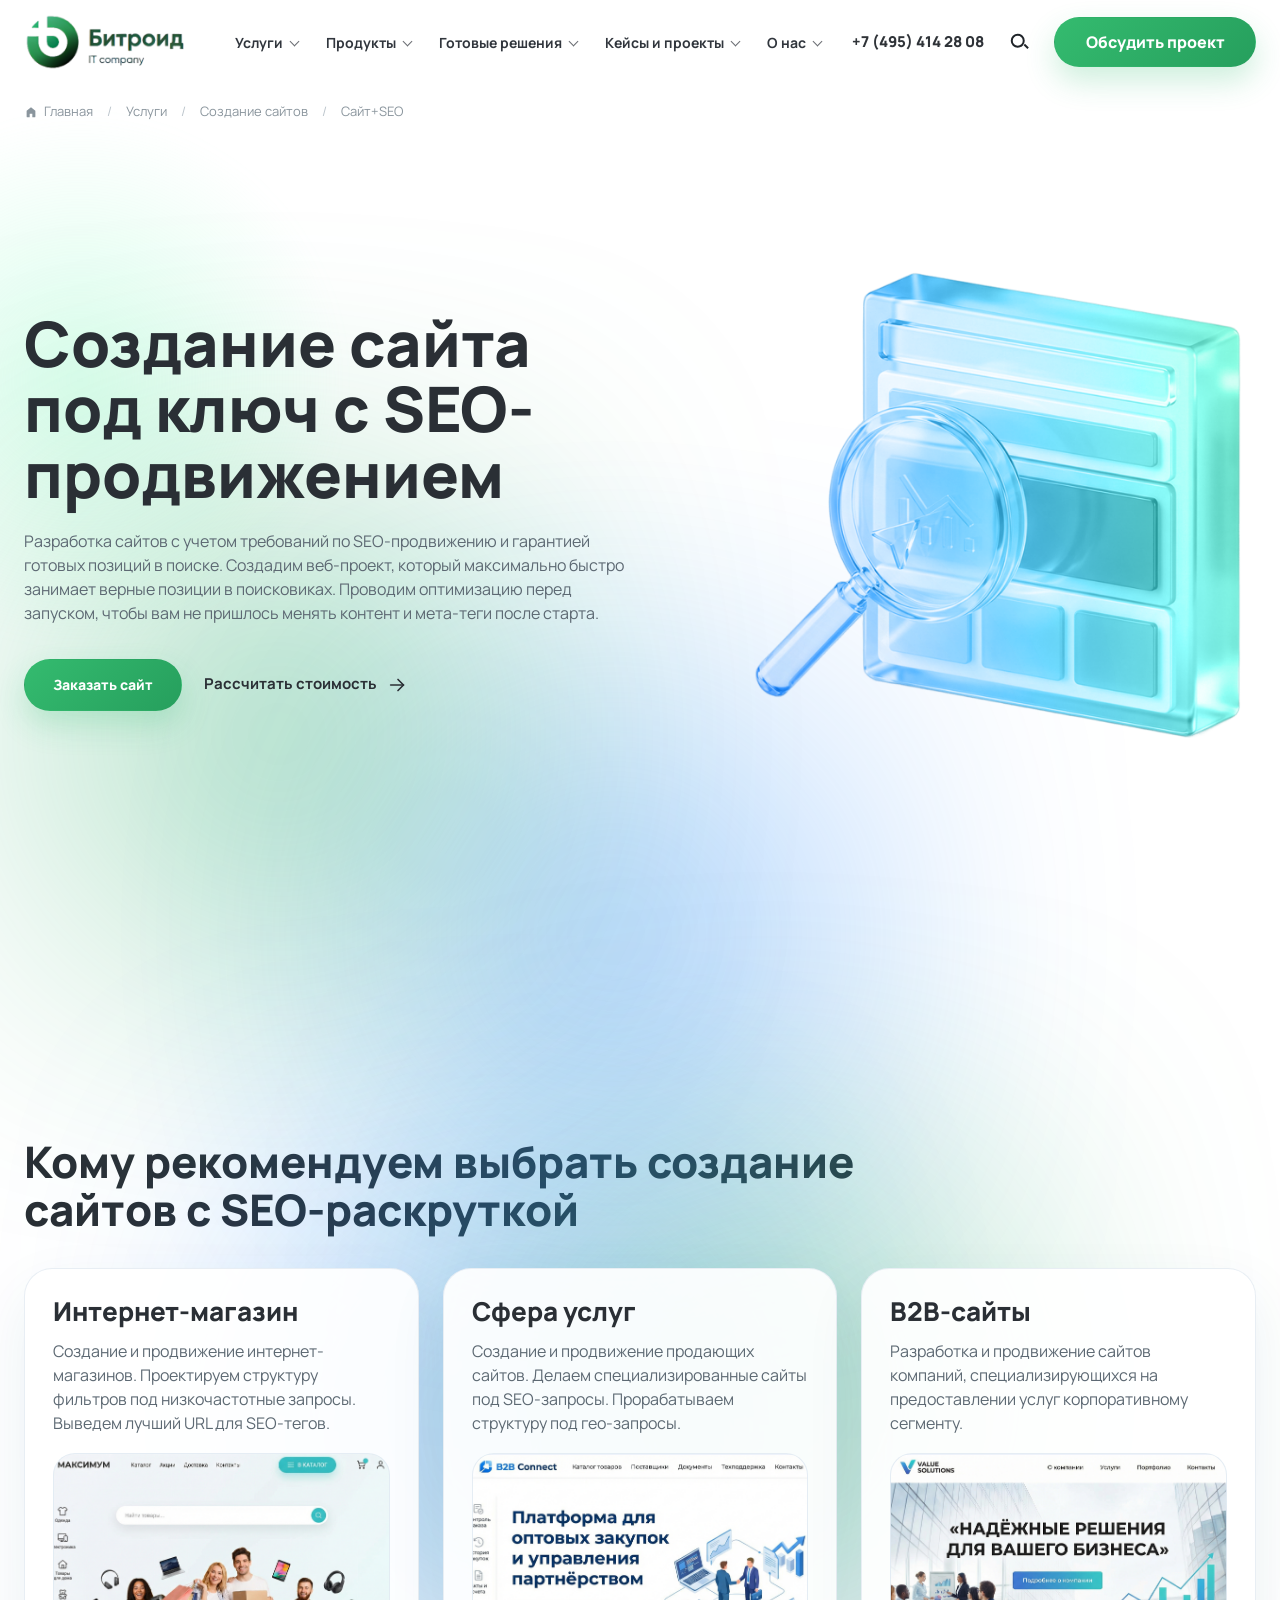
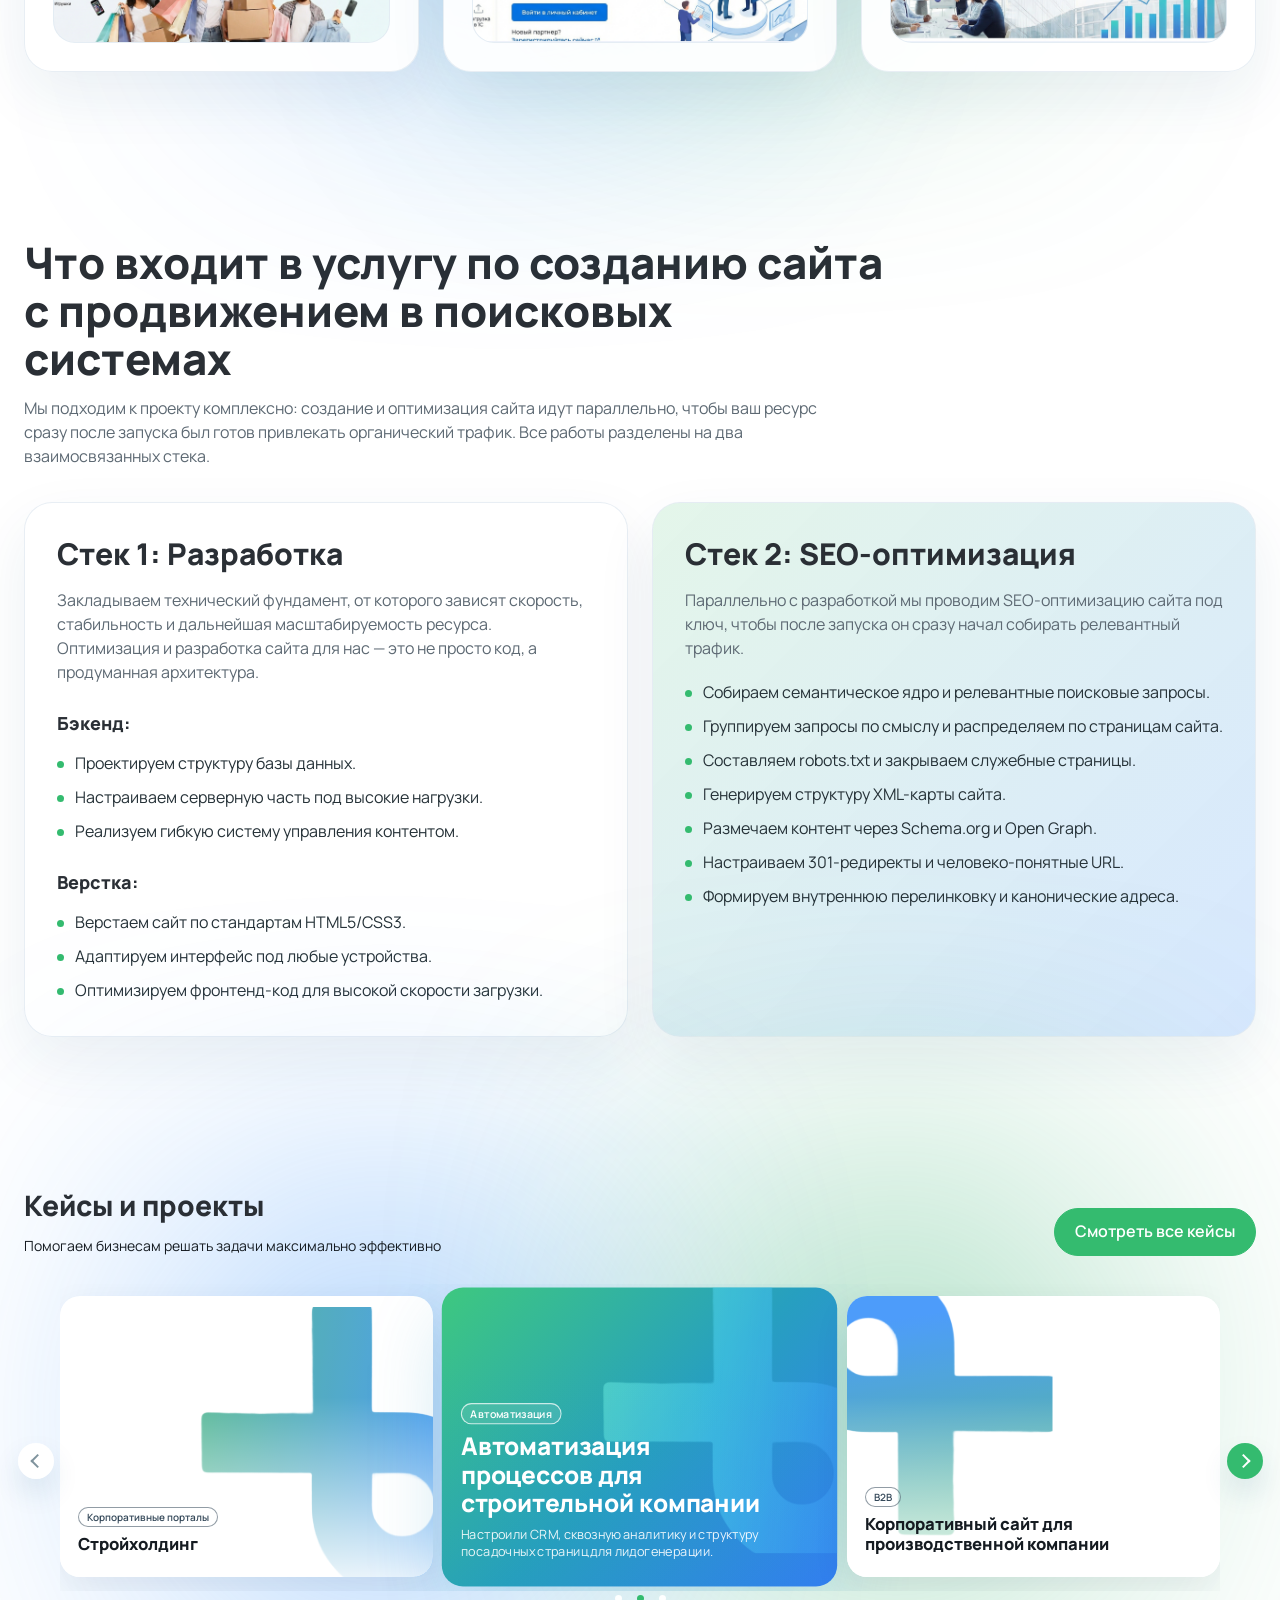
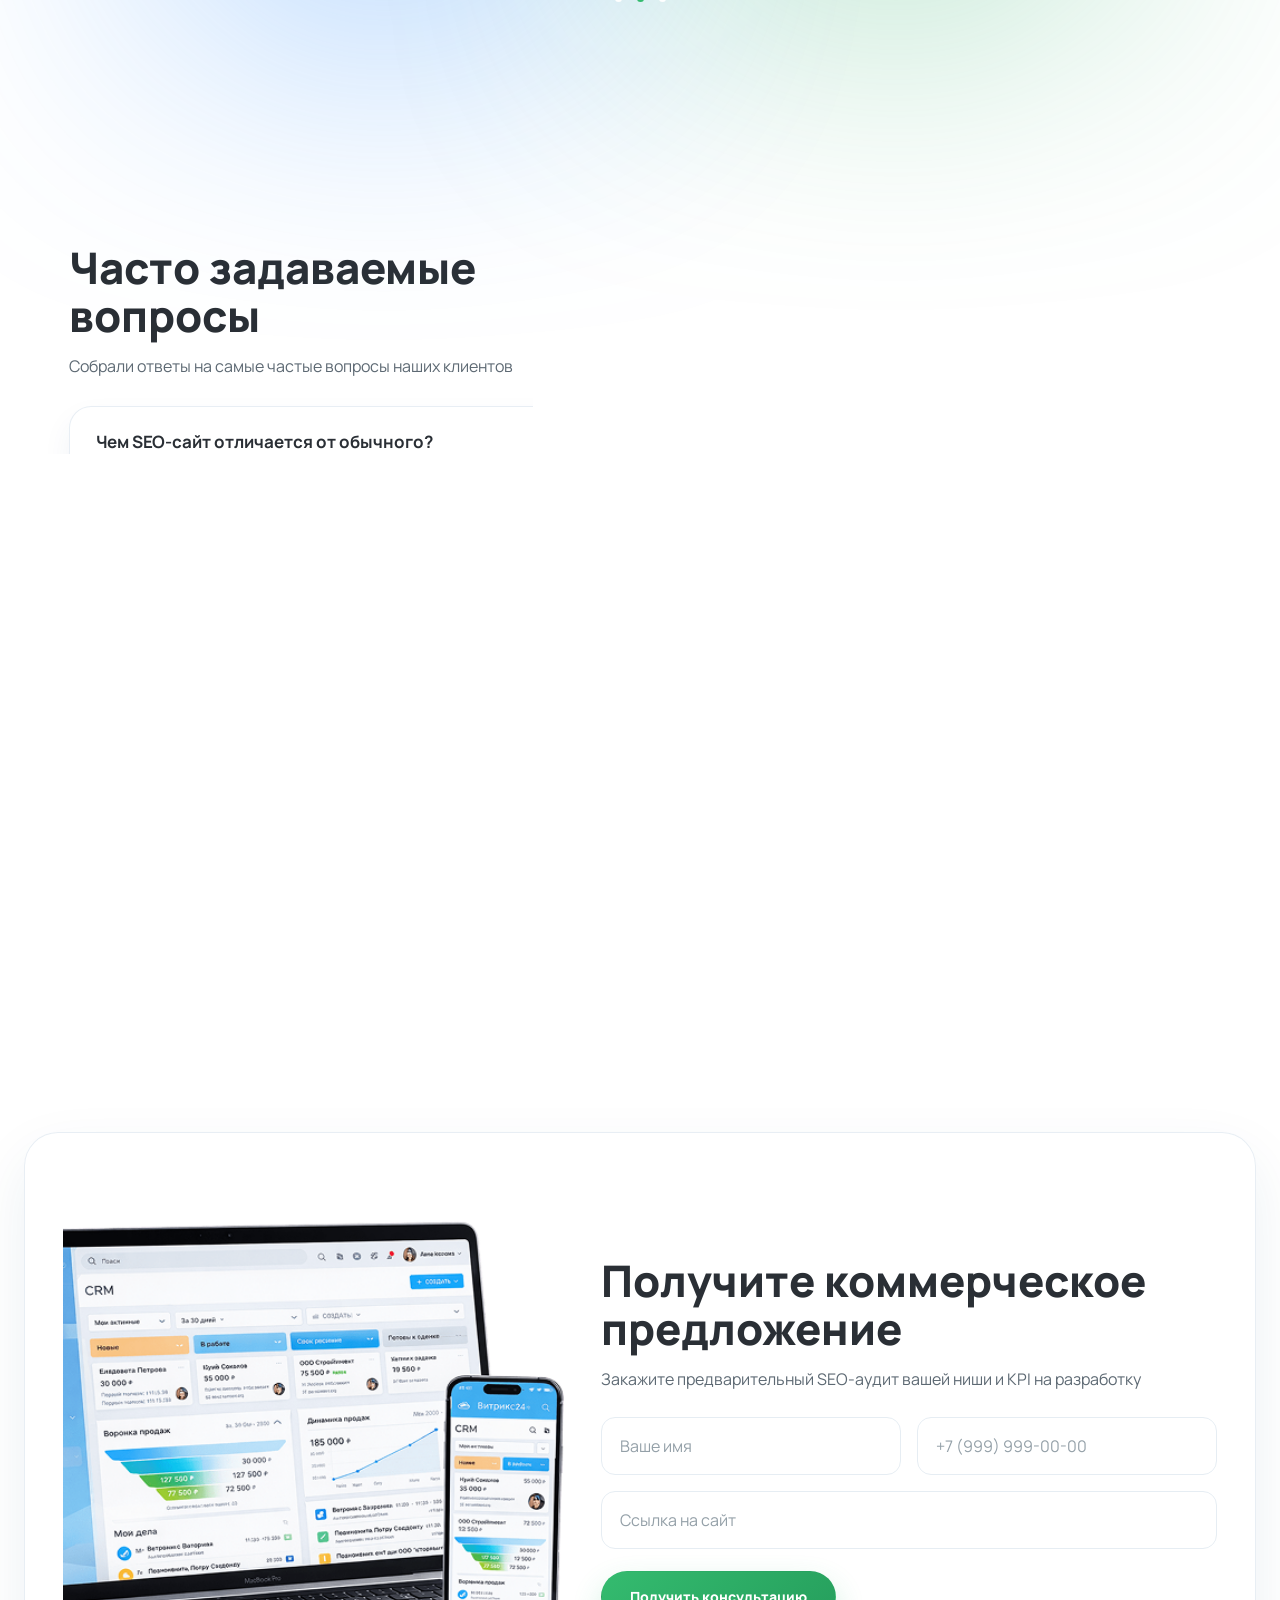
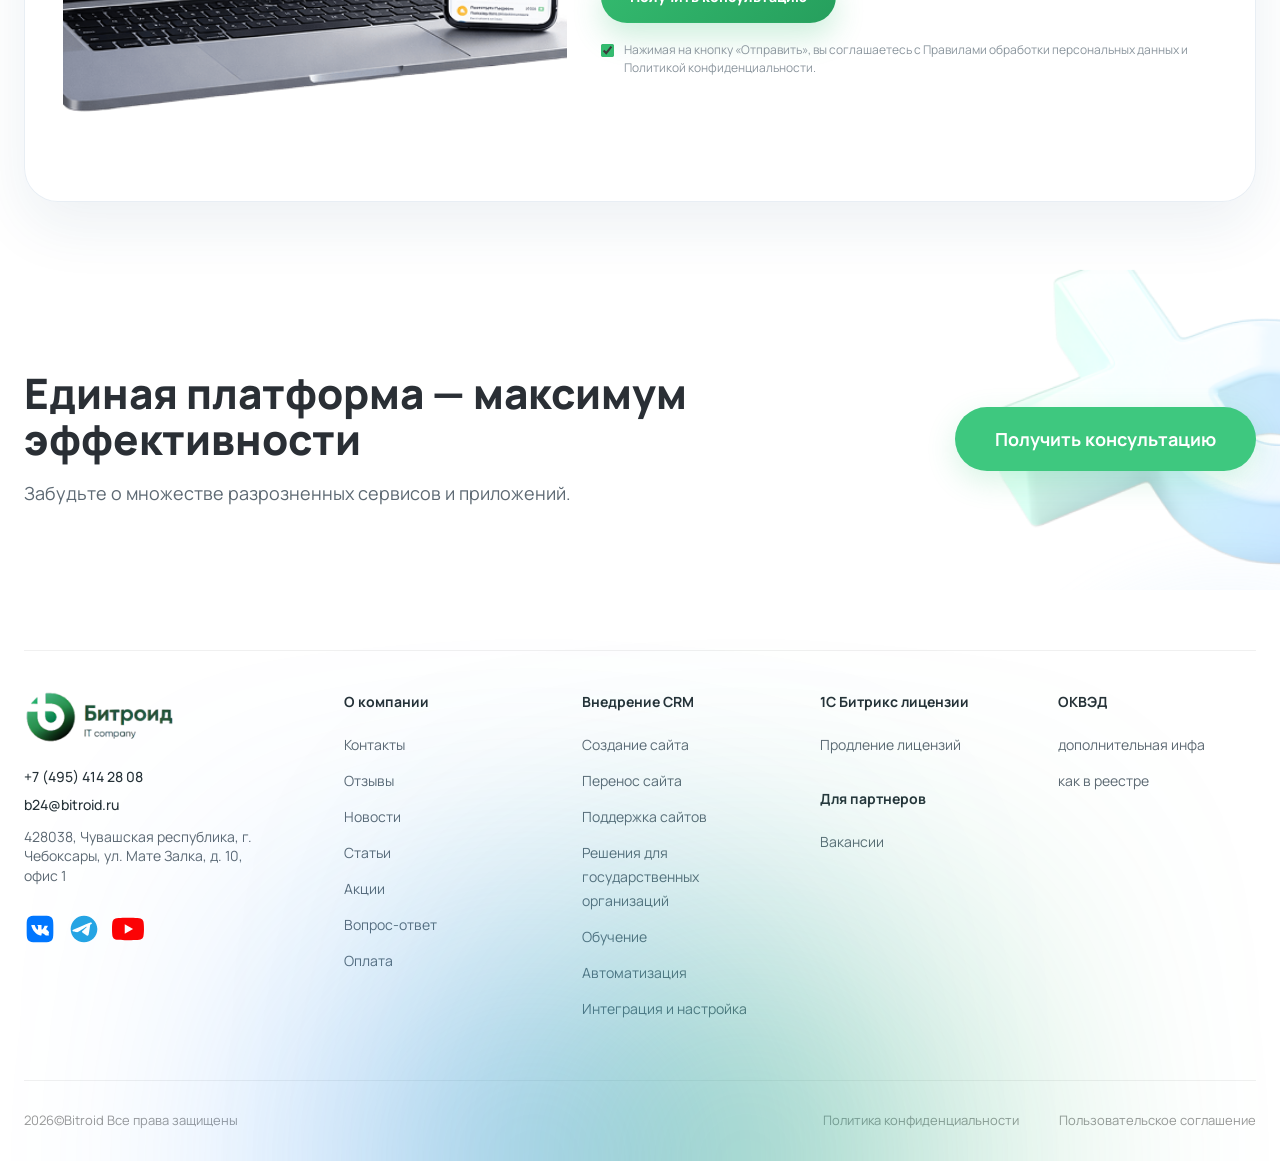
==== commit 2ee51090: "Add responsive design, favicon, SVG burger menu, and README" ====
--- a/index.html
+++ b/index.html
@@ -8,6 +8,10 @@
   <meta name="description"
     content="Создание сайта под ключ с SEO-продвижением: аналитика, разработка, структура, контент и запуск проекта с учетом поисковой оптимизации.">
   <title>Создание сайта под ключ с SEO-продвижением</title>
+  <link rel="apple-touch-icon" sizes="180x180" href="images/favicon/apple-touch-icon.png">
+  <link rel="icon" type="image/png" sizes="32x32" href="images/favicon/favicon-32x32.png">
+  <link rel="icon" type="image/png" sizes="16x16" href="images/favicon/favicon-16x16.png">
+  <link rel="manifest" href="images/favicon/site.webmanifest">
   <link rel="preconnect" href="https://fonts.googleapis.com">
   <link rel="preconnect" href="https://fonts.gstatic.com" crossorigin>
   <link href="https://fonts.googleapis.com/css2?family=Manrope:wght@400;500;600;700;800&display=swap" rel="stylesheet">
@@ -96,9 +100,15 @@
 
             <button class="site-header__burger js-burger-toggle" type="button" aria-label="Открыть меню"
               aria-expanded="false" aria-controls="site-header-drawer">
-              <span></span>
-              <span></span>
-              <span></span>
+              <svg class="burger-icon" width="24" height="24" viewBox="0 0 24 24" fill="none" stroke="currentColor" stroke-width="2" stroke-linecap="round" stroke-linejoin="round">
+                <line x1="3" y1="12" x2="21" y2="12"></line>
+                <line x1="3" y1="6" x2="21" y2="6"></line>
+                <line x1="3" y1="18" x2="21" y2="18"></line>
+              </svg>
+              <svg class="close-icon" width="24" height="24" viewBox="0 0 24 24" fill="none" stroke="currentColor" stroke-width="2" stroke-linecap="round" stroke-linejoin="round">
+                <line x1="18" y1="6" x2="6" y2="18"></line>
+                <line x1="6" y1="6" x2="18" y2="18"></line>
+              </svg>
             </button>
           </div>
         </div>
--- a/css/main.css
+++ b/css/main.css
@@ -98,7 +98,11 @@
   left: -180px;
   width: 520px;
   height: 520px;
-  background: radial-gradient(circle, rgba(161, 252, 207, 0.38) 0%, rgba(161, 252, 207, 0) 72%);
+  background: radial-gradient(
+    circle,
+    rgba(161, 252, 207, 0.38) 0%,
+    rgba(161, 252, 207, 0) 72%
+  );
 }
 
 .site-shell::after {
@@ -106,7 +110,11 @@
   bottom: 80px;
   width: 540px;
   height: 540px;
-  background: radial-gradient(circle, rgba(155, 207, 255, 0.34) 0%, rgba(155, 207, 255, 0) 72%);
+  background: radial-gradient(
+    circle,
+    rgba(155, 207, 255, 0.34) 0%,
+    rgba(155, 207, 255, 0) 72%
+  );
 }
 
 .container {
@@ -147,7 +155,12 @@
   font-size: 14px;
   font-weight: 800;
   line-height: 1;
-  transition: transform var(--transition), box-shadow var(--transition), background-color var(--transition), border-color var(--transition), color var(--transition);
+  transition:
+    transform var(--transition),
+    box-shadow var(--transition),
+    background-color var(--transition),
+    border-color var(--transition),
+    color var(--transition);
 }
 
 .button:hover {
@@ -156,7 +169,11 @@
 
 .button--primary {
   color: var(--color-white);
-  background: linear-gradient(135deg, var(--color-primary) 0%, var(--color-primary-dark) 100%);
+  background: linear-gradient(
+    135deg,
+    var(--color-primary) 0%,
+    var(--color-primary-dark) 100%
+  );
   box-shadow: 0 14px 30px rgba(52, 187, 111, 0.24);
 }
 
@@ -185,7 +202,9 @@
   font-size: 15px;
   font-weight: 700;
   color: var(--color-title);
-  transition: color var(--transition), transform var(--transition);
+  transition:
+    color var(--transition),
+    transform var(--transition);
 }
 
 .text-link svg {
@@ -320,7 +339,9 @@
   transform: rotate(45deg);
   order: 2;
   opacity: 0.72;
-  transition: transform var(--transition), opacity var(--transition);
+  transition:
+    transform var(--transition),
+    opacity var(--transition);
 }
 
 .site-menu__link:hover {
@@ -363,7 +384,9 @@
   border: 1px solid var(--color-line);
   border-radius: 999px;
   background: rgba(255, 255, 255, 0.92);
-  transition: border-color var(--transition), box-shadow var(--transition);
+  transition:
+    border-color var(--transition),
+    box-shadow var(--transition);
 }
 
 .site-header__search-input:focus,
@@ -412,7 +435,9 @@
   border-radius: 0;
   color: #1f2429;
   background: transparent;
-  transition: color var(--transition), transform var(--transition);
+  transition:
+    color var(--transition),
+    transform var(--transition);
 }
 
 .site-header__icon-button:hover,
@@ -422,22 +447,33 @@
 
 .site-header__burger {
   display: none;
+  align-items: center;
+  justify-content: center;
   width: 44px;
   height: 44px;
   padding: 0;
   border: 0;
   border-radius: 50%;
   background: rgba(245, 248, 250, 0.9);
-}
-
-.site-header__burger span {
+  color: var(--color-title);
+  cursor: pointer;
+}
+
+.site-header__burger .burger-icon,
+.site-header__burger .close-icon {
+  transition: opacity var(--transition);
+}
+
+.site-header__burger .close-icon {
+  display: none;
+}
+
+.site-header.is-open .site-header__burger .burger-icon {
+  display: none;
+}
+
+.site-header.is-open .site-header__burger .close-icon {
   display: block;
-  width: 18px;
-  height: 2px;
-  margin: 4px auto;
-  border-radius: 999px;
-  background: var(--color-title);
-  transition: transform var(--transition), opacity var(--transition);
 }
 
 .site-header__mobile-search {
@@ -456,7 +492,9 @@
   background: rgba(26, 41, 53, 0.32);
   opacity: 0;
   visibility: hidden;
-  transition: opacity var(--transition), visibility var(--transition);
+  transition:
+    opacity var(--transition),
+    visibility var(--transition);
 }
 
 .site-header__drawer {
@@ -513,18 +551,6 @@
   right: 0;
 }
 
-.site-header.is-open .site-header__burger span:nth-child(1) {
-  transform: translateY(6px) rotate(45deg);
-}
-
-.site-header.is-open .site-header__burger span:nth-child(2) {
-  opacity: 0;
-}
-
-.site-header.is-open .site-header__burger span:nth-child(3) {
-  transform: translateY(-6px) rotate(-45deg);
-}
-
 /* Breadcrumbs */
 .breadcrumbs {
   padding-top: 18px;
@@ -647,8 +673,15 @@
   inset: 8% 7% 16% 18%;
   border: 1px solid rgba(255, 255, 255, 0.68);
   border-radius: 48px;
-  background: linear-gradient(135deg, rgba(234, 251, 255, 0.98) 0%, rgba(120, 210, 255, 0.4) 58%, rgba(115, 255, 213, 0.42) 100%);
-  box-shadow: 0 26px 60px rgba(64, 170, 255, 0.2), inset 0 0 0 1px rgba(255, 255, 255, 0.26);
+  background: linear-gradient(
+    135deg,
+    rgba(234, 251, 255, 0.98) 0%,
+    rgba(120, 210, 255, 0.4) 58%,
+    rgba(115, 255, 213, 0.42) 100%
+  );
+  box-shadow:
+    0 26px 60px rgba(64, 170, 255, 0.2),
+    inset 0 0 0 1px rgba(255, 255, 255, 0.26);
   transform: rotate(6deg);
   overflow: hidden;
 }
@@ -663,11 +696,23 @@
 
 .glass-figure__panel::before {
   background:
-    linear-gradient(to bottom, rgba(255, 255, 255, 0.78) 0 17%, transparent 17% 100%),
+    linear-gradient(
+      to bottom,
+      rgba(255, 255, 255, 0.78) 0 17%,
+      transparent 17% 100%
+    ),
     linear-gradient(to right, rgba(255, 255, 255, 0.24) 1px, transparent 1px),
     linear-gradient(to bottom, rgba(255, 255, 255, 0.24) 1px, transparent 1px),
-    linear-gradient(135deg, rgba(255, 255, 255, 0.34), rgba(255, 255, 255, 0) 66%);
-  background-size: 100% 100%, 22% 100%, 100% 23%, 100% 100%;
+    linear-gradient(
+      135deg,
+      rgba(255, 255, 255, 0.34),
+      rgba(255, 255, 255, 0) 66%
+    );
+  background-size:
+    100% 100%,
+    22% 100%,
+    100% 23%,
+    100% 100%;
 }
 
 .glass-figure__panel::after {
@@ -687,8 +732,15 @@
   aspect-ratio: 1;
   border: 6px solid rgba(76, 177, 255, 0.48);
   border-radius: 50%;
-  background: radial-gradient(circle at 34% 30%, rgba(255, 255, 255, 0.96) 0%, rgba(214, 247, 255, 0.58) 34%, rgba(92, 184, 255, 0.18) 100%);
-  box-shadow: inset 0 0 0 1px rgba(255, 255, 255, 0.8), 0 24px 48px rgba(51, 159, 255, 0.18);
+  background: radial-gradient(
+    circle at 34% 30%,
+    rgba(255, 255, 255, 0.96) 0%,
+    rgba(214, 247, 255, 0.58) 34%,
+    rgba(92, 184, 255, 0.18) 100%
+  );
+  box-shadow:
+    inset 0 0 0 1px rgba(255, 255, 255, 0.8),
+    0 24px 48px rgba(51, 159, 255, 0.18);
   backdrop-filter: blur(8px);
 }
 
@@ -707,7 +759,11 @@
   width: 12%;
   height: 30%;
   border-radius: 999px;
-  background: linear-gradient(180deg, rgba(214, 248, 255, 0.9) 0%, rgba(122, 209, 255, 0.68) 100%);
+  background: linear-gradient(
+    180deg,
+    rgba(214, 248, 255, 0.9) 0%,
+    rgba(122, 209, 255, 0.68) 100%
+  );
   box-shadow: inset 0 0 0 1px rgba(255, 255, 255, 0.72);
   transform: rotate(39deg);
 }
@@ -816,7 +872,11 @@
   margin-top: auto;
   border-radius: 22px;
   border: 1px solid rgba(227, 235, 243, 0.9);
-  background: linear-gradient(180deg, rgba(246, 250, 252, 0.98) 0%, rgba(230, 240, 251, 0.9) 100%);
+  background: linear-gradient(
+    180deg,
+    rgba(246, 250, 252, 0.98) 0%,
+    rgba(230, 240, 251, 0.9) 100%
+  );
   overflow: hidden;
 }
 
@@ -832,7 +892,12 @@
   right: 18px;
   height: 10px;
   border-radius: 999px;
-  background: linear-gradient(90deg, rgba(110, 183, 255, 0.45) 0 35%, rgba(116, 245, 211, 0.42) 35% 62%, rgba(110, 183, 255, 0.16) 62% 100%);
+  background: linear-gradient(
+    90deg,
+    rgba(110, 183, 255, 0.45) 0 35%,
+    rgba(116, 245, 211, 0.42) 35% 62%,
+    rgba(110, 183, 255, 0.16) 62% 100%
+  );
 }
 
 .audience-card__screen::after {
@@ -842,8 +907,16 @@
   bottom: 18px;
   border-radius: 18px;
   background:
-    linear-gradient(90deg, rgba(255, 255, 255, 0.92) 0 62%, rgba(164, 214, 255, 0.32) 62% 100%),
-    linear-gradient(180deg, rgba(205, 230, 255, 0.42) 0 46%, rgba(255, 255, 255, 0) 46% 100%);
+    linear-gradient(
+      90deg,
+      rgba(255, 255, 255, 0.92) 0 62%,
+      rgba(164, 214, 255, 0.32) 62% 100%
+    ),
+    linear-gradient(
+      180deg,
+      rgba(205, 230, 255, 0.42) 0 46%,
+      rgba(255, 255, 255, 0) 46% 100%
+    );
   box-shadow: inset 0 0 0 1px rgba(255, 255, 255, 0.6);
 }
 
@@ -891,7 +964,11 @@
 }
 
 .included-card--accent {
-  background: linear-gradient(135deg, rgba(226, 245, 232, 0.94) 0%, rgba(214, 231, 255, 0.98) 100%);
+  background: linear-gradient(
+    135deg,
+    rgba(226, 245, 232, 0.94) 0%,
+    rgba(214, 231, 255, 0.98) 100%
+  );
 }
 
 .included-card__title {
@@ -1007,7 +1084,9 @@
 .cases-slider .swiper-slide {
   height: auto;
   padding: 12px 0;
-  transition: transform 0.35s ease, opacity 0.35s ease;
+  transition:
+    transform 0.35s ease,
+    opacity 0.35s ease;
 }
 
 .case-card {
@@ -1018,7 +1097,10 @@
   overflow: hidden;
   background: #ffffff;
   box-shadow: 0 14px 36px rgba(25, 55, 79, 0.08);
-  transition: transform 0.4s ease, box-shadow 0.4s ease, background 0.4s ease;
+  transition:
+    transform 0.4s ease,
+    box-shadow 0.4s ease,
+    background 0.4s ease;
 }
 
 .case-card__body {
@@ -1041,7 +1123,7 @@
   right: -54px;
   width: 331px;
   height: 279px;
-  background: linear-gradient(98.54deg, #34AE6B 3.22%, #2587F9 86.86%);
+  background: linear-gradient(98.54deg, #34ae6b 3.22%, #2587f9 86.86%);
   -webkit-mask: url("../images/case\ 1.png") center / contain no-repeat;
   mask: url("../images/case\ 1.png ") center / contain no-repeat;
   opacity: 0.82;
@@ -1054,7 +1136,11 @@
   content: "";
   position: absolute;
   inset: 0;
-  background: linear-gradient(180deg, rgba(255, 255, 255, 0) 36%, rgba(255, 255, 255, 0.88) 100%);
+  background: linear-gradient(
+    180deg,
+    rgba(255, 255, 255, 0) 36%,
+    rgba(255, 255, 255, 0.88) 100%
+  );
   pointer-events: none;
   z-index: 2;
 }
@@ -1066,10 +1152,9 @@
   width: 254px;
   height: 261px;
   transform: rotate(-90deg) scaleY(-1);
-  background: linear-gradient(98.54deg, #34AE6B 3.22%, #2587F9 86.86%);
+  background: linear-gradient(98.54deg, #34ae6b 3.22%, #2587f9 86.86%);
   -webkit-mask: url("../images/case 1.png") center / contain no-repeat;
   mask: url("../images/case 1.png") center / contain no-repeat;
-
 }
 
 .swiper-slide-active .case-card {
@@ -1086,9 +1171,14 @@
   right: -39px;
   width: 295px;
   height: 260px;
-  background: linear-gradient(96deg, rgba(126, 255, 225, 0.56) 4%, rgba(84, 218, 255, 0.54) 48%, rgba(61, 141, 255, 0.42) 100%);
-  -webkit-mask: url(../images/case\ 1.png ) center / contain no-repeat;
-  mask: url(../images/case\ 1.png ) center / contain no-repeat;
+  background: linear-gradient(
+    96deg,
+    rgba(126, 255, 225, 0.56) 4%,
+    rgba(84, 218, 255, 0.54) 48%,
+    rgba(61, 141, 255, 0.42) 100%
+  );
+  -webkit-mask: url(../images/case\ 1.png) center / contain no-repeat;
+  mask: url(../images/case\ 1.png) center / contain no-repeat;
   opacity: 0.82;
   pointer-events: none;
   z-index: 1;
@@ -1096,7 +1186,11 @@
 }
 
 .swiper-slide-active .case-card::after {
-  background: linear-gradient(180deg, rgba(255, 255, 255, 0) 20%, rgba(28, 153, 155, 0.08) 100%);
+  background: linear-gradient(
+    180deg,
+    rgba(255, 255, 255, 0) 20%,
+    rgba(28, 153, 155, 0.08) 100%
+  );
 }
 
 .case-card--bg-1::before,
@@ -1107,7 +1201,11 @@
   left: -69px;
   width: 348px;
   height: 348px;
-  background: linear-gradient(98.54deg, rgba(52, 174, 107, 0.32) 3.22%, rgba(37, 135, 249, 0.38) 86.86%);
+  background: linear-gradient(
+    98.54deg,
+    rgba(52, 174, 107, 0.32) 3.22%,
+    rgba(37, 135, 249, 0.38) 86.86%
+  );
   -webkit-mask: url("../images/case 1.png") center / contain no-repeat;
   mask: url("../images/case 1.png") center / contain no-repeat;
   mix-blend-mode: normal;
@@ -1197,7 +1295,10 @@
   background: rgba(255, 255, 255, 0.95);
   box-shadow: 0 14px 28px rgba(25, 84, 126, 0.12);
   transform: translateY(-50%);
-  transition: transform var(--transition), box-shadow var(--transition), background-color var(--transition);
+  transition:
+    transform var(--transition),
+    box-shadow var(--transition),
+    background-color var(--transition);
 }
 
 .cases__arrow::before {
@@ -1292,8 +1393,6 @@
   border: 1px solid rgba(255, 255, 255, 0.5);
   overflow: hidden;
 }
-
-
 
 .faq__head {
   display: flex;
@@ -1352,7 +1451,9 @@
   border-radius: 999px;
   background: var(--color-primary);
   transform: translate(-50%, -50%);
-  transition: transform var(--transition), opacity var(--transition);
+  transition:
+    transform var(--transition),
+    opacity var(--transition);
 }
 
 .faq-item__icon::before {
@@ -1531,8 +1632,6 @@
   box-shadow: 0 10px 30px rgba(62, 200, 127, 0.2);
 }
 
-
-
 .platform__art {
   position: absolute;
   left: 80%;
@@ -1702,8 +1801,9 @@
 }
 
 /* Responsive */
+
+/* ── Tablet ── */
 @media (max-width: 1180px) {
-
   .site-header__phone,
   .site-header__cta,
   .site-header__nav {
@@ -1716,6 +1816,7 @@
 
   .site-header__actions {
     margin-left: auto;
+    gap: 12px;
   }
 
   .hero__grid,
@@ -1729,13 +1830,62 @@
     justify-content: center;
   }
 
-  .audience__grid,
+  .audience__grid {
+    grid-template-columns: repeat(2, minmax(0, 1fr));
+  }
+
   .included__grid {
     grid-template-columns: 1fr;
   }
 
   .site-footer__top {
+    flex-direction: column;
+    gap: 40px;
+  }
+
+  .site-footer__info {
+    flex: 0 0 auto;
+  }
+
+  .site-footer__nav {
+    grid-template-columns: repeat(3, minmax(0, 1fr));
+  }
+}
+
+/* ── Small tablet ── */
+@media (max-width: 992px) {
+  .audience__grid {
     grid-template-columns: 1fr;
+  }
+
+  .audience-card {
+    display: grid;
+    grid-template-columns: minmax(0, 1fr) 160px;
+    align-items: center;
+    gap: 20px;
+    padding: 24px;
+  }
+
+  .audience-card__screen {
+    min-height: 140px;
+    width: 100%;
+  }
+
+  .included-card {
+    padding: 32px;
+  }
+
+  .contact__visual {
+    min-height: 280px;
+  }
+
+  .platform__grid {
+    flex-direction: column;
+    gap: 30px;
+  }
+
+  .platform__action {
+    margin-top: 30px;
   }
 
   .site-footer__nav {
@@ -1743,111 +1893,158 @@
   }
 }
 
+/* ── Mobile ── */
 @media (max-width: 640px) {
   .container {
     width: min(calc(100% - 32px), var(--container));
   }
 
   .section {
-    padding: 60px 0;
-  }
-
+    padding: 50px 0;
+  }
+
+  /* ─ Header ─ */
   .site-header__inner {
-    min-height: 76px;
+    min-height: 60px;
+    gap: 12px;
+  }
+
+  .site-header .brand__image {
+    height: 44px;
+  }
+
+  .site-header__icon-button svg {
+    width: 20px;
+    height: 20px;
+  }
+
+  .site-header__burger {
+    width: 40px;
+    height: 40px;
+    background: transparent;
+  }
+
+  .site-header__burger svg {
+    width: 22px;
+    height: 22px;
+  }
+
+  /* ─ Breadcrumbs ─ */
+  .breadcrumbs {
+    padding-top: 10px;
+  }
+
+  .breadcrumbs__list {
+    gap: 4px 8px;
+  }
+
+  .breadcrumbs__item {
+    gap: 8px;
+    font-size: 11px;
+  }
+
+  /* ─ Hero ─ */
+  .hero {
+    padding-top: 20px;
+    padding-bottom: 40px;
+  }
+
+  .hero__title {
+    font-size: clamp(30px, 9vw, 44px);
+  }
+
+  .hero__description {
+    margin-top: 14px;
+    font-size: 14px;
+    line-height: 1.6;
+  }
+
+  .hero__actions {
     gap: 14px;
-  }
-
-  .site-header .brand__image {
-    height: 50px;
-  }
-
-  .site-footer .brand__image {
-    height: 62px;
-  }
-
-  .breadcrumbs {
-    padding-top: 12px;
-  }
-
-  .breadcrumbs__list {
-    gap: 6px 10px;
-  }
-
-  .breadcrumbs__item {
-    gap: 10px;
-    font-size: 12px;
-  }
-
-  .hero {
-    padding-top: 26px;
-    padding-bottom: 48px;
-  }
-
-  .hero__title {
-    font-size: clamp(34px, 11vw, 52px);
-  }
-
-  .hero__description {
-    margin-top: 16px;
+    margin-top: 22px;
+  }
+
+  .hero__actions .button {
+    padding: 14px 28px;
+    font-size: 15px;
+  }
+
+  .hero__actions .text-link {
+    font-size: 15px;
+  }
+
+  .glass-figure {
+    max-width: 340px;
+    margin: 0 auto;
+  }
+
+  /* ─ Section headings ─ */
+  .section-heading {
+    margin-bottom: 22px;
+  }
+
+  .section-heading__title {
+    font-size: clamp(26px, 8vw, 34px);
+  }
+
+  .section-heading__text {
     font-size: 14px;
-  }
-
-  .hero__actions {
-    gap: 16px;
-    margin-top: 24px;
-  }
-
-  .glass-figure {
-    max-width: 420px;
-  }
-
-  .section-heading {
-    margin-bottom: 24px;
-  }
-
-  .section-heading__title,
-  .platform__title {
-    font-size: clamp(28px, 9vw, 38px);
-  }
-
+    margin-top: 10px;
+  }
+
+  /* ─ Audience cards ─ */
   .audience-card {
     display: grid;
-    grid-template-columns: minmax(0, 1fr) 118px;
+    grid-template-columns: minmax(0, 1fr) 110px;
     align-items: center;
-    gap: 16px;
-    padding: 20px;
+    gap: 14px;
+    padding: 18px;
   }
 
   .audience-card__screen {
-    min-height: 96px;
+    min-height: 90px;
+    border-radius: 16px;
   }
 
   .audience-card__title {
-    font-size: 22px;
-  }
-
+    font-size: 20px;
+  }
+
+  .audience-card__text {
+    font-size: 13px;
+    margin-top: 8px;
+  }
+
+  /* ─ Included cards ─ */
   .included-card,
   .faq__panel,
   .contact__panel {
-    padding: 24px 20px;
+    padding: 22px 18px;
+    border-radius: 22px;
   }
 
   .included-card__title {
-    font-size: 24px;
-  }
-
-  .case-card__title {
-    font-size: 20px;
-  }
-
-  .swiper-slide-active .case-card__title {
     font-size: 22px;
   }
 
+  .included-card__text {
+    font-size: 14px;
+  }
+
+  .included-card__subtitle {
+    font-size: 16px;
+  }
+
+  .included-card__list li {
+    font-size: 14px;
+  }
+
+  /* ─ Cases ─ */
   .cases__top,
   .faq__head {
     align-items: flex-start;
     flex-direction: column;
+    gap: 16px;
   }
 
   .cases__slider-wrap {
@@ -1860,21 +2057,46 @@
   }
 
   .case-card {
-    min-height: 240px;
+    min-height: 220px;
     padding: 0;
-  }
-
+    border-radius: 20px;
+  }
+
+  .case-card__body {
+    padding: 20px;
+  }
+
+  .case-card__title {
+    font-size: 18px;
+  }
+
+  .swiper-slide-active .case-card__title {
+    font-size: 20px;
+  }
+
+  /* ─ FAQ ─ */
   .faq__art {
     order: -1;
+    min-height: 200px;
+  }
+
+  .faq__image {
+    width: 200px;
+  }
+
+  .faq-item__question {
+    font-size: 15px;
+    padding: 16px 18px;
+  }
+
+  .faq-item__answer {
+    padding: 0 18px 16px;
+    font-size: 14px;
+  }
+
+  /* ─ Contact ─ */
+  .contact__visual {
     min-height: 220px;
-  }
-
-  .faq__image {
-    width: 230px;
-  }
-
-  .contact__visual {
-    min-height: 240px;
   }
 
   .contact-form__grid {
@@ -1885,13 +2107,34 @@
     grid-column: auto;
   }
 
+  .contact-form__input {
+    height: 52px;
+    font-size: 15px;
+    border-radius: 12px;
+  }
+
+  /* ─ Platform / CTA ─ */
   .platform {
     padding-top: 16px;
+  }
+
+  .platform__title {
+    font-size: clamp(26px, 8vw, 34px);
+  }
+
+  .platform__text {
+    font-size: 15px;
   }
 
   .platform__action {
     position: relative;
     z-index: 1;
+  }
+
+  .platform__action .button {
+    min-width: 240px;
+    height: 56px;
+    font-size: 16px;
   }
 
   .platform__art {
@@ -1906,26 +2149,87 @@
   }
 
   .platform__graphic {
-    width: 400px;
+    width: 360px;
     max-width: 100%;
   }
 
   .platform-figure {
-    width: 220px;
+    width: 200px;
+  }
+
+  /* ─ Footer ─ */
+  .site-footer {
+    padding: 40px 0 24px;
+  }
+
+  .site-footer .brand__image {
+    height: 52px;
+  }
+
+  .site-footer__top {
+    gap: 32px;
+    padding-top: 28px;
   }
 
   .site-footer__nav {
     grid-template-columns: 1fr 1fr;
+    gap: 28px;
   }
 
   .site-footer__bottom {
-    justify-content: flex-start;
-  }
-}
-
+    flex-direction: column;
+    gap: 16px;
+    align-items: flex-start;
+    margin-top: 36px;
+    padding-top: 20px;
+  }
+
+  .site-footer__legal {
+    flex-wrap: wrap;
+    gap: 8px 24px;
+  }
+}
+
+/* ── Small mobile ── */
+@media (max-width: 480px) {
+  .hero__title {
+    font-size: clamp(26px, 8vw, 36px);
+  }
+
+  .audience-card {
+    display: flex;
+    flex-direction: column;
+    padding: 18px;
+  }
+
+  .audience-card__screen {
+    min-height: 160px;
+    width: 100%;
+  }
+
+  .section-heading__title {
+    font-size: clamp(22px, 7vw, 28px);
+  }
+
+  .platform__title {
+    font-size: clamp(22px, 7vw, 28px);
+  }
+
+  .site-footer__nav {
+    grid-template-columns: 1fr;
+    gap: 24px;
+  }
+
+  .site-footer__legal {
+    flex-direction: column;
+    gap: 10px;
+  }
+}
+
+/* ── Extra small ── */
 @media (max-width: 320px) {
   .container {
-    width: calc(100% - 24px);
+    width: calc(100% - 20px);
   }
 
   .button,
@@ -1939,11 +2243,12 @@
     align-items: stretch;
   }
 
-  .audience-card {
-    grid-template-columns: 1fr;
-  }
-
-  .site-footer__nav {
-    grid-template-columns: 1fr;
-  }
-}+  .hero__title {
+    font-size: 26px;
+  }
+
+  .site-header__inner {
+    min-height: 54px;
+  }
+}
+
